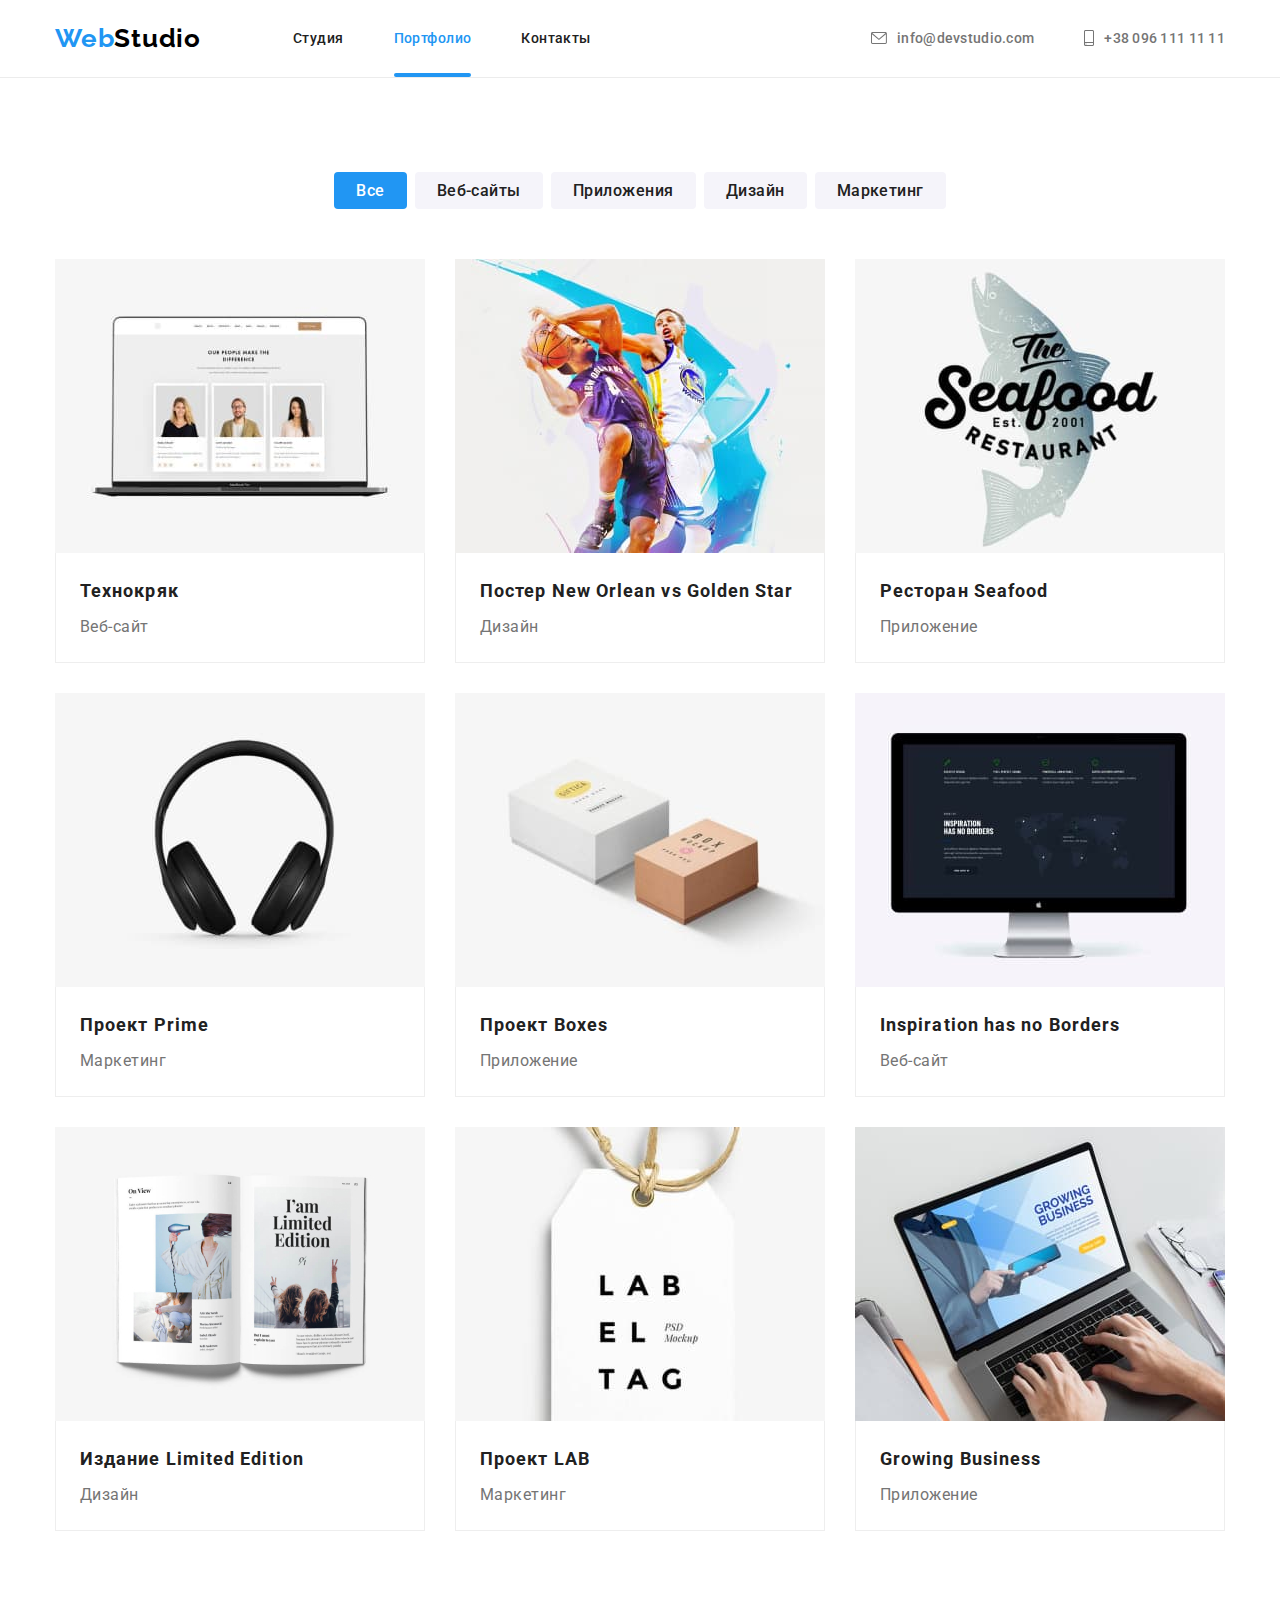
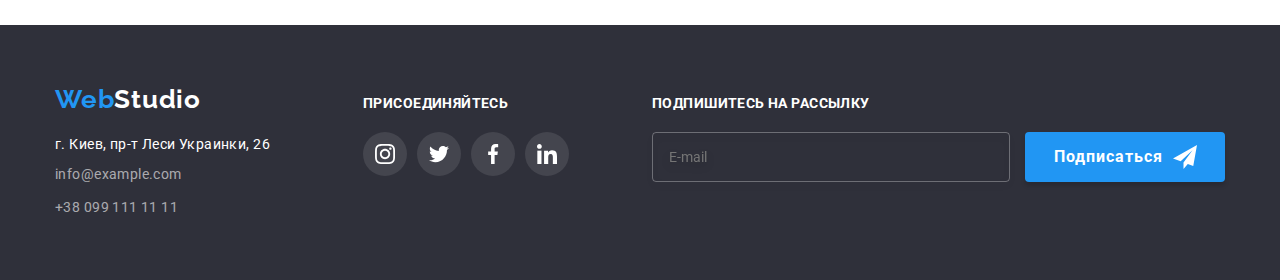
==== portfolio.html @ f9eb5634 "add7" ====
<!DOCTYPE html>
<html lang="en">
<head>
    <meta charset="UTF-8">
    <meta http-equiv="X-UA-Compatible" content="IE=edge">
    <meta name="viewport" content="width=device-width, initial-scale=1.0">
    <title>Document</title>
    <link rel="preconnect" href="https://fonts.googleapis.com">
    <link rel="preconnect" href="https://fonts.gstatic.com" crossorigin>
    <link
        href="https://fonts.googleapis.com/css2?family=Montserrat:wght@400;500;700&family=Raleway:wght@400;500;700&family=Roboto:wght@400;500;700;900&display=swap"
        rel="stylesheet">
        <link rel="stylesheet" href="https://cdnjs.cloudflare.com/ajax/libs/modern-normalize/0.6.0/modern-normalize.min.css">
        <link rel="stylesheet" href="./css/main.min.css">
    
</head>
<body>


    
    <!--Header portfolio-->
    <header class="header__page ">
        <div class=" header-container container">
            <a class="logo  link" href="index.html"> <span class="logo__accent">Web</span>Studio</a>
            <nav>
                <ul class="header__list list">
                    <li class="header__item"> <a class="header__link link" href="./index.html">Студия</a></li>
                    <li class="header__item"> <a class="header__link  link header__link--active current" href="">Портфолио</a></li>
                    <li class="header__item"> <a class="header__link link" href="">Контакты</a></li>
                </ul>
            </nav>
            
            <ul class="info-list list">
                <li class="info-list__link-email"> <a class="info-list__email link" href="mailto:info@devstudio.com">
                        <svg class="info-list__email-icon" widht="16" height="12">
                            <use href="./images/sprite2.svg#hover"></use>
                        </svg> info@devstudio.com</a></li>
                <li class="info-list__link-contact"> <a class=" info-list__contact-number link" href="tel:+380961111111">
                        <svg class="info-list__phone-icon" widht="10" height="16">
                            <use href="./images/sprite2.svg#smartphone"></use>
                        </svg>+38 096 111 11 11</a></li>
            </ul>
        </div>
    </header>


    <!--Main portfolio-->
    <main>            
        <section class="section  portfolio ">
            <div class="  container">
                <ul class="list portfolio__list-nav">
                    <li class="portfolio__navigation"><button class="portfolio__btn portfolio__btn--accent" type="button">Все</button></li>
                    <li class="portfolio__navigation"><button class="portfolio__btn" type="button">Веб-сайты</button></li>
                    <li class="portfolio__navigation"><button class="portfolio__btn" type="button">Приложения</button></li>
                    <li class="portfolio__navigation"><button class="portfolio__btn" type="button">Дизайн</button></li>
                    <li class="portfolio__navigation"><button class="portfolio__btn" type="button">Маркетинг</button></li>
                </ul>           
            <!--Galery section-->
          <div class=" ">
                <ul class="list portfolio__galery ">
                    <li class="portfolio__galery-info">
                         <a class="portfolio__link-galery link" href="">                                
                        <div class="portfolio__card-overlay">
                            <img class="portfolio__img" src="./images/imgpotf1.jpg" alt="">
                            <div class="portfolio__overlay">
                                <p class="portfolio__description">Ресурс предлагает комплексные предложения с разным уровнем функционала и сервисов. 
                                    Все это позволит посетителю получить исчерпывающие сведения о компании или частном лице.
                                 </p> 
                        </div>
                        </div>                       
                        <div class="portfolio__galery-title">
                            <h3 class="portfolio__name-link">Технокряк</h3>
                            <p  class="portfolio__text" >Веб-сайт</p>
                        </div>
                        </a>                      
                    </li>
                    <li class="portfolio__galery-info"> 
                        <a class="portfolio__link-galery link" href="">
                        <div class="portfolio__card-overlay">                          
                                <img class="portfolio__img" src="./images/imgpotf2.jpg" alt="">
                                <div class="portfolio__overlay">
                                    <p class="portfolio__description">Ресурс предлагает комплексные предложения с разным уровнем функционала и сервисов. 
                                        Все это позволит посетителю получить исчерпывающие сведения о компании или частном лице.
                                     </p> 
                                </div>
                        </div>                                                 
                        <div class="portfolio__galery-title">
                           <h3 class="portfolio__name-link">Постер New Orlean vs Golden Star</h3> 
                           <p class="portfolio__text" >Дизайн</p>
                       </div>   
                    </a>                    
                    </li>
                    <li class="portfolio__galery-info"> 
                        <a class="portfolio__link-galery link" href="">
                        <div class="portfolio__card-overlay">                           
                                <img class="portfolio__img" src="./images/imgpotf3.jpg" alt="">
                                <div class="portfolio__overlay">
                                    <p class="portfolio__description">Ресурс предлагает комплексные предложения с разным уровнем функционала и сервисов. 
                                        Все это позволит посетителю получить исчерпывающие сведения о компании или частном лице.
                                     </p> 
                                </div>
                        </div>                                                    
                         <div class="portfolio__galery-title">
                            <h3 class="portfolio__name-link">Ресторан Seafood</h3> 
                            <p class="portfolio__text" >Приложение</p>
                        </div>
                        </a>                      
                    </li>
                    <li class="portfolio__galery-info">
                        <a class="portfolio__link-galery link" href="">
                        <div class="portfolio__card-overlay">                            
                                <img class="portfolio__img" src="./images/imgpotf4.jpg" alt="">
                                <div class="portfolio__overlay">
                                    <p class="portfolio__description">Ресурс предлагает комплексные предложения с разным уровнем функционала и сервисов. 
                                        Все это позволит посетителю получить исчерпывающие сведения о компании или частном лице.
                                     </p> 
                                </div>
                        </div>                             
                         <div class="portfolio__galery-title">
                            <h3 class="portfolio__name-link">Проект Prime</h3> 
                            <p class="portfolio__text" >Маркетинг</p>
                        </div>
                    </a>
                    </li>                                           
                    <li class="portfolio__galery-info"> 
                        <a class="portfolio__link-galery link" href="">
                        <div class="portfolio__card-overlay">
                               <img class="portfolio__img" src="./images/imgpotf5.jpg" alt="">
                                <div class="portfolio__overlay">
                                    <p class="portfolio__description">Ресурс предлагает комплексные предложения с разным уровнем функционала и сервисов. 
                                        Все это позволит посетителю получить исчерпывающие сведения о компании или частном лице.
                                     </p> 
                                </div>
                        </div>                                                   
                         <div class="portfolio__galery-title">
                            <h3 class="portfolio__name-link">Проект Boxes</h3> 
                            <p class="portfolio__text" >Приложение</p>
                        </div>
                        </a>                       
                    </li>
                    <li class="portfolio__galery-info"> 
                        <a class="portfolio__link-galery link" href="">
                        <div class="portfolio__card-overlay">                           
                                <img class="portfolio__img" src="./images/imgpotf6.jpg" alt="">
                                <div class="portfolio__overlay">
                                    <p class="portfolio__description">Ресурс предлагает комплексные предложения с разным уровнем функционала и сервисов. 
                                        Все это позволит посетителю получить исчерпывающие сведения о компании или частном лице.
                                     </p> 
                                </div>
                        </div>                            
                         <div class="portfolio__galery-title">
                            <h3 class="portfolio__name-link">Inspiration has no Borders</h3> 
                            <p class="portfolio__text" >Веб-сайт</p>
                        </div>
                        </a>                       
                    </li>                   
                    <li class="portfolio__galery-info"> 
                        <a class="portfolio__link-galery link" href="">
                        <div class="portfolio__card-overlay">                           
                                <img class="portfolio__img" src="./images/imgport7.jpg" alt="">
                                <div class="portfolio__overlay">
                                    <p class="portfolio__description">Ресурс предлагает комплексные предложения с разным уровнем функционала и сервисов. 
                                        Все это позволит посетителю получить исчерпывающие сведения о компании или частном лице.
                                     </p> 
                                </div>
                        </div>                                                   
                         <div class="portfolio__galery-title">
                            <h3 class="portfolio__name-link">Издание Limited Edition</h3> 
                            <p class="portfolio__text" >Дизайн</p>
                        </div>
                        </a>                        
                    </li>
                    <li class="portfolio__galery-info"> 
                        <a class="portfolio__link-galery link" href="">
                        <div class="portfolio__card-overlay">                           
                                <img class="portfolio__img" src="./images/imgpotf8.jpg" alt="">
                                <div class="portfolio__overlay">
                                    <p class="portfolio__description">Ресурс предлагает комплексные предложения с разным уровнем функционала и сервисов. 
                                        Все это позволит посетителю получить исчерпывающие сведения о компании или частном лице.
                                     </p> 
                                </div>
                        </div>                                                                     
                         <div class="portfolio__galery-title">
                            <h3 class="portfolio__name-link">Проект LAB</h3> 
                            <p class="portfolio__text" >Маркетинг</p>
                        </div>
                        </a>                        
                    </li>
                    <li class="portfolio__galery-info"> 
                        <a class="portfolio__link-galery link" href="">
                        <div class="portfolio__card-overlay">                           
                                <img class="portfolio__img" src="./images/imgpotf9.jpg" alt="">
                                <div class="portfolio__overlay">
                                    <p class="portfolio__description">Ресурс предлагает комплексные предложения с разным уровнем функционала и сервисов. 
                                        Все это позволит посетителю получить исчерпывающие сведения о компании или частном лице.
                                     </p> 
                                </div>
                        </div>                                                   
                            <div class="portfolio__galery-title">
                               <h3 class="portfolio__name-link">Growing Business</h3>
                               <p class="portfolio__text" >Приложение</p>
                           </div>
                        </a>                      
                    </li>
                </ul>
                </div>
            </div>
        </section>

    </main>
        <!--Footer portfolio section-->
            <footer class="  footer footer-site ">
                <div class="footer-section container">
                    <div>
                        <a class="logo footer-site__logo link" href="index.html"><span class="logo__accent">Web</span>Studio</a>
                        <address class="">
                        <ul class="information list  ">                    
                            <li class=" adress footer-container " > г. Киев, пр-т Леси Украинки, 26</li>
                    <li class="information__email"><a class="link information__email-link" href="mailto:info@devstudio.com">info@example.com</a></li>
                   <li class="information__contact"> <a class="information__contact-link link" href="tel:+380961111111">+38 099 111 11 11</a></li>            
                        </ul>
                        </address>
                    </div>
                    <div class="  icon-footer">
                        <p class="icon-footer__title">присоединяйтесь</p>
                        <ul class=" list list-footer ">
                            <li class="icon-footer__item"><a class="icon-footer__link" href="">
                                    <svg class="icon-footer__icon" widht="20" height="20">
                                        <use href="./images/sprite.svg#instagram"></use>
                                    </svg>
                                </a></li>
                            <li class="icon-footer__item"><a class="icon-footer__link" href="">
                                    <svg class="icon-footer__icon" widht="20" height="20">
                                        <use href="./images/sprite.svg#twitter"></use>
                                    </svg>
                                </a></li>
                            <li class="icon-footer__item"><a class="icon-footer__link" href="">
                                    <svg class="icon-footer__icon" widht="20" height="20">
                                        <use href="./images/sprite.svg#facebook"></use>
                                    </svg>
                                </a></li>
                            <li class="icon-footer__item"><a class="icon-footer__link" href="">
                                    <svg class="icon-footer__icon" widht="20" height="20">
                                        <use href="./images/sprite.svg#linkedin"></use>
                                    </svg>
                                </a></li>
                        </ul>
                    </div>
                    <div class="footer-send">
                        <p class="icon-footer__title">ПОДПИШИТЕСЬ НА РАССЫЛКУ</p>
                        <form class="footer-send__form">
                            <label>
                                <input class="footer-send__input" type="email" name="email" placeholder="E-mail" required>
                            </label>
                            <button class="footer-send__btn" type="submit">Подписаться<svg class="svg-send" width="24" height="24">
                                    <use href="./images/sprite.svg#telegram"></use>
                                </svg></button>
                        </form>
                    </div>
                </div>             
            </footer>
</body>

</html>
---- css/main.min.css ----
:root{--logo-color:#000000;--main-font: "Roboto";--secondary-font: "Raleway";--accent-color: #2196F3;--main-txt-dark: #FFFFFF;--main-txt-light: #212121;--p-color: #757575;--fill-color: #AFB1B8;--footer-color:#2F303A;--animation: 250ms cubic-bezier(0.4, 0, 0.2, 1)}body{font-family:Roboto,sans-serif;font-size:14px;letter-spacing:.03em;background-color:#fff;color:#212121}body.no-scroll{overflow:hidden}h1,h2,h3,h4,p{margin-top:0;margin-bottom:0}ul{margin-top:0;margin-bottom:0;padding-left:0}img{display:block;max-width:100%;height:auto}.list{list-style:none;margin-top:0;padding-left:0}.link{text-decoration:none}.container{width:1200px;padding-left:15px;padding-right:15px;margin-left:auto;margin-right:auto}.section{padding-top:94px;padding-bottom:94px}.hero__btn{margin-left:auto;margin-right:auto;margin-top:30px;padding:10px 32px;min-width:200px;-webkit-box-shadow:0px 4px 4px rgba(0,0,0,.15);box-shadow:0px 4px 4px rgba(0,0,0,.15);border:none;border-radius:4px;font-family:Roboto,sans-serif;font-weight:700;font-size:16px;line-height:1.88;text-align:center;letter-spacing:.06em;cursor:pointer;background-color:var(--accent-color);color:var(--main-txt-dark)}.modal__button{display:block;margin-left:auto;margin-right:auto;padding:10px 32px;min-width:200px;-webkit-box-shadow:rgba(0,0,0,.15) 0px 4px 4px;box-shadow:rgba(0,0,0,.15) 0px 4px 4px;border:none;border-radius:4px;font-weight:700;font-size:16px;line-height:1.88;text-align:center;letter-spacing:.06em;cursor:pointer;background-color:var(--accent-color);color:var(--main-txt-dark);-webkit-transition:-webkit-box-shadow var(--animation);transition:-webkit-box-shadow var(--animation);transition:box-shadow var(--animation);transition:box-shadow var(--animation), -webkit-box-shadow var(--animation)}.modal__button:hover,.modal__button:focus{-webkit-box-shadow:0px 4px 4px rgba(0,0,0,.25);box-shadow:0px 4px 4px rgba(0,0,0,.25)}.modal__close-btn{position:absolute;top:8px;right:8px;display:-webkit-box;display:-ms-flexbox;display:flex;-webkit-box-align:center;-ms-flex-align:center;align-items:center;-webkit-box-pack:center;-ms-flex-pack:center;justify-content:center;width:30px;height:30px;border:1px solid rgba(0,0,0,.1);border-radius:50%;background-color:var(--main-txt-dark);cursor:pointer;-webkit-transition:fill var(--animation);transition:fill var(--animation)}.modal__close-btn:hover,.modal__close-btn:focus{fill:var(--accent-color)}.portfolio__btn{padding:6px 22px;border-radius:4px;border:none;font-family:Roboto;font-weight:500;font-size:16px;line-height:1.6;letter-spacing:.03em;cursor:pointer;color:var(--main-txt-light);-webkit-transition:color var(--animation),background-color var(--animation),-webkit-box-shadow var(--animation);transition:color var(--animation),background-color var(--animation),-webkit-box-shadow var(--animation);transition:color var(--animation),background-color var(--animation),box-shadow var(--animation);transition:color var(--animation),background-color var(--animation),box-shadow var(--animation),-webkit-box-shadow var(--animation);background-color:#f5f4fa}.portfolio__btn--accent{background-color:var(--accent-color);color:var(--main-txt-dark)}.portfolio__btn:hover,.portfolio__btn:focus{-webkit-box-shadow:0px 4px 4px rgba(0,0,0,.25);box-shadow:0px 4px 4px rgba(0,0,0,.25);background-color:var(--accent-color);color:var(--main-txt-dark)}.footer-send__btn{display:-webkit-inline-box;display:-ms-inline-flexbox;display:inline-flex;-webkit-box-align:center;-ms-flex-align:center;align-items:center;letter-spacing:.06em;margin-left:12px;padding-top:10px;padding-right:28px;padding-bottom:10px;padding-left:29px;font-family:inherit;font-weight:700;font-size:16px;line-height:1.88;color:var(--main-txt-dark);background-color:var(--accent-color);cursor:pointer;-webkit-box-shadow:0px 4px 4px rgba(0,0,0,.15);box-shadow:0px 4px 4px rgba(0,0,0,.15);border-radius:4px;border:none}.list__title{margin-bottom:10px;font-family:Roboto,sans-serif;font-style:normal;font-weight:bold;font-size:14px;line-height:1.1;letter-spacing:.03em;text-transform:uppercase;color:var(--main-txt-light)}.team__title{margin-bottom:50px;font-weight:700;font-size:36px;line-height:1.1;text-align:center;letter-spacing:.03em;color:var(--main-txt-light)}.clients__title{margin-bottom:50px;font-weight:700;font-size:36px;line-height:1.1;text-align:center;letter-spacing:.03em;color:var(--main-txt-light)}.icon-footer__title{-webkit-box-align:baseline;-ms-flex-align:baseline;align-items:baseline;text-transform:uppercase;font-weight:700;line-height:1.14;margin-bottom:20px;color:var(--main-txt-dark)}.portfolio__galery-title{border:1px solid #eee;border-top:none;padding-top:20px;padding-bottom:20px;padding-left:24px}.description__title{margin-bottom:50px;font-family:Roboto,sans-serif;font-style:normal;font-weight:bold;font-size:36px;line-height:1.1;text-align:center;letter-spacing:.03em;color:var(--main-txt-light)}.portfolio__overlay{position:absolute;top:0;left:0;-webkit-transform:translateY(100%);transform:translateY(100%);width:370px;height:294px;padding-top:63px;padding-bottom:63px;background-color:rgba(33,150,243,.9);padding-left:24px;padding-right:24px;-webkit-transition:-webkit-transform var(--animation);transition:-webkit-transform var(--animation);transition:transform var(--animation);transition:transform var(--animation), -webkit-transform var(--animation)}.portfolio__link-galery:hover .portfolio__overlay,.portfolio__link-galery:focus .portfolio__overlay{-webkit-transform:translateY(0%);transform:translateY(0%)}.header__page{padding-top:24px;padding-bottom:24px;border-bottom:1px solid #ececec}.header-container{-webkit-box-pack:justify;-ms-flex-pack:justify;justify-content:space-between;display:-webkit-box;display:-ms-flexbox;display:flex;-webkit-box-align:center;-ms-flex-align:center;align-items:center}.logo{margin-right:92px;display:block;font-family:Raleway;font-style:normal;font-weight:bold;font-size:26px;line-height:1.1;letter-spacing:.03em;color:var(--logo-color)}.header__list{display:-webkit-box;display:-ms-flexbox;display:flex;-webkit-box-align:center;-ms-flex-align:center;align-items:center}.header__item:not(:last-child){margin-right:50px}.header__link{font-family:Roboto,sans-serif;font-style:normal;font-weight:500;font-size:14px;line-height:1.1;color:var(--main-txt-light);-webkit-transition:color var(--animation);transition:color var(--animation)}.header__link--active{color:var(--accent-color)}.header__link:hover,.header__link:focus{color:var(--accent-color)}.current{position:relative}.current::after{content:"";position:absolute;bottom:0;left:0;-webkit-transform:translateY(31px);transform:translateY(31px);width:100%;height:4px;background-color:var(--accent-color);border-radius:2px}.info-list{display:-webkit-box;display:-ms-flexbox;display:flex;margin-left:auto;-webkit-box-align:center;-ms-flex-align:center;align-items:center}.info-list__email-icon{margin-right:10px;width:16px;height:12px;fill:currentColor}.info-list__phone-icon{margin-right:10px;width:10px;height:16px;fill:currentColor}.info-list__email,.info-list__contact-number{font-family:Roboto,sans-serif;font-style:normal;font-weight:500;font-size:14px;line-height:1.1;letter-spacing:.02em;color:var(--p-color);-webkit-transition:color var(--animation);transition:color var(--animation)}.info-list__email:hover,.info-list__email:focus{color:var(--accent-color)}.info-list__contact-number:hover,.info-list__contact-number:focus{color:var(--accent-color)}.info-list__link-contact{margin-left:50px}.hero{background-image:-webkit-gradient(linear, left bottom, left top, from(rgba(47, 48, 58, 0.4)), to(rgba(47, 48, 58, 0.4))),url(../images/hero/Img\ \(1\).jpg);background-image:linear-gradient(to top, rgba(47, 48, 58, 0.4), rgba(47, 48, 58, 0.4)),url(../images/hero/Img\ \(1\).jpg);background-size:cover;background-repeat:no-repeat;background-position:center;max-width:1600px;height:600px;margin:0 auto;text-align:center;padding-top:200px;padding-bottom:200px;background-color:#c4c4c4}.hero__slogan{font-family:Roboto,sans-serif;font-style:normal;font-weight:900;font-size:44px;letter-spacing:.06em;line-height:1.36;text-align:center;color:var(--main-txt-dark)}.list__title-site::before{display:block;content:"";height:120px;background-color:#f5f4fa;background-repeat:no-repeat;background-position:center;margin-bottom:30px}.list__title-antenna::before{background-image:url(../images/antenna\ 1.png)}.list__title-clock::before{background-image:url(../images/clock\ 1.png)}.list__title-diagram::before{background-image:url(../images/diagram\ 1.png)}.list__title-astronaut::before{background-image:url(../images/astronaut\ 1.png)}.list__text{font-family:Roboto;font-style:normal;font-weight:normal;font-size:14px;line-height:1.7;letter-spacing:.03em;color:var(--p-color)}.list__title-site{width:270px}.list__title-site:not(:last-child){margin-right:30px}.feature-section__list{display:-webkit-box;display:-ms-flexbox;display:flex;-webkit-box-align:center;-ms-flex-align:center;align-items:center}.description{padding-bottom:94px}.list__image{width:370px;position:relative}.list__image:not(:last-child){margin-right:30px}.list__description-text{text-transform:uppercase;color:var(--main-txt-dark);background-color:rgba(47,48,58,.8);position:absolute;font-weight:700;line-height:1.6;width:100%;height:70px;bottom:0;display:-webkit-box;display:-ms-flexbox;display:flex;-webkit-box-pack:center;-ms-flex-pack:center;justify-content:center;-webkit-box-align:center;-ms-flex-align:center;align-items:center}.description__list{display:-webkit-box;display:-ms-flexbox;display:flex;-webkit-box-align:center;-ms-flex-align:center;align-items:center}.team{background:#f5f4fa}.team__list{background:var(--main-txt-dark);-webkit-box-shadow:0px 1px 3px rgba(0,0,0,.12),0px 1px 1px rgba(0,0,0,.14),0px 2px 1px rgba(0,0,0,.2);box-shadow:0px 1px 3px rgba(0,0,0,.12),0px 1px 1px rgba(0,0,0,.14),0px 2px 1px rgba(0,0,0,.2);border-radius:0px 0px 4px 4px;width:270px}.team__list:not(:last-child){margin-right:30px}.team__names{display:-webkit-box;display:-ms-flexbox;display:flex}.team__container{padding-top:30px;padding-bottom:30px}.team__name{margin-bottom:10px;font-family:Roboto;font-style:normal;font-weight:500;font-size:16px;line-height:1.1;text-align:center;letter-spacing:.03em;color:var(--main-txt-light)}.team__job{font-size:16px;line-height:1.1;text-align:center;color:var(--p-color)}.team__social-list{-webkit-box-pack:center;-ms-flex-pack:center;justify-content:center;margin-top:16px;display:-webkit-box;display:-ms-flexbox;display:flex;-webkit-box-align:center;-ms-flex-align:center;align-items:center}.team__social-link{display:-webkit-box;display:-ms-flexbox;display:flex;-webkit-box-align:center;-ms-flex-align:center;align-items:center;-webkit-box-pack:center;-ms-flex-pack:center;justify-content:center;width:44px;height:44px;background-color:var(--main-txt-dark);border-radius:50%;color:var(--fill-color);-webkit-transition:color var(--animation),background-color var(--animation);transition:color var(--animation),background-color var(--animation)}.team__social-link:hover,.team__social-link:focus{background-color:var(--accent-color);color:var(--main-txt-dark)}.team__social-item:not(:last-child){margin-right:10px}.team__social-icon{width:20px;height:20px;fill:currentColor}.link{display:-webkit-box;display:-ms-flexbox;display:flex;-webkit-box-align:center;-ms-flex-align:center;align-items:center}.clients__list{display:-webkit-box;display:-ms-flexbox;display:flex}.clients__link-section:not(:last-child){margin-right:30px}.clients__link-style{border:1px solid var(--fill-color);display:-webkit-box;display:-ms-flexbox;display:flex;-webkit-box-align:center;-ms-flex-align:center;align-items:center;-webkit-box-pack:center;-ms-flex-pack:center;justify-content:center;border-radius:4px;width:170px;height:92px;color:var(--fill-color);-webkit-transition:color var(--animation),border-color var(--animation);transition:color var(--animation),border-color var(--animation)}.clients__link-style:hover,.clients__link-style:focus{color:var(--accent-color);border-color:var(--accent-color)}.clients__link{fill:currentColor;width:106px;height:60px}.portfolio__list-nav{margin-bottom:50px;display:-webkit-box;display:-ms-flexbox;display:flex;-webkit-box-align:center;-ms-flex-align:center;align-items:center}.list{-webkit-box-pack:center;-ms-flex-pack:center;justify-content:center}.portfolio__navigation:not(:last-child){margin-right:8px}.portfolio__galery{display:-webkit-box;display:-ms-flexbox;display:flex;-ms-flex-wrap:wrap;flex-wrap:wrap;-webkit-column-gap:30px;-moz-column-gap:30px;column-gap:30px;margin-bottom:-30px;-webkit-box-align:center;-ms-flex-align:center;align-items:center}.portfolio__galery-info{-webkit-box-pack:justify;-ms-flex-pack:justify;justify-content:space-between}.portfolio__link-galery{display:block;-webkit-transition:-webkit-box-shadow var(--animation);transition:-webkit-box-shadow var(--animation);transition:box-shadow var(--animation);transition:box-shadow var(--animation), -webkit-box-shadow var(--animation)}.portfolio__link-galery{margin-bottom:30px;-webkit-box-pack:center;-ms-flex-pack:center;justify-content:center}.portfolio__link-galery:hover,.portfolio__link-galery:focus{-webkit-box-shadow:1px 4px 6px 0px rgba(0,0,0,.16),0px 4px 4px 0px rgba(0,0,0,.06),0px 1px 1px 0px rgba(0,0,0,.12);box-shadow:1px 4px 6px 0px rgba(0,0,0,.16),0px 4px 4px 0px rgba(0,0,0,.06),0px 1px 1px 0px rgba(0,0,0,.12)}.portfolio__card-overlay{position:relative;overflow:hidden}.portfolio__img{max-width:100%;height:auto}.portfolio__description{width:332px;height:168px;font-weight:400;font-size:18px;line-height:28px;color:var(--main-txt-dark)}.portfolio__name-link{margin-bottom:4px;font-family:Roboto;font-style:normal;font-weight:bold;font-size:18px;line-height:2;letter-spacing:.06em;color:var(--main-txt-light)}.portfolio__text{margin-top:0px;margin-bottom:0px;font-family:Roboto;font-style:normal;font-weight:normal;font-size:16px;line-height:1.8;letter-spacing:.03em;color:var(--p-color)}.backdrop{position:fixed;top:0;left:0;width:100%;height:100%;opacity:1;visibility:visible;pointer-events:initial;z-index:1000;-webkit-transition:opacity var(--animation),visibility var(--animation);transition:opacity var(--animation),visibility var(--animation);background-color:rgba(0,0,0,.2)}.backdrop.is-hidden{opacity:0;visibility:hidden;pointer-events:none}.modal{position:absolute;top:50%;left:50%;padding:40px;-webkit-transform:translate(-50%, -50%);transform:translate(-50%, -50%);width:528px;height:581px;background-color:var(--main-txt-dark);border-radius:4px;-webkit-box-shadow:0px 4px 4px 0px rgba(0,0,0,.25);box-shadow:0px 4px 4px 0px rgba(0,0,0,.25)}.modal-form__text{display:block;margin-bottom:12px;font-size:20px;line-height:23px}.modal-form__contact-container{margin-bottom:10px;position:relative}.modal-form__contact{font-size:12px;line-height:1.17;letter-spacing:.01em;color:var(--p-color)}.modal-form__input{margin-top:4px;width:100%;height:40px;padding-top:4px;padding-right:6px;padding-bottom:4px;padding-left:42px;border-radius:4px;outline:none;cursor:pointer;border:1px solid rgba(33,33,33,.2);-webkit-transition:color var(--animation),border-color var(--animation);transition:color var(--animation),border-color var(--animation)}.modal-form__input:hover,.modal-form__input:focus{border-color:var(--accent-color)}.modal-form__input:hover+.modal-form__icon{fill:var(--accent-color)}.modal-form__icon{position:absolute;left:12px;cursor:pointer;bottom:11px;color:var(--main-txt-light);-webkit-transition:fill var(--animation);transition:fill var(--animation)}.modal-form__icon:hover{color:var(--accent-color)}.modal__comm{display:block;line-height:23px}.modal__comment-text{font-weight:400;font-size:12px;line-height:14px;letter-spacing:.01em;color:var(--p-color)}.modal__comment{width:100%;height:120px;padding:12px 16px;font-weight:400;font-size:12px;line-height:16px;letter-spacing:.01em;resize:none;outline:none;border-radius:4px;border:1px solid rgba(33,33,33,.2);-webkit-transition:border-color var(--animation);transition:border-color var(--animation)}.modal__comment:hover,.modal__comment:focus{border-color:var(--accent-color)}.modal__form-checkbox{display:-webkit-box;display:-ms-flexbox;display:flex;margin-bottom:30px;-webkit-box-align:center;-ms-flex-align:center;align-items:center;-webkit-box-pack:center;-ms-flex-pack:center;justify-content:center;gap:7px}.modal__visually-hidden{position:absolute;width:1px;height:1px;margin:-1px;border:0;padding:0;white-space:nowrap;-webkit-clip-path:inset(100%);clip-path:inset(100%);clip:rect(0 0 0 0);overflow:hidden}.modal__checkbox-custom{display:-webkit-inline-box;display:-ms-inline-flexbox;display:inline-flex;-webkit-box-align:center;-ms-flex-align:center;align-items:center;-webkit-box-pack:center;-ms-flex-pack:center;justify-content:center;width:16px;height:15px;outline-offset:-2px;border-radius:2px;border:1px solid var(--main-txt-light);border-color:var(--main-txt-light);-webkit-transition:outline-color var(--animation),background-color var(--animation);transition:outline-color var(--animation),background-color var(--animation)}.modal__checkbox-input:checked+.modal__checkbox-custom{background-color:var(--accent-color);outline:2px solid var(--accent-color)}.modal__checkbox-icon{fill:var(--main-txt-dark)}.modal__text-agreed{font-weight:400;font-size:14px;line-height:1.71px;letter-spacing:.03em;color:var(--p-color)}.modal__link{font-weight:400;font-size:14px;line-height:1.71;letter-spacing:.03em;-webkit-text-decoration-line:underline;text-decoration-line:underline;color:var(--accent-color)}.footer{background-color:var(--footer-color)}.information__email{margin-bottom:9px}.information__email-link{font-family:Roboto;font-size:14px;line-height:1.7;letter-spacing:.03em;color:rgba(255,255,255,.6);font-style:normal;-webkit-transition:color var(--animation);transition:color var(--animation)}.information__email-link:hover{color:var(--accent-color)}.information__contact-link{font-family:Roboto;font-size:14px;line-height:1.7;letter-spacing:.03em;color:rgba(255,255,255,.6);font-style:normal;-webkit-transition:color var(--animation);transition:color var(--animation)}.information__contact-link:hover,.information__contact-link:focus{color:var(--accent-color)}.footer-site__logo{margin-bottom:20px;color:var(--main-txt-dark)}.logo__accent{font-family:Raleway;font-style:normal;font-weight:bold;font-size:26px;line-height:1.1;letter-spacing:.03em;color:var(--accent-color)}.adress{margin-bottom:9px;height:21px;left:215px;top:1739px;font-family:Roboto;font-style:normal;font-weight:normal;font-size:14px;line-height:1.7;letter-spacing:.03em;color:var(--main-txt-dark);-webkit-transition:color var(--animation);transition:color var(--animation);cursor:pointer}.adress:hover,.adress:focus{color:var(--accent-color)}.icon-footer{margin-left:70px}.list-footer{display:-webkit-box;display:-ms-flexbox;display:flex;background-position:center}.footer-section{display:-webkit-box;display:-ms-flexbox;display:flex;-webkit-box-align:baseline;-ms-flex-align:baseline;align-items:baseline}.footer-container{-webkit-box-orient:vertical;-webkit-box-direction:normal;-ms-flex-direction:column;flex-direction:column;display:-webkit-box;display:-ms-flexbox;display:flex}.icon-footer__item:not(:last-child){margin-right:10px}.icon-footer__link{display:-webkit-box;display:-ms-flexbox;display:flex;-webkit-box-align:center;-ms-flex-align:center;align-items:center;-webkit-box-pack:center;-ms-flex-pack:center;justify-content:center;width:44px;height:44px;background-color:rgba(255,255,255,.1);border-radius:50%;-webkit-transition:background-color var(--animation);transition:background-color var(--animation)}.icon-footer__link:hover,.icon-footer__link:focus{background-color:var(--accent-color)}.icon-footer__icon{width:20px;height:20px;fill:var(--main-txt-dark);-webkit-transition:color var(--animation),background-color var(--animation);transition:color var(--animation),background-color var(--animation)}.icon-footer__link:hover .icon-footer__icon,.icon-footer__link:focus .icon-footer__icon{color:var(--main-txt-dark)}.footer-send{margin-left:auto}.footer-send__input{padding-left:16px;width:358px;height:50px;color:rgba(255,255,255,.6);border:1px solid rgba(255,255,255,.3);-webkit-filter:drop-shadow(0px 4px 4px rgba(0, 0, 0, 0.15));filter:drop-shadow(0px 4px 4px rgba(0, 0, 0, 0.15));border-radius:4px;background-color:rgba(0,0,0,0);outline:rgba(0,0,0,0);cursor:pointer;-webkit-transition:border-color var(--animation);transition:border-color var(--animation)}.footer-send__input:hover,.footer-send__input:focus{border-color:var(--accent-color)}.svg-send{margin-left:10px}.footer-site{padding-top:60px;padding-bottom:60px}/*# sourceMappingURL=main.min.css.map */
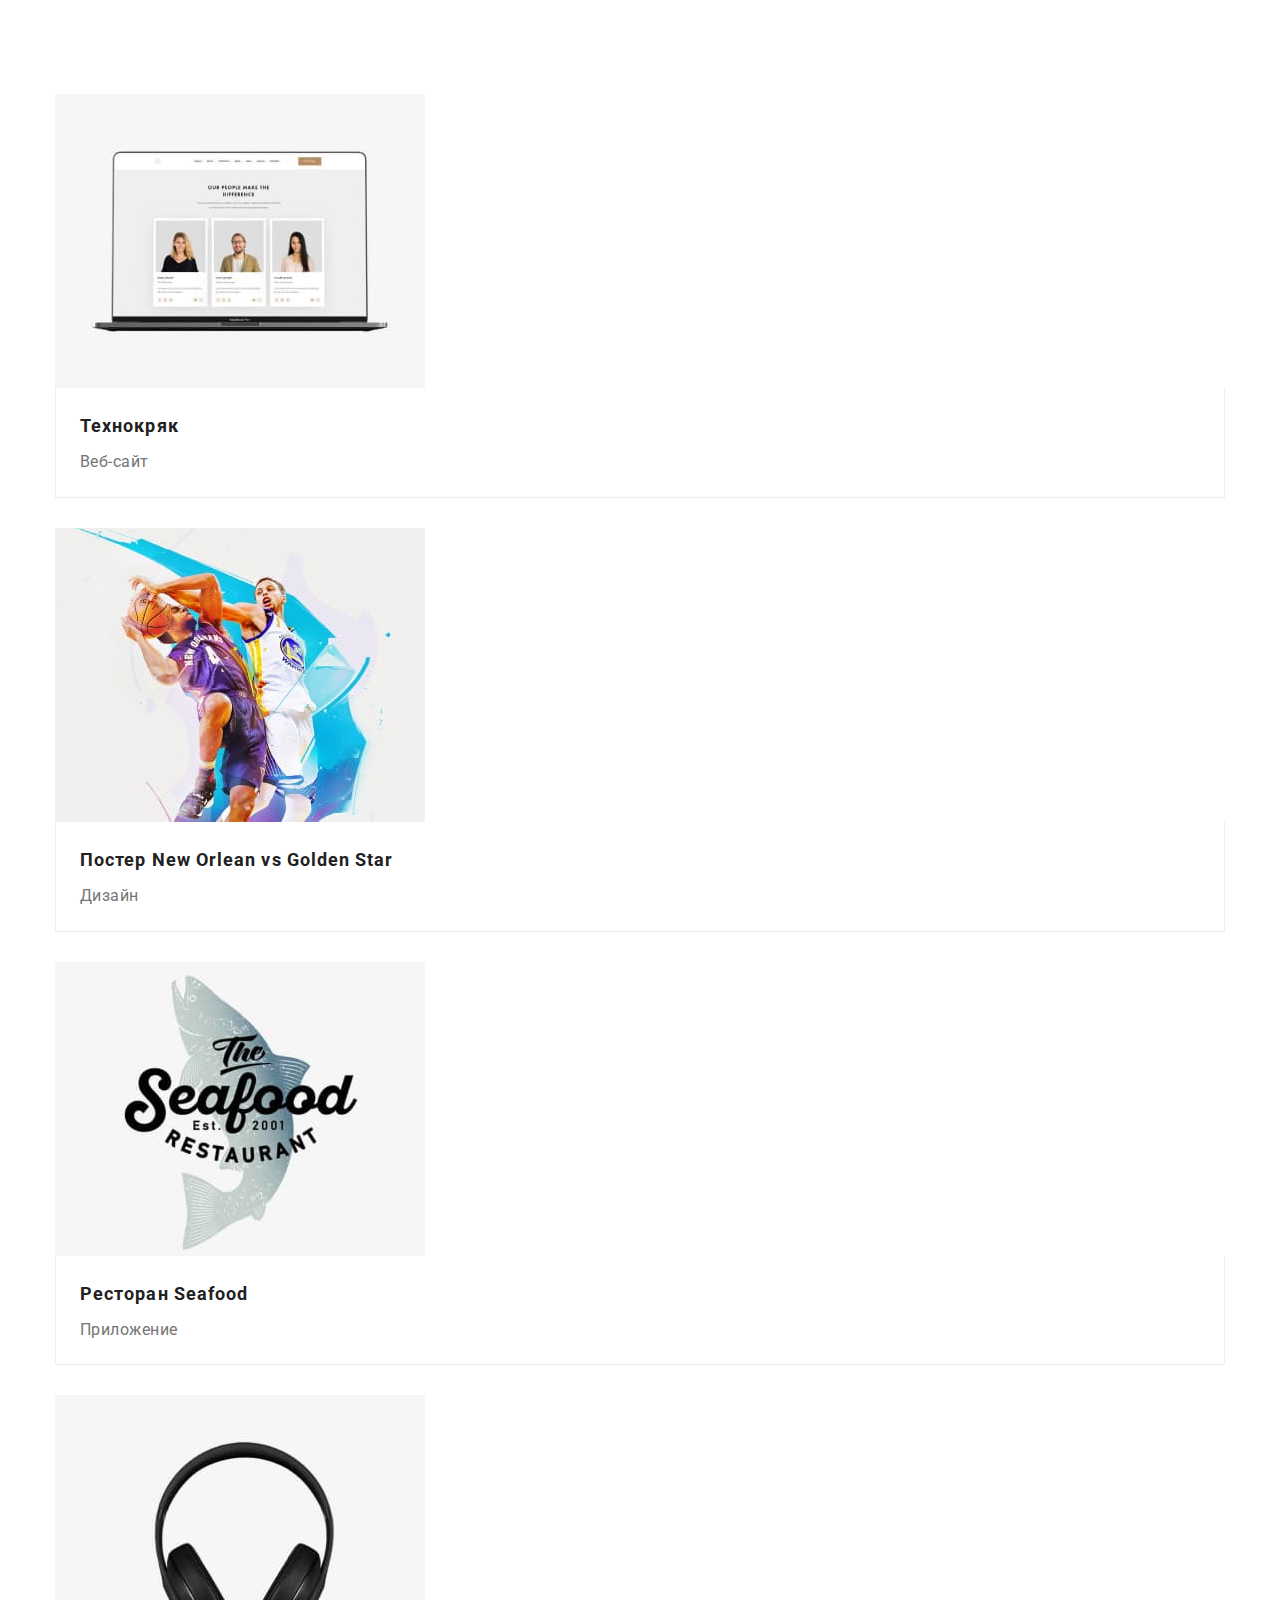
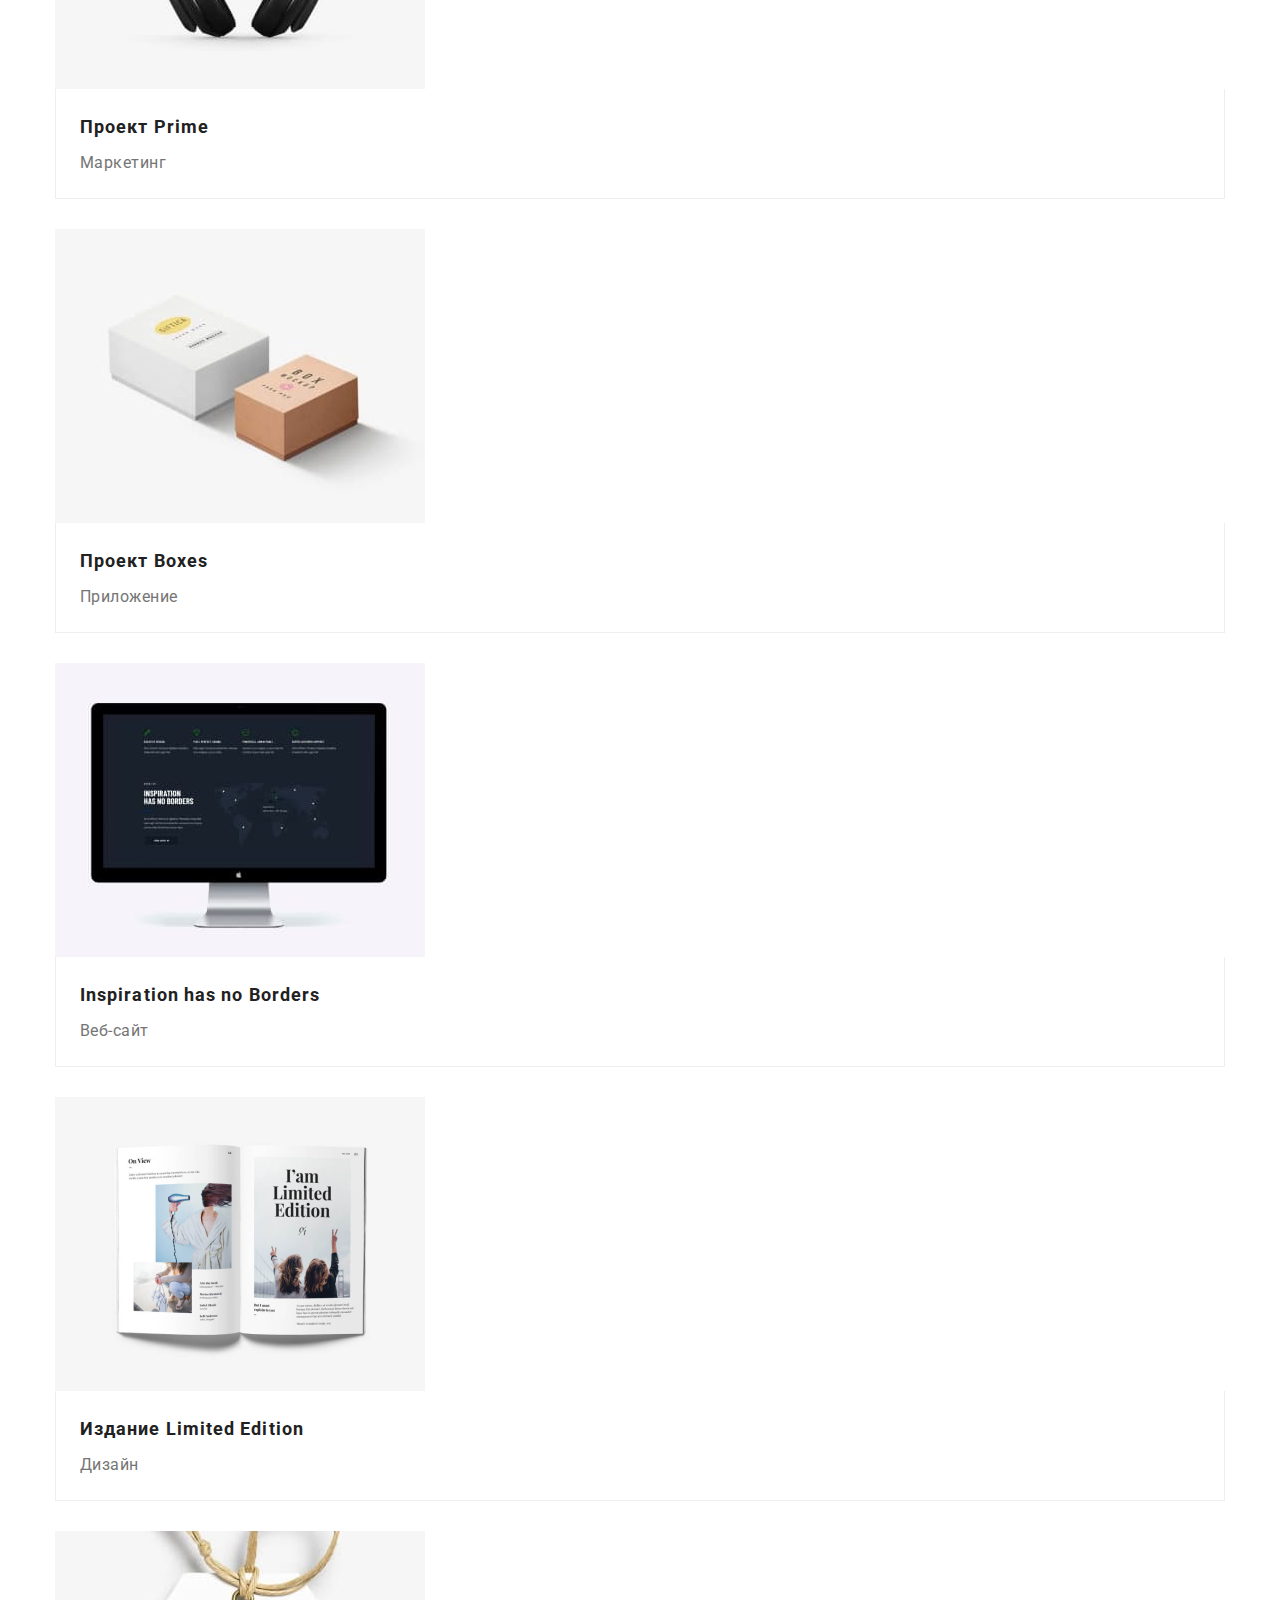
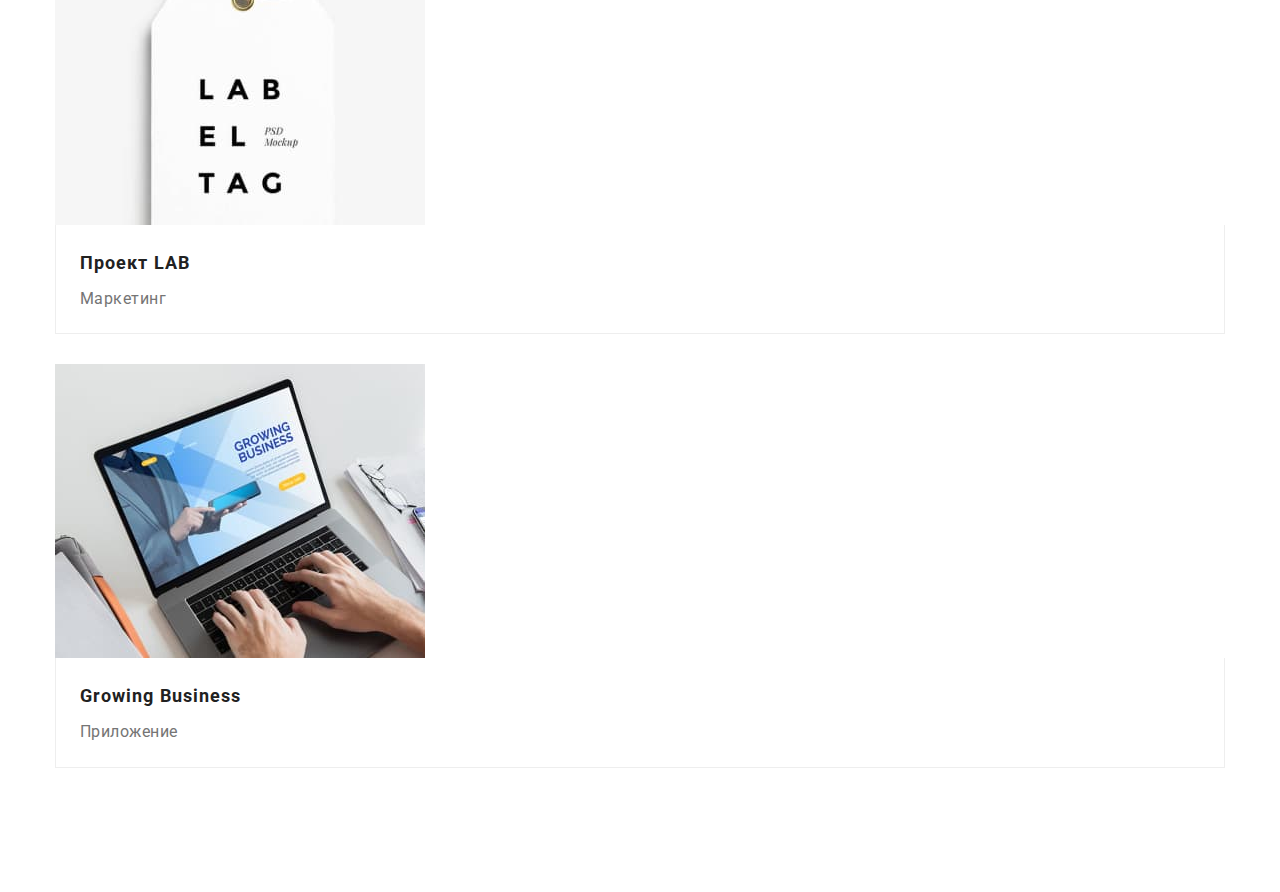
==== commit db9bd606: "add8" ====
--- a/portfolio.html
+++ b/portfolio.html
@@ -19,7 +19,7 @@
 
     
     <!--Header portfolio-->
-    <header class="header__page ">
+    <!-- <header class="header__page ">
         <div class=" header-container container">
             <a class="logo  link" href="index.html"> <span class="logo__accent">Web</span>Studio</a>
             <nav>
@@ -41,20 +41,20 @@
                         </svg>+38 096 111 11 11</a></li>
             </ul>
         </div>
-    </header>
+    </header> -->
 
 
     <!--Main portfolio-->
     <main>            
         <section class="section  portfolio ">
             <div class="  container">
-                <ul class="list portfolio__list-nav">
+                <!-- <ul class="list portfolio__list-nav">
                     <li class="portfolio__navigation"><button class="portfolio__btn portfolio__btn--accent" type="button">Все</button></li>
                     <li class="portfolio__navigation"><button class="portfolio__btn" type="button">Веб-сайты</button></li>
                     <li class="portfolio__navigation"><button class="portfolio__btn" type="button">Приложения</button></li>
                     <li class="portfolio__navigation"><button class="portfolio__btn" type="button">Дизайн</button></li>
                     <li class="portfolio__navigation"><button class="portfolio__btn" type="button">Маркетинг</button></li>
-                </ul>           
+                </ul>            -->
             <!--Galery section-->
           <div class=" ">
                 <ul class="list portfolio__galery ">
@@ -209,7 +209,7 @@
 
     </main>
         <!--Footer portfolio section-->
-            <footer class="  footer footer-site ">
+            <!-- <footer class="  footer footer-site ">
                 <div class="footer-section container">
                     <div>
                         <a class="logo footer-site__logo link" href="index.html"><span class="logo__accent">Web</span>Studio</a>
@@ -258,7 +258,7 @@
                         </form>
                     </div>
                 </div>             
-            </footer>
+            </footer> --> 
 </body>
 
 </html>--- a/css/main.min.css
+++ b/css/main.min.css
@@ -1 +1 @@
-:root{--logo-color:#000000;--main-font: "Roboto";--secondary-font: "Raleway";--accent-color: #2196F3;--main-txt-dark: #FFFFFF;--main-txt-light: #212121;--p-color: #757575;--fill-color: #AFB1B8;--footer-color:#2F303A;--animation: 250ms cubic-bezier(0.4, 0, 0.2, 1)}body{font-family:Roboto,sans-serif;font-size:14px;letter-spacing:.03em;background-color:#fff;color:#212121}body.no-scroll{overflow:hidden}h1,h2,h3,h4,p{margin-top:0;margin-bottom:0}ul{margin-top:0;margin-bottom:0;padding-left:0}img{display:block;max-width:100%;height:auto}.list{list-style:none;margin-top:0;padding-left:0}.link{text-decoration:none}.container{width:1200px;padding-left:15px;padding-right:15px;margin-left:auto;margin-right:auto}.section{padding-top:94px;padding-bottom:94px}.hero__btn{margin-left:auto;margin-right:auto;margin-top:30px;padding:10px 32px;min-width:200px;-webkit-box-shadow:0px 4px 4px rgba(0,0,0,.15);box-shadow:0px 4px 4px rgba(0,0,0,.15);border:none;border-radius:4px;font-family:Roboto,sans-serif;font-weight:700;font-size:16px;line-height:1.88;text-align:center;letter-spacing:.06em;cursor:pointer;background-color:var(--accent-color);color:var(--main-txt-dark)}.modal__button{display:block;margin-left:auto;margin-right:auto;padding:10px 32px;min-width:200px;-webkit-box-shadow:rgba(0,0,0,.15) 0px 4px 4px;box-shadow:rgba(0,0,0,.15) 0px 4px 4px;border:none;border-radius:4px;font-weight:700;font-size:16px;line-height:1.88;text-align:center;letter-spacing:.06em;cursor:pointer;background-color:var(--accent-color);color:var(--main-txt-dark);-webkit-transition:-webkit-box-shadow var(--animation);transition:-webkit-box-shadow var(--animation);transition:box-shadow var(--animation);transition:box-shadow var(--animation), -webkit-box-shadow var(--animation)}.modal__button:hover,.modal__button:focus{-webkit-box-shadow:0px 4px 4px rgba(0,0,0,.25);box-shadow:0px 4px 4px rgba(0,0,0,.25)}.modal__close-btn{position:absolute;top:8px;right:8px;display:-webkit-box;display:-ms-flexbox;display:flex;-webkit-box-align:center;-ms-flex-align:center;align-items:center;-webkit-box-pack:center;-ms-flex-pack:center;justify-content:center;width:30px;height:30px;border:1px solid rgba(0,0,0,.1);border-radius:50%;background-color:var(--main-txt-dark);cursor:pointer;-webkit-transition:fill var(--animation);transition:fill var(--animation)}.modal__close-btn:hover,.modal__close-btn:focus{fill:var(--accent-color)}.portfolio__btn{padding:6px 22px;border-radius:4px;border:none;font-family:Roboto;font-weight:500;font-size:16px;line-height:1.6;letter-spacing:.03em;cursor:pointer;color:var(--main-txt-light);-webkit-transition:color var(--animation),background-color var(--animation),-webkit-box-shadow var(--animation);transition:color var(--animation),background-color var(--animation),-webkit-box-shadow var(--animation);transition:color var(--animation),background-color var(--animation),box-shadow var(--animation);transition:color var(--animation),background-color var(--animation),box-shadow var(--animation),-webkit-box-shadow var(--animation);background-color:#f5f4fa}.portfolio__btn--accent{background-color:var(--accent-color);color:var(--main-txt-dark)}.portfolio__btn:hover,.portfolio__btn:focus{-webkit-box-shadow:0px 4px 4px rgba(0,0,0,.25);box-shadow:0px 4px 4px rgba(0,0,0,.25);background-color:var(--accent-color);color:var(--main-txt-dark)}.footer-send__btn{display:-webkit-inline-box;display:-ms-inline-flexbox;display:inline-flex;-webkit-box-align:center;-ms-flex-align:center;align-items:center;letter-spacing:.06em;margin-left:12px;padding-top:10px;padding-right:28px;padding-bottom:10px;padding-left:29px;font-family:inherit;font-weight:700;font-size:16px;line-height:1.88;color:var(--main-txt-dark);background-color:var(--accent-color);cursor:pointer;-webkit-box-shadow:0px 4px 4px rgba(0,0,0,.15);box-shadow:0px 4px 4px rgba(0,0,0,.15);border-radius:4px;border:none}.list__title{margin-bottom:10px;font-family:Roboto,sans-serif;font-style:normal;font-weight:bold;font-size:14px;line-height:1.1;letter-spacing:.03em;text-transform:uppercase;color:var(--main-txt-light)}.team__title{margin-bottom:50px;font-weight:700;font-size:36px;line-height:1.1;text-align:center;letter-spacing:.03em;color:var(--main-txt-light)}.clients__title{margin-bottom:50px;font-weight:700;font-size:36px;line-height:1.1;text-align:center;letter-spacing:.03em;color:var(--main-txt-light)}.icon-footer__title{-webkit-box-align:baseline;-ms-flex-align:baseline;align-items:baseline;text-transform:uppercase;font-weight:700;line-height:1.14;margin-bottom:20px;color:var(--main-txt-dark)}.portfolio__galery-title{border:1px solid #eee;border-top:none;padding-top:20px;padding-bottom:20px;padding-left:24px}.description__title{margin-bottom:50px;font-family:Roboto,sans-serif;font-style:normal;font-weight:bold;font-size:36px;line-height:1.1;text-align:center;letter-spacing:.03em;color:var(--main-txt-light)}.portfolio__overlay{position:absolute;top:0;left:0;-webkit-transform:translateY(100%);transform:translateY(100%);width:370px;height:294px;padding-top:63px;padding-bottom:63px;background-color:rgba(33,150,243,.9);padding-left:24px;padding-right:24px;-webkit-transition:-webkit-transform var(--animation);transition:-webkit-transform var(--animation);transition:transform var(--animation);transition:transform var(--animation), -webkit-transform var(--animation)}.portfolio__link-galery:hover .portfolio__overlay,.portfolio__link-galery:focus .portfolio__overlay{-webkit-transform:translateY(0%);transform:translateY(0%)}.header__page{padding-top:24px;padding-bottom:24px;border-bottom:1px solid #ececec}.header-container{-webkit-box-pack:justify;-ms-flex-pack:justify;justify-content:space-between;display:-webkit-box;display:-ms-flexbox;display:flex;-webkit-box-align:center;-ms-flex-align:center;align-items:center}.logo{margin-right:92px;display:block;font-family:Raleway;font-style:normal;font-weight:bold;font-size:26px;line-height:1.1;letter-spacing:.03em;color:var(--logo-color)}.header__list{display:-webkit-box;display:-ms-flexbox;display:flex;-webkit-box-align:center;-ms-flex-align:center;align-items:center}.header__item:not(:last-child){margin-right:50px}.header__link{font-family:Roboto,sans-serif;font-style:normal;font-weight:500;font-size:14px;line-height:1.1;color:var(--main-txt-light);-webkit-transition:color var(--animation);transition:color var(--animation)}.header__link--active{color:var(--accent-color)}.header__link:hover,.header__link:focus{color:var(--accent-color)}.current{position:relative}.current::after{content:"";position:absolute;bottom:0;left:0;-webkit-transform:translateY(31px);transform:translateY(31px);width:100%;height:4px;background-color:var(--accent-color);border-radius:2px}.info-list{display:-webkit-box;display:-ms-flexbox;display:flex;margin-left:auto;-webkit-box-align:center;-ms-flex-align:center;align-items:center}.info-list__email-icon{margin-right:10px;width:16px;height:12px;fill:currentColor}.info-list__phone-icon{margin-right:10px;width:10px;height:16px;fill:currentColor}.info-list__email,.info-list__contact-number{font-family:Roboto,sans-serif;font-style:normal;font-weight:500;font-size:14px;line-height:1.1;letter-spacing:.02em;color:var(--p-color);-webkit-transition:color var(--animation);transition:color var(--animation)}.info-list__email:hover,.info-list__email:focus{color:var(--accent-color)}.info-list__contact-number:hover,.info-list__contact-number:focus{color:var(--accent-color)}.info-list__link-contact{margin-left:50px}.hero{background-image:-webkit-gradient(linear, left bottom, left top, from(rgba(47, 48, 58, 0.4)), to(rgba(47, 48, 58, 0.4))),url(../images/hero/Img\ \(1\).jpg);background-image:linear-gradient(to top, rgba(47, 48, 58, 0.4), rgba(47, 48, 58, 0.4)),url(../images/hero/Img\ \(1\).jpg);background-size:cover;background-repeat:no-repeat;background-position:center;max-width:1600px;height:600px;margin:0 auto;text-align:center;padding-top:200px;padding-bottom:200px;background-color:#c4c4c4}.hero__slogan{font-family:Roboto,sans-serif;font-style:normal;font-weight:900;font-size:44px;letter-spacing:.06em;line-height:1.36;text-align:center;color:var(--main-txt-dark)}.list__title-site::before{display:block;content:"";height:120px;background-color:#f5f4fa;background-repeat:no-repeat;background-position:center;margin-bottom:30px}.list__title-antenna::before{background-image:url(../images/antenna\ 1.png)}.list__title-clock::before{background-image:url(../images/clock\ 1.png)}.list__title-diagram::before{background-image:url(../images/diagram\ 1.png)}.list__title-astronaut::before{background-image:url(../images/astronaut\ 1.png)}.list__text{font-family:Roboto;font-style:normal;font-weight:normal;font-size:14px;line-height:1.7;letter-spacing:.03em;color:var(--p-color)}.list__title-site{width:270px}.list__title-site:not(:last-child){margin-right:30px}.feature-section__list{display:-webkit-box;display:-ms-flexbox;display:flex;-webkit-box-align:center;-ms-flex-align:center;align-items:center}.description{padding-bottom:94px}.list__image{width:370px;position:relative}.list__image:not(:last-child){margin-right:30px}.list__description-text{text-transform:uppercase;color:var(--main-txt-dark);background-color:rgba(47,48,58,.8);position:absolute;font-weight:700;line-height:1.6;width:100%;height:70px;bottom:0;display:-webkit-box;display:-ms-flexbox;display:flex;-webkit-box-pack:center;-ms-flex-pack:center;justify-content:center;-webkit-box-align:center;-ms-flex-align:center;align-items:center}.description__list{display:-webkit-box;display:-ms-flexbox;display:flex;-webkit-box-align:center;-ms-flex-align:center;align-items:center}.team{background:#f5f4fa}.team__list{background:var(--main-txt-dark);-webkit-box-shadow:0px 1px 3px rgba(0,0,0,.12),0px 1px 1px rgba(0,0,0,.14),0px 2px 1px rgba(0,0,0,.2);box-shadow:0px 1px 3px rgba(0,0,0,.12),0px 1px 1px rgba(0,0,0,.14),0px 2px 1px rgba(0,0,0,.2);border-radius:0px 0px 4px 4px;width:270px}.team__list:not(:last-child){margin-right:30px}.team__names{display:-webkit-box;display:-ms-flexbox;display:flex}.team__container{padding-top:30px;padding-bottom:30px}.team__name{margin-bottom:10px;font-family:Roboto;font-style:normal;font-weight:500;font-size:16px;line-height:1.1;text-align:center;letter-spacing:.03em;color:var(--main-txt-light)}.team__job{font-size:16px;line-height:1.1;text-align:center;color:var(--p-color)}.team__social-list{-webkit-box-pack:center;-ms-flex-pack:center;justify-content:center;margin-top:16px;display:-webkit-box;display:-ms-flexbox;display:flex;-webkit-box-align:center;-ms-flex-align:center;align-items:center}.team__social-link{display:-webkit-box;display:-ms-flexbox;display:flex;-webkit-box-align:center;-ms-flex-align:center;align-items:center;-webkit-box-pack:center;-ms-flex-pack:center;justify-content:center;width:44px;height:44px;background-color:var(--main-txt-dark);border-radius:50%;color:var(--fill-color);-webkit-transition:color var(--animation),background-color var(--animation);transition:color var(--animation),background-color var(--animation)}.team__social-link:hover,.team__social-link:focus{background-color:var(--accent-color);color:var(--main-txt-dark)}.team__social-item:not(:last-child){margin-right:10px}.team__social-icon{width:20px;height:20px;fill:currentColor}.link{display:-webkit-box;display:-ms-flexbox;display:flex;-webkit-box-align:center;-ms-flex-align:center;align-items:center}.clients__list{display:-webkit-box;display:-ms-flexbox;display:flex}.clients__link-section:not(:last-child){margin-right:30px}.clients__link-style{border:1px solid var(--fill-color);display:-webkit-box;display:-ms-flexbox;display:flex;-webkit-box-align:center;-ms-flex-align:center;align-items:center;-webkit-box-pack:center;-ms-flex-pack:center;justify-content:center;border-radius:4px;width:170px;height:92px;color:var(--fill-color);-webkit-transition:color var(--animation),border-color var(--animation);transition:color var(--animation),border-color var(--animation)}.clients__link-style:hover,.clients__link-style:focus{color:var(--accent-color);border-color:var(--accent-color)}.clients__link{fill:currentColor;width:106px;height:60px}.portfolio__list-nav{margin-bottom:50px;display:-webkit-box;display:-ms-flexbox;display:flex;-webkit-box-align:center;-ms-flex-align:center;align-items:center}.list{-webkit-box-pack:center;-ms-flex-pack:center;justify-content:center}.portfolio__navigation:not(:last-child){margin-right:8px}.portfolio__galery{display:-webkit-box;display:-ms-flexbox;display:flex;-ms-flex-wrap:wrap;flex-wrap:wrap;-webkit-column-gap:30px;-moz-column-gap:30px;column-gap:30px;margin-bottom:-30px;-webkit-box-align:center;-ms-flex-align:center;align-items:center}.portfolio__galery-info{-webkit-box-pack:justify;-ms-flex-pack:justify;justify-content:space-between}.portfolio__link-galery{display:block;-webkit-transition:-webkit-box-shadow var(--animation);transition:-webkit-box-shadow var(--animation);transition:box-shadow var(--animation);transition:box-shadow var(--animation), -webkit-box-shadow var(--animation)}.portfolio__link-galery{margin-bottom:30px;-webkit-box-pack:center;-ms-flex-pack:center;justify-content:center}.portfolio__link-galery:hover,.portfolio__link-galery:focus{-webkit-box-shadow:1px 4px 6px 0px rgba(0,0,0,.16),0px 4px 4px 0px rgba(0,0,0,.06),0px 1px 1px 0px rgba(0,0,0,.12);box-shadow:1px 4px 6px 0px rgba(0,0,0,.16),0px 4px 4px 0px rgba(0,0,0,.06),0px 1px 1px 0px rgba(0,0,0,.12)}.portfolio__card-overlay{position:relative;overflow:hidden}.portfolio__img{max-width:100%;height:auto}.portfolio__description{width:332px;height:168px;font-weight:400;font-size:18px;line-height:28px;color:var(--main-txt-dark)}.portfolio__name-link{margin-bottom:4px;font-family:Roboto;font-style:normal;font-weight:bold;font-size:18px;line-height:2;letter-spacing:.06em;color:var(--main-txt-light)}.portfolio__text{margin-top:0px;margin-bottom:0px;font-family:Roboto;font-style:normal;font-weight:normal;font-size:16px;line-height:1.8;letter-spacing:.03em;color:var(--p-color)}.backdrop{position:fixed;top:0;left:0;width:100%;height:100%;opacity:1;visibility:visible;pointer-events:initial;z-index:1000;-webkit-transition:opacity var(--animation),visibility var(--animation);transition:opacity var(--animation),visibility var(--animation);background-color:rgba(0,0,0,.2)}.backdrop.is-hidden{opacity:0;visibility:hidden;pointer-events:none}.modal{position:absolute;top:50%;left:50%;padding:40px;-webkit-transform:translate(-50%, -50%);transform:translate(-50%, -50%);width:528px;height:581px;background-color:var(--main-txt-dark);border-radius:4px;-webkit-box-shadow:0px 4px 4px 0px rgba(0,0,0,.25);box-shadow:0px 4px 4px 0px rgba(0,0,0,.25)}.modal-form__text{display:block;margin-bottom:12px;font-size:20px;line-height:23px}.modal-form__contact-container{margin-bottom:10px;position:relative}.modal-form__contact{font-size:12px;line-height:1.17;letter-spacing:.01em;color:var(--p-color)}.modal-form__input{margin-top:4px;width:100%;height:40px;padding-top:4px;padding-right:6px;padding-bottom:4px;padding-left:42px;border-radius:4px;outline:none;cursor:pointer;border:1px solid rgba(33,33,33,.2);-webkit-transition:color var(--animation),border-color var(--animation);transition:color var(--animation),border-color var(--animation)}.modal-form__input:hover,.modal-form__input:focus{border-color:var(--accent-color)}.modal-form__input:hover+.modal-form__icon{fill:var(--accent-color)}.modal-form__icon{position:absolute;left:12px;cursor:pointer;bottom:11px;color:var(--main-txt-light);-webkit-transition:fill var(--animation);transition:fill var(--animation)}.modal-form__icon:hover{color:var(--accent-color)}.modal__comm{display:block;line-height:23px}.modal__comment-text{font-weight:400;font-size:12px;line-height:14px;letter-spacing:.01em;color:var(--p-color)}.modal__comment{width:100%;height:120px;padding:12px 16px;font-weight:400;font-size:12px;line-height:16px;letter-spacing:.01em;resize:none;outline:none;border-radius:4px;border:1px solid rgba(33,33,33,.2);-webkit-transition:border-color var(--animation);transition:border-color var(--animation)}.modal__comment:hover,.modal__comment:focus{border-color:var(--accent-color)}.modal__form-checkbox{display:-webkit-box;display:-ms-flexbox;display:flex;margin-bottom:30px;-webkit-box-align:center;-ms-flex-align:center;align-items:center;-webkit-box-pack:center;-ms-flex-pack:center;justify-content:center;gap:7px}.modal__visually-hidden{position:absolute;width:1px;height:1px;margin:-1px;border:0;padding:0;white-space:nowrap;-webkit-clip-path:inset(100%);clip-path:inset(100%);clip:rect(0 0 0 0);overflow:hidden}.modal__checkbox-custom{display:-webkit-inline-box;display:-ms-inline-flexbox;display:inline-flex;-webkit-box-align:center;-ms-flex-align:center;align-items:center;-webkit-box-pack:center;-ms-flex-pack:center;justify-content:center;width:16px;height:15px;outline-offset:-2px;border-radius:2px;border:1px solid var(--main-txt-light);border-color:var(--main-txt-light);-webkit-transition:outline-color var(--animation),background-color var(--animation);transition:outline-color var(--animation),background-color var(--animation)}.modal__checkbox-input:checked+.modal__checkbox-custom{background-color:var(--accent-color);outline:2px solid var(--accent-color)}.modal__checkbox-icon{fill:var(--main-txt-dark)}.modal__text-agreed{font-weight:400;font-size:14px;line-height:1.71px;letter-spacing:.03em;color:var(--p-color)}.modal__link{font-weight:400;font-size:14px;line-height:1.71;letter-spacing:.03em;-webkit-text-decoration-line:underline;text-decoration-line:underline;color:var(--accent-color)}.footer{background-color:var(--footer-color)}.information__email{margin-bottom:9px}.information__email-link{font-family:Roboto;font-size:14px;line-height:1.7;letter-spacing:.03em;color:rgba(255,255,255,.6);font-style:normal;-webkit-transition:color var(--animation);transition:color var(--animation)}.information__email-link:hover{color:var(--accent-color)}.information__contact-link{font-family:Roboto;font-size:14px;line-height:1.7;letter-spacing:.03em;color:rgba(255,255,255,.6);font-style:normal;-webkit-transition:color var(--animation);transition:color var(--animation)}.information__contact-link:hover,.information__contact-link:focus{color:var(--accent-color)}.footer-site__logo{margin-bottom:20px;color:var(--main-txt-dark)}.logo__accent{font-family:Raleway;font-style:normal;font-weight:bold;font-size:26px;line-height:1.1;letter-spacing:.03em;color:var(--accent-color)}.adress{margin-bottom:9px;height:21px;left:215px;top:1739px;font-family:Roboto;font-style:normal;font-weight:normal;font-size:14px;line-height:1.7;letter-spacing:.03em;color:var(--main-txt-dark);-webkit-transition:color var(--animation);transition:color var(--animation);cursor:pointer}.adress:hover,.adress:focus{color:var(--accent-color)}.icon-footer{margin-left:70px}.list-footer{display:-webkit-box;display:-ms-flexbox;display:flex;background-position:center}.footer-section{display:-webkit-box;display:-ms-flexbox;display:flex;-webkit-box-align:baseline;-ms-flex-align:baseline;align-items:baseline}.footer-container{-webkit-box-orient:vertical;-webkit-box-direction:normal;-ms-flex-direction:column;flex-direction:column;display:-webkit-box;display:-ms-flexbox;display:flex}.icon-footer__item:not(:last-child){margin-right:10px}.icon-footer__link{display:-webkit-box;display:-ms-flexbox;display:flex;-webkit-box-align:center;-ms-flex-align:center;align-items:center;-webkit-box-pack:center;-ms-flex-pack:center;justify-content:center;width:44px;height:44px;background-color:rgba(255,255,255,.1);border-radius:50%;-webkit-transition:background-color var(--animation);transition:background-color var(--animation)}.icon-footer__link:hover,.icon-footer__link:focus{background-color:var(--accent-color)}.icon-footer__icon{width:20px;height:20px;fill:var(--main-txt-dark);-webkit-transition:color var(--animation),background-color var(--animation);transition:color var(--animation),background-color var(--animation)}.icon-footer__link:hover .icon-footer__icon,.icon-footer__link:focus .icon-footer__icon{color:var(--main-txt-dark)}.footer-send{margin-left:auto}.footer-send__input{padding-left:16px;width:358px;height:50px;color:rgba(255,255,255,.6);border:1px solid rgba(255,255,255,.3);-webkit-filter:drop-shadow(0px 4px 4px rgba(0, 0, 0, 0.15));filter:drop-shadow(0px 4px 4px rgba(0, 0, 0, 0.15));border-radius:4px;background-color:rgba(0,0,0,0);outline:rgba(0,0,0,0);cursor:pointer;-webkit-transition:border-color var(--animation);transition:border-color var(--animation)}.footer-send__input:hover,.footer-send__input:focus{border-color:var(--accent-color)}.svg-send{margin-left:10px}.footer-site{padding-top:60px;padding-bottom:60px}/*# sourceMappingURL=main.min.css.map */+:root{--logo-color:#000000;--main-font: "Roboto";--secondary-font: "Raleway";--accent-color: #2196F3;--main-txt-dark: #FFFFFF;--main-txt-light: #212121;--p-color: #757575;--fill-color: #AFB1B8;--footer-color:#2F303A;--animation: 250ms cubic-bezier(0.4, 0, 0.2, 1);--indent:30px}body{font-family:Roboto,sans-serif;font-size:14px;letter-spacing:.03em;background-color:#fff;color:#212121}body.no-scroll{overflow:hidden}h1,h2,h3,h4,p{margin-top:0;margin-bottom:0}ul{margin-top:0;margin-bottom:0;padding-left:0}img{display:block;max-width:100%;height:auto}.list{list-style:none;margin-top:0;padding-left:0}.link{text-decoration:none}.container{width:100%;padding-left:15px;padding-right:15px;margin-left:auto;margin-right:auto}@media screen and (min-width: 480px){.container{max-width:480px}}@media screen and (min-width: 768px){.container{max-width:768px}}@media screen and (min-width: 1200px){.container{max-width:1200px}}.hero__btn{margin-left:auto;margin-right:auto;margin-top:30px;padding:10px 32px;min-width:200px;-webkit-box-shadow:0px 4px 4px rgba(0,0,0,.15);box-shadow:0px 4px 4px rgba(0,0,0,.15);border:none;border-radius:4px;font-family:Roboto,sans-serif;font-weight:700;font-size:16px;line-height:1.88;text-align:center;letter-spacing:.06em;cursor:pointer;background-color:var(--accent-color);color:var(--main-txt-dark)}.modal__button{display:block;margin-left:auto;margin-right:auto;padding:10px 32px;min-width:200px;-webkit-box-shadow:rgba(0,0,0,.15) 0px 4px 4px;box-shadow:rgba(0,0,0,.15) 0px 4px 4px;border:none;border-radius:4px;font-weight:700;font-size:16px;line-height:1.88;text-align:center;letter-spacing:.06em;cursor:pointer;background-color:var(--accent-color);color:var(--main-txt-dark);-webkit-transition:-webkit-box-shadow var(--animation);transition:-webkit-box-shadow var(--animation);transition:box-shadow var(--animation);transition:box-shadow var(--animation), -webkit-box-shadow var(--animation)}.modal__button:hover,.modal__button:focus{-webkit-box-shadow:0px 4px 4px rgba(0,0,0,.25);box-shadow:0px 4px 4px rgba(0,0,0,.25)}.modal__close-btn{position:absolute;top:8px;right:8px;display:-webkit-box;display:-ms-flexbox;display:flex;-webkit-box-align:center;-ms-flex-align:center;align-items:center;-webkit-box-pack:center;-ms-flex-pack:center;justify-content:center;width:30px;height:30px;border:1px solid rgba(0,0,0,.1);border-radius:50%;background-color:var(--main-txt-dark);cursor:pointer;-webkit-transition:fill var(--animation);transition:fill var(--animation)}.modal__close-btn:hover,.modal__close-btn:focus{fill:var(--accent-color)}.portfolio__btn{padding:6px 22px;border-radius:4px;border:none;font-family:Roboto;font-weight:500;font-size:16px;line-height:1.6;letter-spacing:.03em;cursor:pointer;color:var(--main-txt-light);-webkit-transition:color var(--animation),background-color var(--animation),-webkit-box-shadow var(--animation);transition:color var(--animation),background-color var(--animation),-webkit-box-shadow var(--animation);transition:color var(--animation),background-color var(--animation),box-shadow var(--animation);transition:color var(--animation),background-color var(--animation),box-shadow var(--animation),-webkit-box-shadow var(--animation);background-color:#f5f4fa}.portfolio__btn--accent{background-color:var(--accent-color);color:var(--main-txt-dark)}.portfolio__btn:hover,.portfolio__btn:focus{-webkit-box-shadow:0px 4px 4px rgba(0,0,0,.25);box-shadow:0px 4px 4px rgba(0,0,0,.25);background-color:var(--accent-color);color:var(--main-txt-dark)}.footer-send__btn{display:-webkit-inline-box;display:-ms-inline-flexbox;display:inline-flex;-webkit-box-align:center;-ms-flex-align:center;align-items:center;letter-spacing:.06em;margin-left:12px;padding-top:10px;padding-right:28px;padding-bottom:10px;padding-left:29px;font-family:inherit;font-weight:700;font-size:16px;line-height:1.88;color:var(--main-txt-dark);background-color:var(--accent-color);cursor:pointer;-webkit-box-shadow:0px 4px 4px rgba(0,0,0,.15);box-shadow:0px 4px 4px rgba(0,0,0,.15);border-radius:4px;border:none}.list__title{margin-bottom:10px;font-family:Roboto,sans-serif;font-style:normal;font-weight:bold;font-size:14px;line-height:1.1;letter-spacing:.03em;text-transform:uppercase;color:var(--main-txt-light)}.team__title{margin-bottom:50px;font-weight:700;font-size:36px;line-height:1.1;text-align:center;letter-spacing:.03em;color:var(--main-txt-light)}.clients__title{margin-bottom:50px;font-weight:700;font-size:36px;line-height:1.1;text-align:center;letter-spacing:.03em;color:var(--main-txt-light)}.icon-footer__title{-webkit-box-align:baseline;-ms-flex-align:baseline;align-items:baseline;text-transform:uppercase;font-weight:700;line-height:1.14;margin-bottom:20px;color:var(--main-txt-dark)}.portfolio__galery-title{border:1px solid #eee;border-top:none;padding-top:20px;padding-bottom:20px;padding-left:24px}.description__title{margin-bottom:50px;font-family:Roboto,sans-serif;font-style:normal;font-weight:bold;font-size:36px;line-height:1.1;text-align:center;letter-spacing:.03em;color:var(--main-txt-light)}.portfolio__overlay{display:none}.header__page{padding-top:24px;padding-bottom:24px;border-bottom:1px solid #ececec}.header-container{-webkit-box-pack:justify;-ms-flex-pack:justify;justify-content:space-between;display:-webkit-box;display:-ms-flexbox;display:flex;-webkit-box-align:center;-ms-flex-align:center;align-items:center}.logo{margin-right:92px;display:block;font-family:Raleway;font-style:normal;font-weight:bold;font-size:26px;line-height:1.1;letter-spacing:.03em;color:var(--logo-color)}.header__list{display:-webkit-box;display:-ms-flexbox;display:flex;-webkit-box-align:center;-ms-flex-align:center;align-items:center}.header__item:not(:last-child){margin-right:50px}.header__link{font-family:Roboto,sans-serif;font-style:normal;font-weight:500;font-size:14px;line-height:1.1;color:var(--main-txt-light);-webkit-transition:color var(--animation);transition:color var(--animation)}.header__link--active{color:var(--accent-color)}.header__link:hover,.header__link:focus{color:var(--accent-color)}.current{position:relative}.current::after{content:"";position:absolute;bottom:0;left:0;-webkit-transform:translateY(31px);transform:translateY(31px);width:100%;height:4px;background-color:var(--accent-color);border-radius:2px}.info-list{display:-webkit-box;display:-ms-flexbox;display:flex;margin-left:auto;-webkit-box-align:center;-ms-flex-align:center;align-items:center}.info-list__email-icon{margin-right:10px;width:16px;height:12px;fill:currentColor}.info-list__phone-icon{margin-right:10px;width:10px;height:16px;fill:currentColor}.info-list__email,.info-list__contact-number{font-family:Roboto,sans-serif;font-style:normal;font-weight:500;font-size:14px;line-height:1.1;letter-spacing:.02em;color:var(--p-color);-webkit-transition:color var(--animation);transition:color var(--animation)}.info-list__email:hover,.info-list__email:focus{color:var(--accent-color)}.info-list__contact-number:hover,.info-list__contact-number:focus{color:var(--accent-color)}.info-list__link-contact{margin-left:50px}.hero{background-image:-webkit-gradient(linear, left bottom, left top, from(rgba(47, 48, 58, 0.4)), to(rgba(47, 48, 58, 0.4))),url(../images/hero/Img\ \(1\).jpg);background-image:linear-gradient(to top, rgba(47, 48, 58, 0.4), rgba(47, 48, 58, 0.4)),url(../images/hero/Img\ \(1\).jpg);background-size:cover;background-repeat:no-repeat;background-position:center;max-width:1600px;height:600px;margin:0 auto;text-align:center;padding-top:200px;padding-bottom:200px;background-color:#c4c4c4}.hero__slogan{font-family:Roboto,sans-serif;font-style:normal;font-weight:900;font-size:44px;letter-spacing:.06em;line-height:1.36;text-align:center;color:var(--main-txt-dark)}.list__title-site::before{display:block;content:"";height:120px;background-color:#f5f4fa;background-repeat:no-repeat;background-position:center;margin-bottom:30px}.list__title-antenna::before{background-image:url(../images/antenna\ 1.png)}.list__title-clock::before{background-image:url(../images/clock\ 1.png)}.list__title-diagram::before{background-image:url(../images/diagram\ 1.png)}.list__title-astronaut::before{background-image:url(../images/astronaut\ 1.png)}.list__text{font-family:Roboto;font-style:normal;font-weight:normal;font-size:14px;line-height:1.7;letter-spacing:.03em;color:var(--p-color)}.list__title-site{width:270px}.list__title-site:not(:last-child){margin-right:30px}.feature-section__list{display:-webkit-box;display:-ms-flexbox;display:flex;-webkit-box-align:center;-ms-flex-align:center;align-items:center}.description{padding-bottom:94px}.list__image{width:370px;position:relative}.list__image:not(:last-child){margin-right:30px}.list__description-text{text-transform:uppercase;color:var(--main-txt-dark);background-color:rgba(47,48,58,.8);position:absolute;font-weight:700;line-height:1.6;width:100%;height:70px;bottom:0;display:-webkit-box;display:-ms-flexbox;display:flex;-webkit-box-pack:center;-ms-flex-pack:center;justify-content:center;-webkit-box-align:center;-ms-flex-align:center;align-items:center}.description__list{display:-webkit-box;display:-ms-flexbox;display:flex;-webkit-box-align:center;-ms-flex-align:center;align-items:center}.team{background:#f5f4fa}.team__list{background:var(--main-txt-dark);-webkit-box-shadow:0px 1px 3px rgba(0,0,0,.12),0px 1px 1px rgba(0,0,0,.14),0px 2px 1px rgba(0,0,0,.2);box-shadow:0px 1px 3px rgba(0,0,0,.12),0px 1px 1px rgba(0,0,0,.14),0px 2px 1px rgba(0,0,0,.2);border-radius:0px 0px 4px 4px;width:270px}.team__list:not(:last-child){margin-right:30px}.team__names{display:-webkit-box;display:-ms-flexbox;display:flex}.team__container{padding-top:30px;padding-bottom:30px}.team__name{margin-bottom:10px;font-family:Roboto;font-style:normal;font-weight:500;font-size:16px;line-height:1.1;text-align:center;letter-spacing:.03em;color:var(--main-txt-light)}.team__job{font-size:16px;line-height:1.1;text-align:center;color:var(--p-color)}.team__social-list{-webkit-box-pack:center;-ms-flex-pack:center;justify-content:center;margin-top:16px;display:-webkit-box;display:-ms-flexbox;display:flex;-webkit-box-align:center;-ms-flex-align:center;align-items:center}.team__social-link{display:-webkit-box;display:-ms-flexbox;display:flex;-webkit-box-align:center;-ms-flex-align:center;align-items:center;-webkit-box-pack:center;-ms-flex-pack:center;justify-content:center;width:44px;height:44px;background-color:var(--main-txt-dark);border-radius:50%;color:var(--fill-color);-webkit-transition:color var(--animation),background-color var(--animation);transition:color var(--animation),background-color var(--animation)}.team__social-link:hover,.team__social-link:focus{background-color:var(--accent-color);color:var(--main-txt-dark)}.team__social-item:not(:last-child){margin-right:10px}.team__social-icon{width:20px;height:20px;fill:currentColor}.link{display:-webkit-box;display:-ms-flexbox;display:flex;-webkit-box-align:center;-ms-flex-align:center;align-items:center}.clients{padding-top:60px;padding-bottom:60px}@media screen and (min-width: 1200px){.clients{padding-top:94px;padding-bottom:94px}}.clients__list{display:-webkit-box;display:-ms-flexbox;display:flex;-ms-flex-wrap:wrap;flex-wrap:wrap;gap:30px}.clients__link-section{gap:30px}.clients__link-style{border:1px solid var(--fill-color);display:-webkit-box;display:-ms-flexbox;display:flex;-webkit-box-align:center;-ms-flex-align:center;align-items:center;-webkit-box-pack:center;-ms-flex-pack:center;justify-content:center;border-radius:4px;width:170px;height:92px;color:var(--fill-color);-webkit-transition:color var(--animation),border-color var(--animation);transition:color var(--animation),border-color var(--animation)}.clients__link-style:hover,.clients__link-style:focus{color:var(--accent-color);border-color:var(--accent-color)}.clients__link{fill:currentColor;width:106px;height:60px}.portfolio{padding-top:60px;padding-bottom:60px}@media screen and (min-width: 768px){.portfolio{padding-top:60px;padding-bottom:60px}}@media screen and (min-width: 1200px){.portfolio{padding-top:94px;padding-bottom:94px}}.portfolio__list-nav{margin-bottom:50px;display:-webkit-box;display:-ms-flexbox;display:flex;-webkit-box-align:center;-ms-flex-align:center;align-items:center}.list{-webkit-box-pack:center;-ms-flex-pack:center;justify-content:center}.portfolio__navigation:not(:last-child){margin-right:8px}.portfolio__galery-info{-webkit-box-pack:justify;-ms-flex-pack:justify;justify-content:space-between}.portfolio__link-galery{display:block;-webkit-transition:-webkit-box-shadow var(--animation);transition:-webkit-box-shadow var(--animation);transition:box-shadow var(--animation);transition:box-shadow var(--animation), -webkit-box-shadow var(--animation);margin-bottom:30px;-webkit-box-pack:center;-ms-flex-pack:center;justify-content:center}.portfolio__link-galery:hover,.portfolio__link-galery:focus{-webkit-box-shadow:1px 4px 6px 0px rgba(0,0,0,.16),0px 4px 4px 0px rgba(0,0,0,.06),0px 1px 1px 0px rgba(0,0,0,.12);box-shadow:1px 4px 6px 0px rgba(0,0,0,.16),0px 4px 4px 0px rgba(0,0,0,.06),0px 1px 1px 0px rgba(0,0,0,.12)}@media screen and (max-width: 767px){.portfolio__link-galery:hover,.portfolio__link-galery:focus{margin:30px}}@media screen and (max-width: 767px){.portfolio__link-galery:hover:not(:last-child),.portfolio__link-galery:focus:not(:last-child){margin-bottom:30px}}.portfolio__card-overlay{position:relative;overflow:hidden}.portfolio__img{max-width:100%;height:auto}.portfolio__description{width:332px;height:168px;font-weight:400;font-size:18px;line-height:28px;color:var(--main-txt-dark)}.portfolio__name-link{margin-bottom:4px;font-family:Roboto;font-style:normal;font-weight:bold;font-size:18px;line-height:2;letter-spacing:.06em;color:var(--main-txt-light)}.portfolio__text{margin-top:0px;margin-bottom:0px;font-family:Roboto;font-style:normal;font-weight:normal;font-size:16px;line-height:1.8;letter-spacing:.03em;color:var(--p-color)}.backdrop{position:fixed;top:0;left:0;width:100%;height:100%;opacity:1;visibility:visible;pointer-events:initial;z-index:1000;-webkit-transition:opacity var(--animation),visibility var(--animation);transition:opacity var(--animation),visibility var(--animation);background-color:rgba(0,0,0,.2)}.backdrop.is-hidden{opacity:0;visibility:hidden;pointer-events:none}.modal{position:absolute;top:50%;left:50%;padding:40px;-webkit-transform:translate(-50%, -50%);transform:translate(-50%, -50%);width:528px;height:581px;background-color:var(--main-txt-dark);border-radius:4px;-webkit-box-shadow:0px 4px 4px 0px rgba(0,0,0,.25);box-shadow:0px 4px 4px 0px rgba(0,0,0,.25)}.modal-form__text{display:block;margin-bottom:12px;font-size:20px;line-height:23px}.modal-form__contact-container{margin-bottom:10px;position:relative}.modal-form__contact{font-size:12px;line-height:1.17;letter-spacing:.01em;color:var(--p-color)}.modal-form__input{margin-top:4px;width:100%;height:40px;padding-top:4px;padding-right:6px;padding-bottom:4px;padding-left:42px;border-radius:4px;outline:none;cursor:pointer;border:1px solid rgba(33,33,33,.2);-webkit-transition:color var(--animation),border-color var(--animation);transition:color var(--animation),border-color var(--animation)}.modal-form__input:hover,.modal-form__input:focus{border-color:var(--accent-color)}.modal-form__input:hover+.modal-form__icon{fill:var(--accent-color)}.modal-form__icon{position:absolute;left:12px;cursor:pointer;bottom:11px;color:var(--main-txt-light);-webkit-transition:fill var(--animation);transition:fill var(--animation)}.modal-form__icon:hover{color:var(--accent-color)}.modal__comm{display:block;line-height:23px}.modal__comment-text{font-weight:400;font-size:12px;line-height:14px;letter-spacing:.01em;color:var(--p-color)}.modal__comment{width:100%;height:120px;padding:12px 16px;font-weight:400;font-size:12px;line-height:16px;letter-spacing:.01em;resize:none;outline:none;border-radius:4px;border:1px solid rgba(33,33,33,.2);-webkit-transition:border-color var(--animation);transition:border-color var(--animation)}.modal__comment:hover,.modal__comment:focus{border-color:var(--accent-color)}.modal__form-checkbox{display:-webkit-box;display:-ms-flexbox;display:flex;margin-bottom:30px;-webkit-box-align:center;-ms-flex-align:center;align-items:center;-webkit-box-pack:center;-ms-flex-pack:center;justify-content:center;gap:7px}.modal__visually-hidden{position:absolute;width:1px;height:1px;margin:-1px;border:0;padding:0;white-space:nowrap;-webkit-clip-path:inset(100%);clip-path:inset(100%);clip:rect(0 0 0 0);overflow:hidden}.modal__checkbox-custom{display:-webkit-inline-box;display:-ms-inline-flexbox;display:inline-flex;-webkit-box-align:center;-ms-flex-align:center;align-items:center;-webkit-box-pack:center;-ms-flex-pack:center;justify-content:center;width:16px;height:15px;outline-offset:-2px;border-radius:2px;border:1px solid var(--main-txt-light);border-color:var(--main-txt-light);-webkit-transition:outline-color var(--animation),background-color var(--animation);transition:outline-color var(--animation),background-color var(--animation)}.modal__checkbox-input:checked+.modal__checkbox-custom{background-color:var(--accent-color);outline:2px solid var(--accent-color)}.modal__checkbox-icon{fill:var(--main-txt-dark)}.modal__text-agreed{font-weight:400;font-size:14px;line-height:1.71px;letter-spacing:.03em;color:var(--p-color)}.modal__link{font-weight:400;font-size:14px;line-height:1.71;letter-spacing:.03em;-webkit-text-decoration-line:underline;text-decoration-line:underline;color:var(--accent-color)}.footer{background-color:var(--footer-color)}.information__email{margin-bottom:9px}.information__email-link{font-family:Roboto;font-size:14px;line-height:1.7;letter-spacing:.03em;color:rgba(255,255,255,.6);font-style:normal;-webkit-transition:color var(--animation);transition:color var(--animation)}.information__email-link:hover{color:var(--accent-color)}.information__contact-link{font-family:Roboto;font-size:14px;line-height:1.7;letter-spacing:.03em;color:rgba(255,255,255,.6);font-style:normal;-webkit-transition:color var(--animation);transition:color var(--animation)}.information__contact-link:hover,.information__contact-link:focus{color:var(--accent-color)}.footer-site__logo{margin-bottom:20px;color:var(--main-txt-dark)}.logo__accent{font-family:Raleway;font-style:normal;font-weight:bold;font-size:26px;line-height:1.1;letter-spacing:.03em;color:var(--accent-color)}.adress{margin-bottom:9px;height:21px;left:215px;top:1739px;font-family:Roboto;font-style:normal;font-weight:normal;font-size:14px;line-height:1.7;letter-spacing:.03em;color:var(--main-txt-dark);-webkit-transition:color var(--animation);transition:color var(--animation);cursor:pointer}.adress:hover,.adress:focus{color:var(--accent-color)}.icon-footer{margin-left:70px}.list-footer{display:-webkit-box;display:-ms-flexbox;display:flex;background-position:center}.footer-section{display:-webkit-box;display:-ms-flexbox;display:flex;-webkit-box-align:baseline;-ms-flex-align:baseline;align-items:baseline}.footer-container{-webkit-box-orient:vertical;-webkit-box-direction:normal;-ms-flex-direction:column;flex-direction:column;display:-webkit-box;display:-ms-flexbox;display:flex}.icon-footer__item:not(:last-child){margin-right:10px}.icon-footer__link{display:-webkit-box;display:-ms-flexbox;display:flex;-webkit-box-align:center;-ms-flex-align:center;align-items:center;-webkit-box-pack:center;-ms-flex-pack:center;justify-content:center;width:44px;height:44px;background-color:rgba(255,255,255,.1);border-radius:50%;-webkit-transition:background-color var(--animation);transition:background-color var(--animation)}.icon-footer__link:hover,.icon-footer__link:focus{background-color:var(--accent-color)}.icon-footer__icon{width:20px;height:20px;fill:var(--main-txt-dark);-webkit-transition:color var(--animation),background-color var(--animation);transition:color var(--animation),background-color var(--animation)}.icon-footer__link:hover .icon-footer__icon,.icon-footer__link:focus .icon-footer__icon{color:var(--main-txt-dark)}.footer-send{margin-left:auto}.footer-send__input{padding-left:16px;width:358px;height:50px;color:rgba(255,255,255,.6);border:1px solid rgba(255,255,255,.3);-webkit-filter:drop-shadow(0px 4px 4px rgba(0, 0, 0, 0.15));filter:drop-shadow(0px 4px 4px rgba(0, 0, 0, 0.15));border-radius:4px;background-color:rgba(0,0,0,0);outline:rgba(0,0,0,0);cursor:pointer;-webkit-transition:border-color var(--animation);transition:border-color var(--animation)}.footer-send__input:hover,.footer-send__input:focus{border-color:var(--accent-color)}.svg-send{margin-left:10px}.footer-site{padding-top:60px;padding-bottom:60px}/*# sourceMappingURL=main.min.css.map */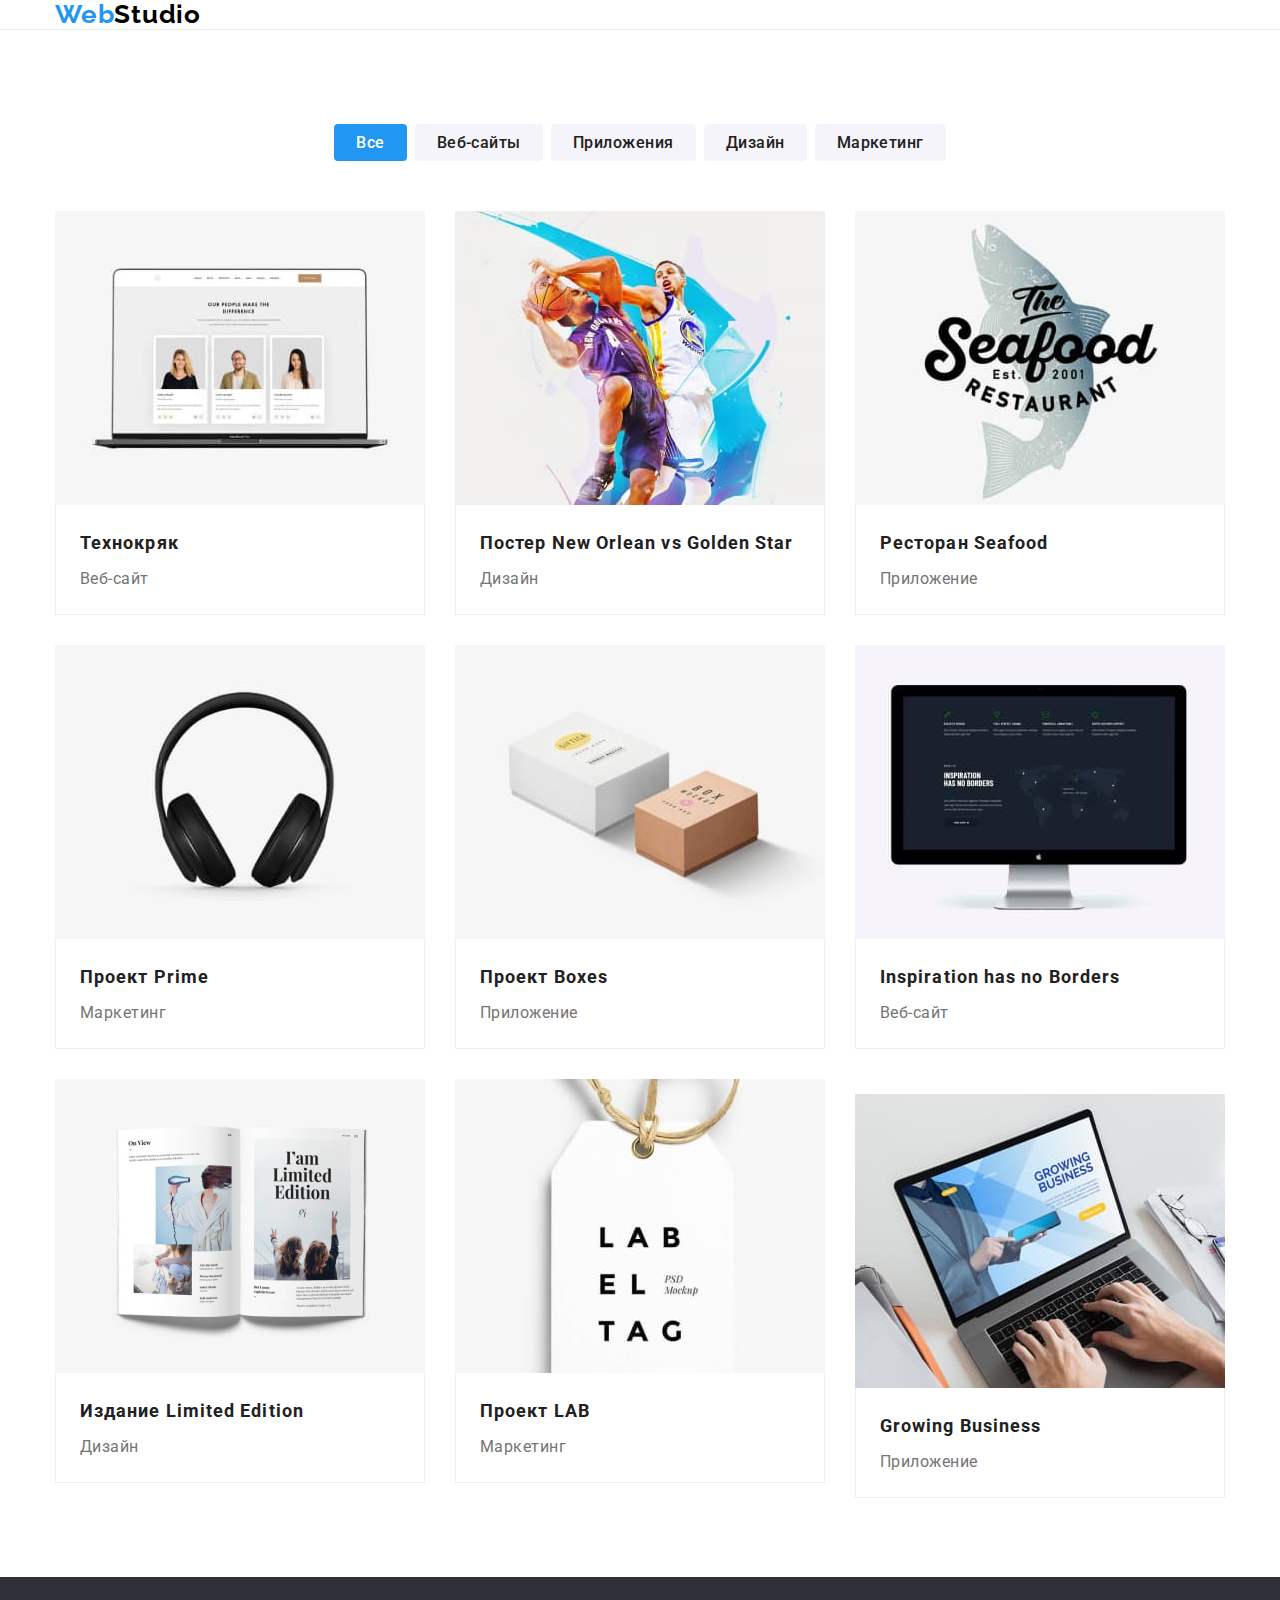
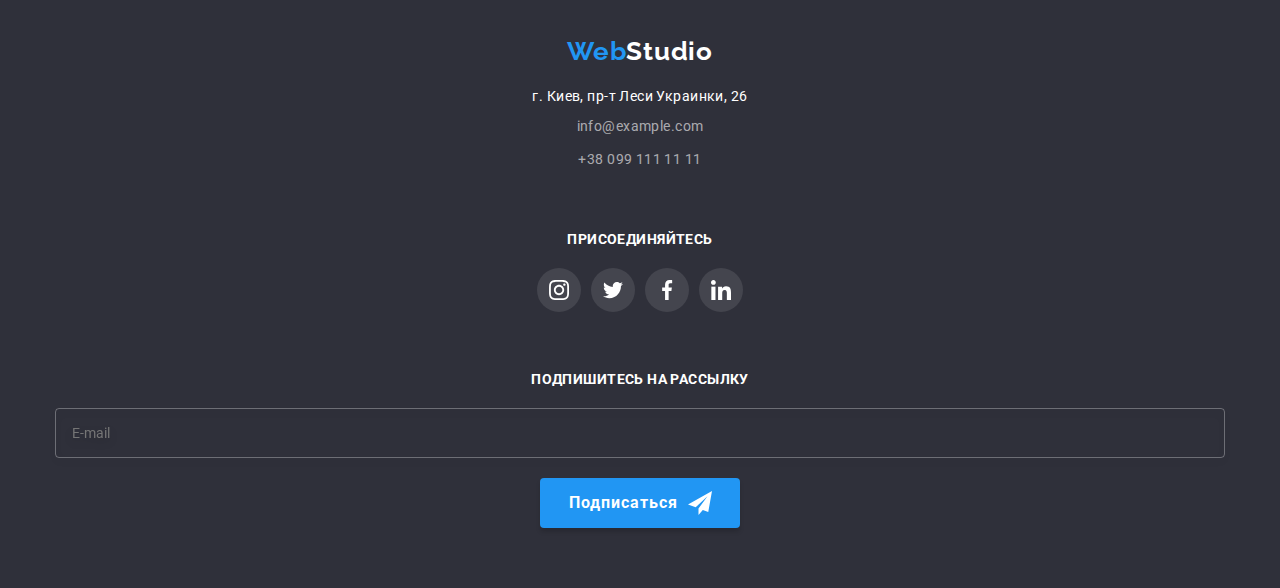
==== commit fa4f779f: "add8" ====
--- a/portfolio.html
+++ b/portfolio.html
@@ -19,10 +19,16 @@
 
     
     <!--Header portfolio-->
-    <!-- <header class="header__page ">
+    <header class="header__page ">
         <div class=" header-container container">
             <a class="logo  link" href="index.html"> <span class="logo__accent">Web</span>Studio</a>
-            <nav>
+            <button class="mobile-menu-btn" type="button" data-menu-button>
+                <svg class="mobile-menu-icon" width="24" heigth="16">
+                    <use class="mobile-menu-burger" href="./images/sprite2.svg#menu-mobile"></use>
+                    <use class="mobile-menu-close" href="./images/sprite2.svg#close-mobile"></use>
+                </svg>                
+            </button>    
+            <nav class="header__nav list">
                 <ul class="header__list list">
                     <li class="header__item"> <a class="header__link link" href="./index.html">Студия</a></li>
                     <li class="header__item"> <a class="header__link  link header__link--active current" href="">Портфолио</a></li>
@@ -41,20 +47,20 @@
                         </svg>+38 096 111 11 11</a></li>
             </ul>
         </div>
-    </header> -->
+    </header>
 
 
     <!--Main portfolio-->
     <main>            
         <section class="section  portfolio ">
             <div class="  container">
-                <!-- <ul class="list portfolio__list-nav">
+                <ul class=" portfolio__list-nav">
                     <li class="portfolio__navigation"><button class="portfolio__btn portfolio__btn--accent" type="button">Все</button></li>
                     <li class="portfolio__navigation"><button class="portfolio__btn" type="button">Веб-сайты</button></li>
                     <li class="portfolio__navigation"><button class="portfolio__btn" type="button">Приложения</button></li>
                     <li class="portfolio__navigation"><button class="portfolio__btn" type="button">Дизайн</button></li>
                     <li class="portfolio__navigation"><button class="portfolio__btn" type="button">Маркетинг</button></li>
-                </ul>            -->
+                </ul>           
             <!--Galery section-->
           <div class=" ">
                 <ul class="list portfolio__galery ">
@@ -68,7 +74,7 @@
                                  </p> 
                         </div>
                         </div>                       
-                        <div class="portfolio__galery-title">
+                        <div class="portfolio__galery-title  class">
                             <h3 class="portfolio__name-link">Технокряк</h3>
                             <p  class="portfolio__text" >Веб-сайт</p>
                         </div>
@@ -209,7 +215,7 @@
 
     </main>
         <!--Footer portfolio section-->
-            <!-- <footer class="  footer footer-site ">
+            <footer class="  footer footer-site ">
                 <div class="footer-section container">
                     <div>
                         <a class="logo footer-site__logo link" href="index.html"><span class="logo__accent">Web</span>Studio</a>
@@ -258,7 +264,47 @@
                         </form>
                     </div>
                 </div>             
-            </footer> --> 
+            </footer>
+            
+            <!-- mobile menu -->
+          <div class="mobile-menu" data-menu>
+            <ul class="mobile-menu-nav list">
+                <li class="mobile-menu-item">
+                    <a class="link mobile-menu-link " href="./index.html">Студия</a>
+                </li>
+                <li class="mobile-menu-item">
+                    <a class="link mobile-menu-link header__link--active" href="./portfolio.html">Портфолио</a>
+                </li>
+                <li class="mobile-menu-item">
+                    <a class="link mobile-menu-link" href="">Контакты</a>
+                </li>
+            </ul>
+            <ul class="mobile-menu-contacts list">
+                <li class="mobile-menu-contacts-item">
+                    <a class="link mobile-menu-contacts-tell" href="">+38 096 111 11 11</a>
+                </li>
+                <li class="mobile-menu-contacts-item">
+                    <a class="link mobile-menu-contacts-mail" href="">info@devstudio.com</a>
+                </li>
+            </ul>
+            <ul class="mobile-menu-socials list">
+                <li class="mobile-menu-socials-item">
+                    <a class="mobile-menu-socials-link link" href="">Instagram</a>
+                </li>
+                <li class="mobile-menu-socials-item">
+                    <a class="mobile-menu-socials-link link" href="">Twitter</a>
+                </li>
+                <li class="mobile-menu-socials-item">
+                    <a class="mobile-menu-socials-link link" href="">Facebook</a>
+                </li>
+                <li class="mobile-menu-socials-item">
+                    <a class="mobile-menu-socials-link link" href="">LinkedIn</a>
+                </li>
+            </ul>
+          </div>
+
+      
+      <script src="./js//menu.js"> </script>
 </body>
 
 </html>--- a/css/main.min.css
+++ b/css/main.min.css
@@ -1 +1 @@
-:root{--logo-color:#000000;--main-font: "Roboto";--secondary-font: "Raleway";--accent-color: #2196F3;--main-txt-dark: #FFFFFF;--main-txt-light: #212121;--p-color: #757575;--fill-color: #AFB1B8;--footer-color:#2F303A;--animation: 250ms cubic-bezier(0.4, 0, 0.2, 1);--indent:30px}body{font-family:Roboto,sans-serif;font-size:14px;letter-spacing:.03em;background-color:#fff;color:#212121}body.no-scroll{overflow:hidden}h1,h2,h3,h4,p{margin-top:0;margin-bottom:0}ul{margin-top:0;margin-bottom:0;padding-left:0}img{display:block;max-width:100%;height:auto}.list{list-style:none;margin-top:0;padding-left:0}.link{text-decoration:none}.container{width:100%;padding-left:15px;padding-right:15px;margin-left:auto;margin-right:auto}@media screen and (min-width: 480px){.container{max-width:480px}}@media screen and (min-width: 768px){.container{max-width:768px}}@media screen and (min-width: 1200px){.container{max-width:1200px}}.hero__btn{margin-left:auto;margin-right:auto;margin-top:30px;padding:10px 32px;min-width:200px;-webkit-box-shadow:0px 4px 4px rgba(0,0,0,.15);box-shadow:0px 4px 4px rgba(0,0,0,.15);border:none;border-radius:4px;font-family:Roboto,sans-serif;font-weight:700;font-size:16px;line-height:1.88;text-align:center;letter-spacing:.06em;cursor:pointer;background-color:var(--accent-color);color:var(--main-txt-dark)}.modal__button{display:block;margin-left:auto;margin-right:auto;padding:10px 32px;min-width:200px;-webkit-box-shadow:rgba(0,0,0,.15) 0px 4px 4px;box-shadow:rgba(0,0,0,.15) 0px 4px 4px;border:none;border-radius:4px;font-weight:700;font-size:16px;line-height:1.88;text-align:center;letter-spacing:.06em;cursor:pointer;background-color:var(--accent-color);color:var(--main-txt-dark);-webkit-transition:-webkit-box-shadow var(--animation);transition:-webkit-box-shadow var(--animation);transition:box-shadow var(--animation);transition:box-shadow var(--animation), -webkit-box-shadow var(--animation)}.modal__button:hover,.modal__button:focus{-webkit-box-shadow:0px 4px 4px rgba(0,0,0,.25);box-shadow:0px 4px 4px rgba(0,0,0,.25)}.modal__close-btn{position:absolute;top:8px;right:8px;display:-webkit-box;display:-ms-flexbox;display:flex;-webkit-box-align:center;-ms-flex-align:center;align-items:center;-webkit-box-pack:center;-ms-flex-pack:center;justify-content:center;width:30px;height:30px;border:1px solid rgba(0,0,0,.1);border-radius:50%;background-color:var(--main-txt-dark);cursor:pointer;-webkit-transition:fill var(--animation);transition:fill var(--animation)}.modal__close-btn:hover,.modal__close-btn:focus{fill:var(--accent-color)}.portfolio__btn{padding:6px 22px;border-radius:4px;border:none;font-family:Roboto;font-weight:500;font-size:16px;line-height:1.6;letter-spacing:.03em;cursor:pointer;color:var(--main-txt-light);-webkit-transition:color var(--animation),background-color var(--animation),-webkit-box-shadow var(--animation);transition:color var(--animation),background-color var(--animation),-webkit-box-shadow var(--animation);transition:color var(--animation),background-color var(--animation),box-shadow var(--animation);transition:color var(--animation),background-color var(--animation),box-shadow var(--animation),-webkit-box-shadow var(--animation);background-color:#f5f4fa}.portfolio__btn--accent{background-color:var(--accent-color);color:var(--main-txt-dark)}.portfolio__btn:hover,.portfolio__btn:focus{-webkit-box-shadow:0px 4px 4px rgba(0,0,0,.25);box-shadow:0px 4px 4px rgba(0,0,0,.25);background-color:var(--accent-color);color:var(--main-txt-dark)}.footer-send__btn{display:-webkit-inline-box;display:-ms-inline-flexbox;display:inline-flex;-webkit-box-align:center;-ms-flex-align:center;align-items:center;letter-spacing:.06em;margin-left:12px;padding-top:10px;padding-right:28px;padding-bottom:10px;padding-left:29px;font-family:inherit;font-weight:700;font-size:16px;line-height:1.88;color:var(--main-txt-dark);background-color:var(--accent-color);cursor:pointer;-webkit-box-shadow:0px 4px 4px rgba(0,0,0,.15);box-shadow:0px 4px 4px rgba(0,0,0,.15);border-radius:4px;border:none}.list__title{margin-bottom:10px;font-family:Roboto,sans-serif;font-style:normal;font-weight:bold;font-size:14px;line-height:1.1;letter-spacing:.03em;text-transform:uppercase;color:var(--main-txt-light)}.team__title{margin-bottom:50px;font-weight:700;font-size:36px;line-height:1.1;text-align:center;letter-spacing:.03em;color:var(--main-txt-light)}.clients__title{margin-bottom:50px;font-weight:700;font-size:36px;line-height:1.1;text-align:center;letter-spacing:.03em;color:var(--main-txt-light)}.icon-footer__title{-webkit-box-align:baseline;-ms-flex-align:baseline;align-items:baseline;text-transform:uppercase;font-weight:700;line-height:1.14;margin-bottom:20px;color:var(--main-txt-dark)}.portfolio__galery-title{border:1px solid #eee;border-top:none;padding-top:20px;padding-bottom:20px;padding-left:24px}.description__title{margin-bottom:50px;font-family:Roboto,sans-serif;font-style:normal;font-weight:bold;font-size:36px;line-height:1.1;text-align:center;letter-spacing:.03em;color:var(--main-txt-light)}.portfolio__overlay{display:none}.header__page{padding-top:24px;padding-bottom:24px;border-bottom:1px solid #ececec}.header-container{-webkit-box-pack:justify;-ms-flex-pack:justify;justify-content:space-between;display:-webkit-box;display:-ms-flexbox;display:flex;-webkit-box-align:center;-ms-flex-align:center;align-items:center}.logo{margin-right:92px;display:block;font-family:Raleway;font-style:normal;font-weight:bold;font-size:26px;line-height:1.1;letter-spacing:.03em;color:var(--logo-color)}.header__list{display:-webkit-box;display:-ms-flexbox;display:flex;-webkit-box-align:center;-ms-flex-align:center;align-items:center}.header__item:not(:last-child){margin-right:50px}.header__link{font-family:Roboto,sans-serif;font-style:normal;font-weight:500;font-size:14px;line-height:1.1;color:var(--main-txt-light);-webkit-transition:color var(--animation);transition:color var(--animation)}.header__link--active{color:var(--accent-color)}.header__link:hover,.header__link:focus{color:var(--accent-color)}.current{position:relative}.current::after{content:"";position:absolute;bottom:0;left:0;-webkit-transform:translateY(31px);transform:translateY(31px);width:100%;height:4px;background-color:var(--accent-color);border-radius:2px}.info-list{display:-webkit-box;display:-ms-flexbox;display:flex;margin-left:auto;-webkit-box-align:center;-ms-flex-align:center;align-items:center}.info-list__email-icon{margin-right:10px;width:16px;height:12px;fill:currentColor}.info-list__phone-icon{margin-right:10px;width:10px;height:16px;fill:currentColor}.info-list__email,.info-list__contact-number{font-family:Roboto,sans-serif;font-style:normal;font-weight:500;font-size:14px;line-height:1.1;letter-spacing:.02em;color:var(--p-color);-webkit-transition:color var(--animation);transition:color var(--animation)}.info-list__email:hover,.info-list__email:focus{color:var(--accent-color)}.info-list__contact-number:hover,.info-list__contact-number:focus{color:var(--accent-color)}.info-list__link-contact{margin-left:50px}.hero{background-image:-webkit-gradient(linear, left bottom, left top, from(rgba(47, 48, 58, 0.4)), to(rgba(47, 48, 58, 0.4))),url(../images/hero/Img\ \(1\).jpg);background-image:linear-gradient(to top, rgba(47, 48, 58, 0.4), rgba(47, 48, 58, 0.4)),url(../images/hero/Img\ \(1\).jpg);background-size:cover;background-repeat:no-repeat;background-position:center;max-width:1600px;height:600px;margin:0 auto;text-align:center;padding-top:200px;padding-bottom:200px;background-color:#c4c4c4}.hero__slogan{font-family:Roboto,sans-serif;font-style:normal;font-weight:900;font-size:44px;letter-spacing:.06em;line-height:1.36;text-align:center;color:var(--main-txt-dark)}.list__title-site::before{display:block;content:"";height:120px;background-color:#f5f4fa;background-repeat:no-repeat;background-position:center;margin-bottom:30px}.list__title-antenna::before{background-image:url(../images/antenna\ 1.png)}.list__title-clock::before{background-image:url(../images/clock\ 1.png)}.list__title-diagram::before{background-image:url(../images/diagram\ 1.png)}.list__title-astronaut::before{background-image:url(../images/astronaut\ 1.png)}.list__text{font-family:Roboto;font-style:normal;font-weight:normal;font-size:14px;line-height:1.7;letter-spacing:.03em;color:var(--p-color)}.list__title-site{width:270px}.list__title-site:not(:last-child){margin-right:30px}.feature-section__list{display:-webkit-box;display:-ms-flexbox;display:flex;-webkit-box-align:center;-ms-flex-align:center;align-items:center}.description{padding-bottom:94px}.list__image{width:370px;position:relative}.list__image:not(:last-child){margin-right:30px}.list__description-text{text-transform:uppercase;color:var(--main-txt-dark);background-color:rgba(47,48,58,.8);position:absolute;font-weight:700;line-height:1.6;width:100%;height:70px;bottom:0;display:-webkit-box;display:-ms-flexbox;display:flex;-webkit-box-pack:center;-ms-flex-pack:center;justify-content:center;-webkit-box-align:center;-ms-flex-align:center;align-items:center}.description__list{display:-webkit-box;display:-ms-flexbox;display:flex;-webkit-box-align:center;-ms-flex-align:center;align-items:center}.team{background:#f5f4fa}.team__list{background:var(--main-txt-dark);-webkit-box-shadow:0px 1px 3px rgba(0,0,0,.12),0px 1px 1px rgba(0,0,0,.14),0px 2px 1px rgba(0,0,0,.2);box-shadow:0px 1px 3px rgba(0,0,0,.12),0px 1px 1px rgba(0,0,0,.14),0px 2px 1px rgba(0,0,0,.2);border-radius:0px 0px 4px 4px;width:270px}.team__list:not(:last-child){margin-right:30px}.team__names{display:-webkit-box;display:-ms-flexbox;display:flex}.team__container{padding-top:30px;padding-bottom:30px}.team__name{margin-bottom:10px;font-family:Roboto;font-style:normal;font-weight:500;font-size:16px;line-height:1.1;text-align:center;letter-spacing:.03em;color:var(--main-txt-light)}.team__job{font-size:16px;line-height:1.1;text-align:center;color:var(--p-color)}.team__social-list{-webkit-box-pack:center;-ms-flex-pack:center;justify-content:center;margin-top:16px;display:-webkit-box;display:-ms-flexbox;display:flex;-webkit-box-align:center;-ms-flex-align:center;align-items:center}.team__social-link{display:-webkit-box;display:-ms-flexbox;display:flex;-webkit-box-align:center;-ms-flex-align:center;align-items:center;-webkit-box-pack:center;-ms-flex-pack:center;justify-content:center;width:44px;height:44px;background-color:var(--main-txt-dark);border-radius:50%;color:var(--fill-color);-webkit-transition:color var(--animation),background-color var(--animation);transition:color var(--animation),background-color var(--animation)}.team__social-link:hover,.team__social-link:focus{background-color:var(--accent-color);color:var(--main-txt-dark)}.team__social-item:not(:last-child){margin-right:10px}.team__social-icon{width:20px;height:20px;fill:currentColor}.link{display:-webkit-box;display:-ms-flexbox;display:flex;-webkit-box-align:center;-ms-flex-align:center;align-items:center}.clients{padding-top:60px;padding-bottom:60px}@media screen and (min-width: 1200px){.clients{padding-top:94px;padding-bottom:94px}}.clients__list{display:-webkit-box;display:-ms-flexbox;display:flex;-ms-flex-wrap:wrap;flex-wrap:wrap;gap:30px}.clients__link-section{gap:30px}.clients__link-style{border:1px solid var(--fill-color);display:-webkit-box;display:-ms-flexbox;display:flex;-webkit-box-align:center;-ms-flex-align:center;align-items:center;-webkit-box-pack:center;-ms-flex-pack:center;justify-content:center;border-radius:4px;width:170px;height:92px;color:var(--fill-color);-webkit-transition:color var(--animation),border-color var(--animation);transition:color var(--animation),border-color var(--animation)}.clients__link-style:hover,.clients__link-style:focus{color:var(--accent-color);border-color:var(--accent-color)}.clients__link{fill:currentColor;width:106px;height:60px}.portfolio{padding-top:60px;padding-bottom:60px}@media screen and (min-width: 768px){.portfolio{padding-top:60px;padding-bottom:60px}}@media screen and (min-width: 1200px){.portfolio{padding-top:94px;padding-bottom:94px}}.portfolio__list-nav{margin-bottom:50px;display:-webkit-box;display:-ms-flexbox;display:flex;-webkit-box-align:center;-ms-flex-align:center;align-items:center}.list{-webkit-box-pack:center;-ms-flex-pack:center;justify-content:center}.portfolio__navigation:not(:last-child){margin-right:8px}.portfolio__galery-info{-webkit-box-pack:justify;-ms-flex-pack:justify;justify-content:space-between}.portfolio__link-galery{display:block;-webkit-transition:-webkit-box-shadow var(--animation);transition:-webkit-box-shadow var(--animation);transition:box-shadow var(--animation);transition:box-shadow var(--animation), -webkit-box-shadow var(--animation);margin-bottom:30px;-webkit-box-pack:center;-ms-flex-pack:center;justify-content:center}.portfolio__link-galery:hover,.portfolio__link-galery:focus{-webkit-box-shadow:1px 4px 6px 0px rgba(0,0,0,.16),0px 4px 4px 0px rgba(0,0,0,.06),0px 1px 1px 0px rgba(0,0,0,.12);box-shadow:1px 4px 6px 0px rgba(0,0,0,.16),0px 4px 4px 0px rgba(0,0,0,.06),0px 1px 1px 0px rgba(0,0,0,.12)}@media screen and (max-width: 767px){.portfolio__link-galery:hover,.portfolio__link-galery:focus{margin:30px}}@media screen and (max-width: 767px){.portfolio__link-galery:hover:not(:last-child),.portfolio__link-galery:focus:not(:last-child){margin-bottom:30px}}.portfolio__card-overlay{position:relative;overflow:hidden}.portfolio__img{max-width:100%;height:auto}.portfolio__description{width:332px;height:168px;font-weight:400;font-size:18px;line-height:28px;color:var(--main-txt-dark)}.portfolio__name-link{margin-bottom:4px;font-family:Roboto;font-style:normal;font-weight:bold;font-size:18px;line-height:2;letter-spacing:.06em;color:var(--main-txt-light)}.portfolio__text{margin-top:0px;margin-bottom:0px;font-family:Roboto;font-style:normal;font-weight:normal;font-size:16px;line-height:1.8;letter-spacing:.03em;color:var(--p-color)}.backdrop{position:fixed;top:0;left:0;width:100%;height:100%;opacity:1;visibility:visible;pointer-events:initial;z-index:1000;-webkit-transition:opacity var(--animation),visibility var(--animation);transition:opacity var(--animation),visibility var(--animation);background-color:rgba(0,0,0,.2)}.backdrop.is-hidden{opacity:0;visibility:hidden;pointer-events:none}.modal{position:absolute;top:50%;left:50%;padding:40px;-webkit-transform:translate(-50%, -50%);transform:translate(-50%, -50%);width:528px;height:581px;background-color:var(--main-txt-dark);border-radius:4px;-webkit-box-shadow:0px 4px 4px 0px rgba(0,0,0,.25);box-shadow:0px 4px 4px 0px rgba(0,0,0,.25)}.modal-form__text{display:block;margin-bottom:12px;font-size:20px;line-height:23px}.modal-form__contact-container{margin-bottom:10px;position:relative}.modal-form__contact{font-size:12px;line-height:1.17;letter-spacing:.01em;color:var(--p-color)}.modal-form__input{margin-top:4px;width:100%;height:40px;padding-top:4px;padding-right:6px;padding-bottom:4px;padding-left:42px;border-radius:4px;outline:none;cursor:pointer;border:1px solid rgba(33,33,33,.2);-webkit-transition:color var(--animation),border-color var(--animation);transition:color var(--animation),border-color var(--animation)}.modal-form__input:hover,.modal-form__input:focus{border-color:var(--accent-color)}.modal-form__input:hover+.modal-form__icon{fill:var(--accent-color)}.modal-form__icon{position:absolute;left:12px;cursor:pointer;bottom:11px;color:var(--main-txt-light);-webkit-transition:fill var(--animation);transition:fill var(--animation)}.modal-form__icon:hover{color:var(--accent-color)}.modal__comm{display:block;line-height:23px}.modal__comment-text{font-weight:400;font-size:12px;line-height:14px;letter-spacing:.01em;color:var(--p-color)}.modal__comment{width:100%;height:120px;padding:12px 16px;font-weight:400;font-size:12px;line-height:16px;letter-spacing:.01em;resize:none;outline:none;border-radius:4px;border:1px solid rgba(33,33,33,.2);-webkit-transition:border-color var(--animation);transition:border-color var(--animation)}.modal__comment:hover,.modal__comment:focus{border-color:var(--accent-color)}.modal__form-checkbox{display:-webkit-box;display:-ms-flexbox;display:flex;margin-bottom:30px;-webkit-box-align:center;-ms-flex-align:center;align-items:center;-webkit-box-pack:center;-ms-flex-pack:center;justify-content:center;gap:7px}.modal__visually-hidden{position:absolute;width:1px;height:1px;margin:-1px;border:0;padding:0;white-space:nowrap;-webkit-clip-path:inset(100%);clip-path:inset(100%);clip:rect(0 0 0 0);overflow:hidden}.modal__checkbox-custom{display:-webkit-inline-box;display:-ms-inline-flexbox;display:inline-flex;-webkit-box-align:center;-ms-flex-align:center;align-items:center;-webkit-box-pack:center;-ms-flex-pack:center;justify-content:center;width:16px;height:15px;outline-offset:-2px;border-radius:2px;border:1px solid var(--main-txt-light);border-color:var(--main-txt-light);-webkit-transition:outline-color var(--animation),background-color var(--animation);transition:outline-color var(--animation),background-color var(--animation)}.modal__checkbox-input:checked+.modal__checkbox-custom{background-color:var(--accent-color);outline:2px solid var(--accent-color)}.modal__checkbox-icon{fill:var(--main-txt-dark)}.modal__text-agreed{font-weight:400;font-size:14px;line-height:1.71px;letter-spacing:.03em;color:var(--p-color)}.modal__link{font-weight:400;font-size:14px;line-height:1.71;letter-spacing:.03em;-webkit-text-decoration-line:underline;text-decoration-line:underline;color:var(--accent-color)}.footer{background-color:var(--footer-color)}.information__email{margin-bottom:9px}.information__email-link{font-family:Roboto;font-size:14px;line-height:1.7;letter-spacing:.03em;color:rgba(255,255,255,.6);font-style:normal;-webkit-transition:color var(--animation);transition:color var(--animation)}.information__email-link:hover{color:var(--accent-color)}.information__contact-link{font-family:Roboto;font-size:14px;line-height:1.7;letter-spacing:.03em;color:rgba(255,255,255,.6);font-style:normal;-webkit-transition:color var(--animation);transition:color var(--animation)}.information__contact-link:hover,.information__contact-link:focus{color:var(--accent-color)}.footer-site__logo{margin-bottom:20px;color:var(--main-txt-dark)}.logo__accent{font-family:Raleway;font-style:normal;font-weight:bold;font-size:26px;line-height:1.1;letter-spacing:.03em;color:var(--accent-color)}.adress{margin-bottom:9px;height:21px;left:215px;top:1739px;font-family:Roboto;font-style:normal;font-weight:normal;font-size:14px;line-height:1.7;letter-spacing:.03em;color:var(--main-txt-dark);-webkit-transition:color var(--animation);transition:color var(--animation);cursor:pointer}.adress:hover,.adress:focus{color:var(--accent-color)}.icon-footer{margin-left:70px}.list-footer{display:-webkit-box;display:-ms-flexbox;display:flex;background-position:center}.footer-section{display:-webkit-box;display:-ms-flexbox;display:flex;-webkit-box-align:baseline;-ms-flex-align:baseline;align-items:baseline}.footer-container{-webkit-box-orient:vertical;-webkit-box-direction:normal;-ms-flex-direction:column;flex-direction:column;display:-webkit-box;display:-ms-flexbox;display:flex}.icon-footer__item:not(:last-child){margin-right:10px}.icon-footer__link{display:-webkit-box;display:-ms-flexbox;display:flex;-webkit-box-align:center;-ms-flex-align:center;align-items:center;-webkit-box-pack:center;-ms-flex-pack:center;justify-content:center;width:44px;height:44px;background-color:rgba(255,255,255,.1);border-radius:50%;-webkit-transition:background-color var(--animation);transition:background-color var(--animation)}.icon-footer__link:hover,.icon-footer__link:focus{background-color:var(--accent-color)}.icon-footer__icon{width:20px;height:20px;fill:var(--main-txt-dark);-webkit-transition:color var(--animation),background-color var(--animation);transition:color var(--animation),background-color var(--animation)}.icon-footer__link:hover .icon-footer__icon,.icon-footer__link:focus .icon-footer__icon{color:var(--main-txt-dark)}.footer-send{margin-left:auto}.footer-send__input{padding-left:16px;width:358px;height:50px;color:rgba(255,255,255,.6);border:1px solid rgba(255,255,255,.3);-webkit-filter:drop-shadow(0px 4px 4px rgba(0, 0, 0, 0.15));filter:drop-shadow(0px 4px 4px rgba(0, 0, 0, 0.15));border-radius:4px;background-color:rgba(0,0,0,0);outline:rgba(0,0,0,0);cursor:pointer;-webkit-transition:border-color var(--animation);transition:border-color var(--animation)}.footer-send__input:hover,.footer-send__input:focus{border-color:var(--accent-color)}.svg-send{margin-left:10px}.footer-site{padding-top:60px;padding-bottom:60px}/*# sourceMappingURL=main.min.css.map */+:root{--logo-color:#000000;--main-font: "Roboto";--secondary-font: "Raleway";--accent-color: #2196F3;--main-txt-dark: #FFFFFF;--main-txt-light: #212121;--p-color: #757575;--fill-color: #AFB1B8;--footer-color:#2F303A;--animation: 250ms cubic-bezier(0.4, 0, 0.2, 1);--indent:30px}body{font-family:Roboto,sans-serif;font-size:14px;letter-spacing:.03em;background-color:#fff;color:#212121}body.no-scroll{overflow:hidden}h1,h2,h3,h4,p{margin-top:0;margin-bottom:0}ul{margin-top:0;margin-bottom:0;padding-left:0}img{display:block;max-width:100%;height:auto}.list{list-style:none;margin-top:0;padding-left:0}.link{text-decoration:none}.container{width:100%;padding-left:15px;padding-right:15px;margin-left:auto;margin-right:auto}@media screen and (min-width: 480px){.container{max-width:480px}}@media screen and (min-width: 768px){.container{max-width:768px}}@media screen and (min-width: 1200px){.container{max-width:1200px}}.section{padding-top:60px;padding-bottom:60px}@media screen and (min-width: 1200px){.section{padding-top:94px;padding-bottom:94px}}.hero__btn{margin-left:auto;margin-right:auto;margin-top:30px;padding:10px 32px;min-width:200px;-webkit-box-shadow:0px 4px 4px rgba(0,0,0,.15);box-shadow:0px 4px 4px rgba(0,0,0,.15);border:none;border-radius:4px;font-family:Roboto,sans-serif;font-weight:700;font-size:16px;line-height:1.88;text-align:center;letter-spacing:.06em;cursor:pointer;background-color:var(--accent-color);color:var(--main-txt-dark)}.modal__button{display:block;margin-left:auto;margin-right:auto;padding:10px 32px;min-width:200px;-webkit-box-shadow:rgba(0,0,0,.15) 0px 4px 4px;box-shadow:rgba(0,0,0,.15) 0px 4px 4px;border:none;border-radius:4px;font-weight:700;font-size:16px;line-height:1.88;text-align:center;letter-spacing:.06em;cursor:pointer;background-color:var(--accent-color);color:var(--main-txt-dark);-webkit-transition:-webkit-box-shadow var(--animation);transition:-webkit-box-shadow var(--animation);transition:box-shadow var(--animation);transition:box-shadow var(--animation), -webkit-box-shadow var(--animation)}.modal__button:hover,.modal__button:focus{-webkit-box-shadow:0px 4px 4px rgba(0,0,0,.25);box-shadow:0px 4px 4px rgba(0,0,0,.25)}.modal__close-btn{position:absolute;top:8px;right:8px;display:-webkit-box;display:-ms-flexbox;display:flex;-webkit-box-align:center;-ms-flex-align:center;align-items:center;-webkit-box-pack:center;-ms-flex-pack:center;justify-content:center;width:30px;height:30px;border:1px solid rgba(0,0,0,.1);border-radius:50%;background-color:var(--main-txt-dark);cursor:pointer;-webkit-transition:fill var(--animation);transition:fill var(--animation)}.modal__close-btn:hover,.modal__close-btn:focus{fill:var(--accent-color)}.portfolio__btn{padding:6px 22px;border-radius:4px;border:none;font-family:Roboto;font-weight:500;font-size:16px;line-height:1.6;letter-spacing:.03em;cursor:pointer;color:var(--main-txt-light);-webkit-transition:color var(--animation),background-color var(--animation),-webkit-box-shadow var(--animation);transition:color var(--animation),background-color var(--animation),-webkit-box-shadow var(--animation);transition:color var(--animation),background-color var(--animation),box-shadow var(--animation);transition:color var(--animation),background-color var(--animation),box-shadow var(--animation),-webkit-box-shadow var(--animation);background-color:#f5f4fa}.portfolio__btn--accent{background-color:var(--accent-color);color:var(--main-txt-dark)}.portfolio__btn:hover,.portfolio__btn:focus{-webkit-box-shadow:0px 4px 4px rgba(0,0,0,.25);box-shadow:0px 4px 4px rgba(0,0,0,.25);background-color:var(--accent-color);color:var(--main-txt-dark)}.footer-send__btn{display:-webkit-box;display:-ms-flexbox;display:flex;-webkit-box-align:center;-ms-flex-align:center;align-items:center;letter-spacing:.06em;margin-left:auto;margin-right:auto;padding-top:10px;padding-right:28px;padding-bottom:10px;padding-left:29px;font-weight:700;font-size:16px;line-height:1.88;color:var(--main-txt-dark);background-color:var(--accent-color);cursor:pointer;-webkit-box-shadow:0px 4px 4px rgba(0,0,0,.15);box-shadow:0px 4px 4px rgba(0,0,0,.15);border-radius:4px;border:none}.list__title{margin-bottom:10px;font-family:Roboto,sans-serif;font-style:normal;font-weight:bold;font-size:14px;line-height:1.1;letter-spacing:.03em;text-transform:uppercase;color:var(--main-txt-light)}@media screen and (max-width: 767px){.list__title{text-align:center}}.team__title{margin-bottom:50px;font-weight:700;font-size:36px;line-height:1.1;text-align:center;letter-spacing:.03em;color:var(--main-txt-light)}.clients__title{margin-bottom:50px;font-weight:700;font-size:36px;line-height:1.1;text-align:center;letter-spacing:.03em;color:var(--main-txt-light)}@media screen and (max-width: 1199px){.clients__title{font-size:28px}}.icon-footer__title{text-align:center;text-transform:uppercase;font-weight:700;line-height:1.14;margin-bottom:20px;color:var(--main-txt-dark);-webkit-box-align:center;-ms-flex-align:center;align-items:center}.portfolio__galery-title{border:1px solid #eee;border-top:none;padding-top:20px;padding-bottom:20px;padding-left:24px}.description__title{margin-bottom:50px;font-family:Roboto,sans-serif;font-style:normal;font-weight:bold;font-size:36px;line-height:1.1;text-align:center;letter-spacing:.03em;color:var(--main-txt-light)}.portfolio__overlay{position:absolute;top:0;left:0;-webkit-transform:translateY(100%);transform:translateY(100%);width:370px;height:294px;padding-top:63px;padding-bottom:63px;background-color:rgba(33,150,243,.9);padding-left:24px;padding-right:24px;-webkit-transition:-webkit-transform var(--animation);transition:-webkit-transform var(--animation);transition:transform var(--animation);transition:transform var(--animation), -webkit-transform var(--animation)}.portfolio__link-galery:hover .portfolio__overlay,.portfolio__link-galery:focus .portfolio__overlay{-webkit-transform:translateY(0%);transform:translateY(0%)}.mobile-menu-btn{z-index:10;width:40px;height:40px;background-color:rgba(0,0,0,0);border:none;display:-webkit-box;display:-ms-flexbox;display:flex;-webkit-box-pack:center;-ms-flex-pack:center;justify-content:center;-webkit-box-align:center;-ms-flex-align:center;align-items:center}@media screen and (min-width: 768px){.mobile-menu-btn{display:none}}.mobile-menu-btn:hover,.mobile-menu-btn:focus{fill:var(--accent-color)}.mobile-menu{position:fixed;top:0;left:0;width:100%;height:100%;padding:48px 40px;display:-webkit-box;display:-ms-flexbox;display:flex;-webkit-box-orient:vertical;-webkit-box-direction:normal;-ms-flex-direction:column;flex-direction:column;background-color:#fff;-webkit-transform:translateX(100%);transform:translateX(100%);-webkit-transition:-webkit-transform 500ms;transition:-webkit-transform 500ms;transition:transform 500ms;transition:transform 500ms, -webkit-transform 500ms}.mobile-menu.is-open{-webkit-transform:translateX(0);transform:translateX(0)}.mobile-menu-nav{margin-bottom:auto}.mobile-menu-item{font-size:40px;line-height:47px;line-height:100%;letter-spacing:.02em;text-decoration:none;color:#212121}.mobile-menu-nav:not(:last-child) .mobile-menu-item{margin-bottom:32px}.mobile-menu-contacts{margin-bottom:64px}.mobile-menu-contacts-tell{margin-bottom:32px;font-style:normal;font-weight:500;font-size:34px;line-height:40px;letter-spacing:.02em;color:#2196f3}.mobile-menu-contacts-mail{font-style:normal;font-weight:500;font-size:24px;line-height:28px;letter-spacing:.02em;color:#757575}.mobile-menu-link{font-weight:500;line-height:47px;letter-spacing:.02em;color:#212121}.mobile-menu-socials{margin-right:auto;display:-webkit-box;display:-ms-flexbox;display:flex;gap:10px;-webkit-box-align:center;-ms-flex-align:center;align-items:center}.mobile-menu-socials-link{font-style:normal;font-weight:500;font-size:18px;line-height:22px;letter-spacing:.02em;color:#2196f3}.mobile-menu-socials-item:not(:last-child) .mobile-menu-socials-link{padding-right:10px;border-right:1px solid rgba(33,33,33,.2)}.mobile-menu-burger{-webkit-transition:500ms;transition:500ms}.mobile-menu-btn .is-open .mobile-menu-burger{opacity:0}.mobile-menu-close{-webkit-transition:500ms;transition:500ms;z-index:100;opacity:0}.mobile-menu-btn .is-open .mobile-menu-close{opacity:1}.header__page{border-bottom:1px solid #ececec}.header-container{-webkit-box-pack:justify;-ms-flex-pack:justify;justify-content:space-between;display:-webkit-box;display:-ms-flexbox;display:flex;-webkit-box-align:center;-ms-flex-align:center;align-items:center}.logo{margin-right:92px;display:block;font-family:Raleway;font-style:normal;font-weight:bold;font-size:26px;line-height:1.1;letter-spacing:.03em;color:var(--logo-color)}@media screen and (min-width: 480px)and (max-width: 767px){.logo{padding-top:16px;padding-bottom:16px}}.header__nav{display:none}.header__link--active{color:var(--accent-color)}.info-list{display:none}.hero{background-image:-webkit-gradient(linear, left bottom, left top, from(rgba(47, 48, 58, 0.4)), to(rgba(47, 48, 58, 0.4))),url(../images/hero/Img\ \(1\).jpg);background-image:linear-gradient(to top, rgba(47, 48, 58, 0.4), rgba(47, 48, 58, 0.4)),url(../images/hero/Img\ \(1\).jpg);background-size:cover;background-repeat:no-repeat;background-position:center;max-width:1600px;height:600px;margin:0 auto;text-align:center;padding-top:200px;padding-bottom:200px;background-color:#c4c4c4}.hero__slogan{font-family:Roboto,sans-serif;font-style:normal;font-weight:900;font-size:44px;letter-spacing:.06em;line-height:1.36;text-align:center;color:var(--main-txt-dark)}.feature-section{padding-top:60px;padding-bottom:60px}@media screen and (min-width: 1200px){.feature-section{padding-top:94px;padding-bottom:94px}}.list__title-site::before{display:block;content:"";height:120px;background-color:#f5f4fa;background-repeat:no-repeat;background-position:center;margin-bottom:30px}.list__title-antenna::before{background-image:url(../images/antenna\ 1.png)}.list__title-clock::before{background-image:url(../images/clock\ 1.png)}.list__title-diagram::before{background-image:url(../images/diagram\ 1.png)}.list__title-astronaut::before{background-image:url(../images/astronaut\ 1.png)}.list__text{font-family:Roboto;font-style:normal;font-weight:normal;font-size:14px;line-height:1.7;letter-spacing:.03em;color:var(--p-color)}.list__title-site{-ms-flex-preferred-size:calc((100% - 30px)/2);flex-basis:calc((100% - 30px)/2)}@media screen and (max-width: 767px){.list__title-site:not(:last-child){margin-bottom:30px}}.feature-section__list{-ms-flex-wrap:nowrap;flex-wrap:nowrap}@media screen and (min-width: 768px){.feature-section__list{gap:30px;display:-webkit-box;display:-ms-flexbox;display:flex;-ms-flex-wrap:wrap;flex-wrap:wrap}}@media screen and (min-width: 1200px){.feature-section__list{-ms-flex-wrap:nowrap;flex-wrap:nowrap}}.description{padding-bottom:94px}@media screen and (max-width: 1199px){.description{display:none}}.list__image{width:370px;position:relative}.list__image:not(:last-child){margin-right:30px}.list__description-text{text-transform:uppercase;color:var(--main-txt-dark);background-color:rgba(47,48,58,.8);position:absolute;font-weight:700;line-height:1.6;width:100%;height:70px;bottom:0;display:-webkit-box;display:-ms-flexbox;display:flex;-webkit-box-pack:center;-ms-flex-pack:center;justify-content:center;-webkit-box-align:center;-ms-flex-align:center;align-items:center}.description__list{display:-webkit-box;display:-ms-flexbox;display:flex;-webkit-box-align:center;-ms-flex-align:center;align-items:center}.team{background:#f5f4fa}.team__list{-webkit-box-pack:center;-ms-flex-pack:center;justify-content:center;background:var(--main-txt-dark);-webkit-box-shadow:0px 1px 3px rgba(0,0,0,.12),0px 1px 1px rgba(0,0,0,.14),0px 2px 1px rgba(0,0,0,.2);box-shadow:0px 1px 3px rgba(0,0,0,.12),0px 1px 1px rgba(0,0,0,.14),0px 2px 1px rgba(0,0,0,.2);border-radius:0px 0px 4px 4px;-ms-flex-preferred-size:calc((100% - 30px)/2);flex-basis:calc((100% - 30px)/2)}@media screen and (max-width: 767px){.team__list:not(:last-child){margin-bottom:30px}}.team__names{-webkit-box-orient:horizontal;-webkit-box-direction:normal;-ms-flex-direction:row;flex-direction:row}@media screen and (min-width: 768px){.team__names{display:-webkit-box;display:-ms-flexbox;display:flex;-ms-flex-wrap:wrap;flex-wrap:wrap;gap:30px}}@media screen and (min-width: 1200px){.team__names{display:-webkit-box;display:-ms-flexbox;display:flex;gap:30px;-ms-flex-wrap:nowrap;flex-wrap:nowrap}}.team__container{padding-top:30px;padding-bottom:24px}@media screen and (min-width: 1200px){.team__container{padding-top:30px;padding-bottom:30px}}.team__name{margin-bottom:10px;font-family:Roboto;font-style:normal;font-weight:500;font-size:16px;line-height:1.1;text-align:center;letter-spacing:.03em;color:var(--main-txt-light)}.team__job{font-size:16px;line-height:1.1;text-align:center;color:var(--p-color)}.team__social-list{-webkit-box-pack:center;-ms-flex-pack:center;justify-content:center;margin-top:16px;display:-webkit-box;display:-ms-flexbox;display:flex;-webkit-box-align:center;-ms-flex-align:center;align-items:center}.team__social-link{display:-webkit-box;display:-ms-flexbox;display:flex;-webkit-box-align:center;-ms-flex-align:center;align-items:center;-webkit-box-pack:center;-ms-flex-pack:center;justify-content:center;width:44px;height:44px;background-color:var(--main-txt-dark);border-radius:50%;color:var(--fill-color);-webkit-transition:color var(--animation),background-color var(--animation);transition:color var(--animation),background-color var(--animation)}.team__social-link:hover,.team__social-link:focus{background-color:var(--accent-color);color:var(--main-txt-dark)}.team__social-item:not(:last-child){margin-right:10px}.team__social-icon{width:20px;height:20px;fill:currentColor}.link{display:-webkit-box;display:-ms-flexbox;display:flex;-webkit-box-align:center;-ms-flex-align:center;align-items:center}.clients{padding-top:60px;padding-bottom:60px}@media screen and (min-width: 1200px){.clients{padding-top:94px;padding-bottom:94px}}.clients__list{display:-webkit-box;display:-ms-flexbox;display:flex;-ms-flex-wrap:wrap;flex-wrap:wrap;gap:30px}.clients__link-section{gap:30px}.clients__link-style{border:1px solid var(--fill-color);display:-webkit-box;display:-ms-flexbox;display:flex;-webkit-box-align:center;-ms-flex-align:center;align-items:center;-webkit-box-pack:center;-ms-flex-pack:center;justify-content:center;border-radius:4px;width:170px;height:92px;color:var(--fill-color);-webkit-transition:color var(--animation),border-color var(--animation);transition:color var(--animation),border-color var(--animation)}.clients__link-style:hover,.clients__link-style:focus{color:var(--accent-color);border-color:var(--accent-color)}@media screen and (min-width: 480px){.clients__link-style{width:210px}}@media screen and (min-width: 768px){.clients__link-style{width:226px}}@media screen and (min-width: 1200px){.clients__link-style{width:170px}}.clients__link{fill:currentColor;width:106px;height:60px}@media screen and (min-width: 480px){.portfolio__list-nav{display:-webkit-box;display:-ms-flexbox;display:flex;-ms-flex-wrap:wrap;flex-wrap:wrap;margin-bottom:40px;-webkit-box-align:stretch;-ms-flex-align:stretch;align-items:stretch;-webkit-box-pack:start;-ms-flex-pack:start;justify-content:flex-start;list-style:none}}@media screen and (min-width: 768px){.portfolio__list-nav{display:-webkit-box;display:-ms-flexbox;display:flex;-webkit-box-align:center;-ms-flex-align:center;align-items:center;margin-bottom:30px;-webkit-box-pack:center;-ms-flex-pack:center;justify-content:center}}@media screen and (min-width: 1200px){.portfolio__list-nav{margin-bottom:50px}}.portfolio__navigation:not(:last-child){margin-right:8px}@media screen and (max-width: 767px){.portfolio__navigation:nth-child(-n+3){margin-bottom:15px}}.list{-webkit-box-pack:center;-ms-flex-pack:center;justify-content:center}@media screen and (min-width: 768px){.portfolio__galery{display:-webkit-box;display:-ms-flexbox;display:flex;-ms-flex-wrap:wrap;flex-wrap:wrap;-webkit-column-gap:30px;-moz-column-gap:30px;column-gap:30px;margin-bottom:-30px;-webkit-box-align:center;-ms-flex-align:center;align-items:center}}.portfolio__galery-info{-webkit-box-pack:justify;-ms-flex-pack:justify;justify-content:space-between}@media screen and (min-width: 480px){.portfolio__galery-info:not(:last-child){margin-bottom:30px}}@media screen and (max-width: 1199px){.portfolio__galery-info{-ms-flex-preferred-size:calc((100% - 30px)/2);flex-basis:calc((100% - 30px)/2)}}.portfolio__link-galery{display:block;-webkit-transition:-webkit-box-shadow var(--animation);transition:-webkit-box-shadow var(--animation);transition:box-shadow var(--animation);transition:box-shadow var(--animation), -webkit-box-shadow var(--animation);-webkit-box-pack:center;-ms-flex-pack:center;justify-content:center}.portfolio__link-galery:hover,.portfolio__link-galery:focus{-webkit-box-shadow:1px 4px 6px 0px rgba(0,0,0,.16),0px 4px 4px 0px rgba(0,0,0,.06),0px 1px 1px 0px rgba(0,0,0,.12);box-shadow:1px 4px 6px 0px rgba(0,0,0,.16),0px 4px 4px 0px rgba(0,0,0,.06),0px 1px 1px 0px rgba(0,0,0,.12)}.portfolio__card-overlay{position:relative;overflow:hidden}.portfolio__img{height:auto}.portfolio__description{width:332px;height:168px;font-weight:400;font-size:18px;line-height:28px;color:var(--main-txt-dark)}.portfolio__name-link{margin-bottom:4px;font-family:Roboto;font-style:normal;font-weight:bold;font-size:18px;line-height:2;letter-spacing:.06em;color:var(--main-txt-light)}.portfolio__text{margin-top:0px;margin-bottom:0px;font-family:Roboto;font-style:normal;font-weight:normal;font-size:16px;line-height:1.8;letter-spacing:.03em;color:var(--p-color)}.backdrop{position:fixed;top:0;left:0;width:100%;height:100%;opacity:1;visibility:visible;pointer-events:initial;z-index:1000;-webkit-transition:opacity var(--animation),visibility var(--animation);transition:opacity var(--animation),visibility var(--animation);background-color:rgba(0,0,0,.2)}.backdrop.is-hidden{opacity:0;visibility:hidden;pointer-events:none}.modal{position:absolute;top:50%;left:50%;padding:40px;-webkit-transform:translate(-50%, -50%);transform:translate(-50%, -50%);width:528px;height:581px;background-color:var(--main-txt-dark);border-radius:4px;-webkit-box-shadow:0px 4px 4px 0px rgba(0,0,0,.25);box-shadow:0px 4px 4px 0px rgba(0,0,0,.25)}.modal-form__text{display:block;margin-bottom:12px;font-size:20px;line-height:23px}.modal-form__contact-container{margin-bottom:10px;position:relative}.modal-form__contact{font-size:12px;line-height:1.17;letter-spacing:.01em;color:var(--p-color)}.modal-form__input{margin-top:4px;width:100%;height:40px;padding-top:4px;padding-right:6px;padding-bottom:4px;padding-left:42px;border-radius:4px;outline:none;cursor:pointer;border:1px solid rgba(33,33,33,.2);-webkit-transition:color var(--animation),border-color var(--animation);transition:color var(--animation),border-color var(--animation)}.modal-form__input:hover,.modal-form__input:focus{border-color:var(--accent-color)}.modal-form__input:hover+.modal-form__icon{fill:var(--accent-color)}.modal-form__icon{position:absolute;left:12px;cursor:pointer;bottom:11px;color:var(--main-txt-light);-webkit-transition:fill var(--animation);transition:fill var(--animation)}.modal-form__icon:hover{color:var(--accent-color)}.modal__comm{display:block;line-height:23px}.modal__comment-text{font-weight:400;font-size:12px;line-height:14px;letter-spacing:.01em;color:var(--p-color)}.modal__comment{width:100%;height:120px;padding:12px 16px;font-weight:400;font-size:12px;line-height:16px;letter-spacing:.01em;resize:none;outline:none;border-radius:4px;border:1px solid rgba(33,33,33,.2);-webkit-transition:border-color var(--animation);transition:border-color var(--animation)}.modal__comment:hover,.modal__comment:focus{border-color:var(--accent-color)}.modal__form-checkbox{display:-webkit-box;display:-ms-flexbox;display:flex;margin-bottom:30px;-webkit-box-align:center;-ms-flex-align:center;align-items:center;-webkit-box-pack:center;-ms-flex-pack:center;justify-content:center;gap:7px}.modal__visually-hidden{position:absolute;width:1px;height:1px;margin:-1px;border:0;padding:0;white-space:nowrap;-webkit-clip-path:inset(100%);clip-path:inset(100%);clip:rect(0 0 0 0);overflow:hidden}.modal__checkbox-custom{display:-webkit-inline-box;display:-ms-inline-flexbox;display:inline-flex;-webkit-box-align:center;-ms-flex-align:center;align-items:center;-webkit-box-pack:center;-ms-flex-pack:center;justify-content:center;width:16px;height:15px;outline-offset:-2px;border-radius:2px;border:1px solid var(--main-txt-light);border-color:var(--main-txt-light);-webkit-transition:outline-color var(--animation),background-color var(--animation);transition:outline-color var(--animation),background-color var(--animation)}.modal__checkbox-input:checked+.modal__checkbox-custom{background-color:var(--accent-color);outline:2px solid var(--accent-color)}.modal__checkbox-icon{fill:var(--main-txt-dark)}.modal__text-agreed{font-weight:400;font-size:14px;line-height:1.71px;letter-spacing:.03em;color:var(--p-color)}.modal__link{font-weight:400;font-size:14px;line-height:1.71;letter-spacing:.03em;-webkit-text-decoration-line:underline;text-decoration-line:underline;color:var(--accent-color)}.footer{background-color:var(--footer-color)}.information{margin-bottom:60px}.information__email{margin-bottom:9px}.information__email-link{-webkit-box-pack:center;-ms-flex-pack:center;justify-content:center;font-family:Roboto;font-size:14px;line-height:1.7;letter-spacing:.03em;color:rgba(255,255,255,.6);font-style:normal;-webkit-transition:color var(--animation);transition:color var(--animation)}.information__email-link:hover,.information__email-link:focus{color:var(--accent-color)}.information__contact-link{-webkit-box-pack:center;-ms-flex-pack:center;justify-content:center;font-family:Roboto;font-size:14px;line-height:1.7;letter-spacing:.03em;color:rgba(255,255,255,.6);font-style:normal;-webkit-transition:color var(--animation);transition:color var(--animation)}.information__contact-link:hover,.information__contact-link:focus{color:var(--accent-color)}.footer-site__logo{margin-bottom:20px;color:var(--main-txt-dark);width:100%;-webkit-box-pack:center;-ms-flex-pack:center;justify-content:center}.logo__accent{font-family:Raleway;font-style:normal;font-weight:bold;font-size:26px;line-height:1.1;letter-spacing:.03em;color:var(--accent-color)}.adress{-webkit-box-align:center;-ms-flex-align:center;align-items:center;margin-bottom:9px;height:21px;left:215px;top:1739px;font-family:Roboto;font-style:normal;font-weight:normal;font-size:14px;line-height:1.7;letter-spacing:.03em;color:var(--main-txt-dark);-webkit-transition:color var(--animation);transition:color var(--animation);cursor:pointer}.adress:hover,.adress:focus{color:var(--accent-color)}.icon-footer{display:block;margin-bottom:60px}.list-footer{display:-webkit-box;display:-ms-flexbox;display:flex;background-position:center}.footer-section{-webkit-box-align:baseline;-ms-flex-align:baseline;align-items:baseline}.footer-container{-webkit-box-orient:vertical;-webkit-box-direction:normal;-ms-flex-direction:column;flex-direction:column;display:-webkit-box;display:-ms-flexbox;display:flex}.icon-footer__item:not(:last-child){margin-right:10px}.icon-footer__link{display:-webkit-box;display:-ms-flexbox;display:flex;-webkit-box-align:center;-ms-flex-align:center;align-items:center;-webkit-box-pack:center;-ms-flex-pack:center;justify-content:center;width:44px;height:44px;background-color:rgba(255,255,255,.1);border-radius:50%;-webkit-transition:background-color var(--animation);transition:background-color var(--animation)}.icon-footer__link:hover,.icon-footer__link:focus{background-color:var(--accent-color)}.icon-footer__icon{width:20px;height:20px;fill:var(--main-txt-dark);-webkit-transition:color var(--animation),background-color var(--animation);transition:color var(--animation),background-color var(--animation)}.icon-footer__link:hover .icon-footer__icon,.icon-footer__link:focus .icon-footer__icon{color:var(--main-txt-dark)}.footer-send{margin-left:auto}.footer-send__input{padding-left:16px;width:100%;height:50px;color:rgba(255,255,255,.6);border:1px solid rgba(255,255,255,.3);-webkit-filter:drop-shadow(0px 4px 4px rgba(0, 0, 0, 0.15));filter:drop-shadow(0px 4px 4px rgba(0, 0, 0, 0.15));border-radius:4px;background-color:rgba(0,0,0,0);outline:rgba(0,0,0,0);cursor:pointer;-webkit-transition:border-color var(--animation);transition:border-color var(--animation);margin-bottom:20px}.footer-send__input:hover,.footer-send__input:focus{border-color:var(--accent-color)}.svg-send{margin-left:10px}.footer-site{padding-top:60px;padding-bottom:60px}/*# sourceMappingURL=main.min.css.map */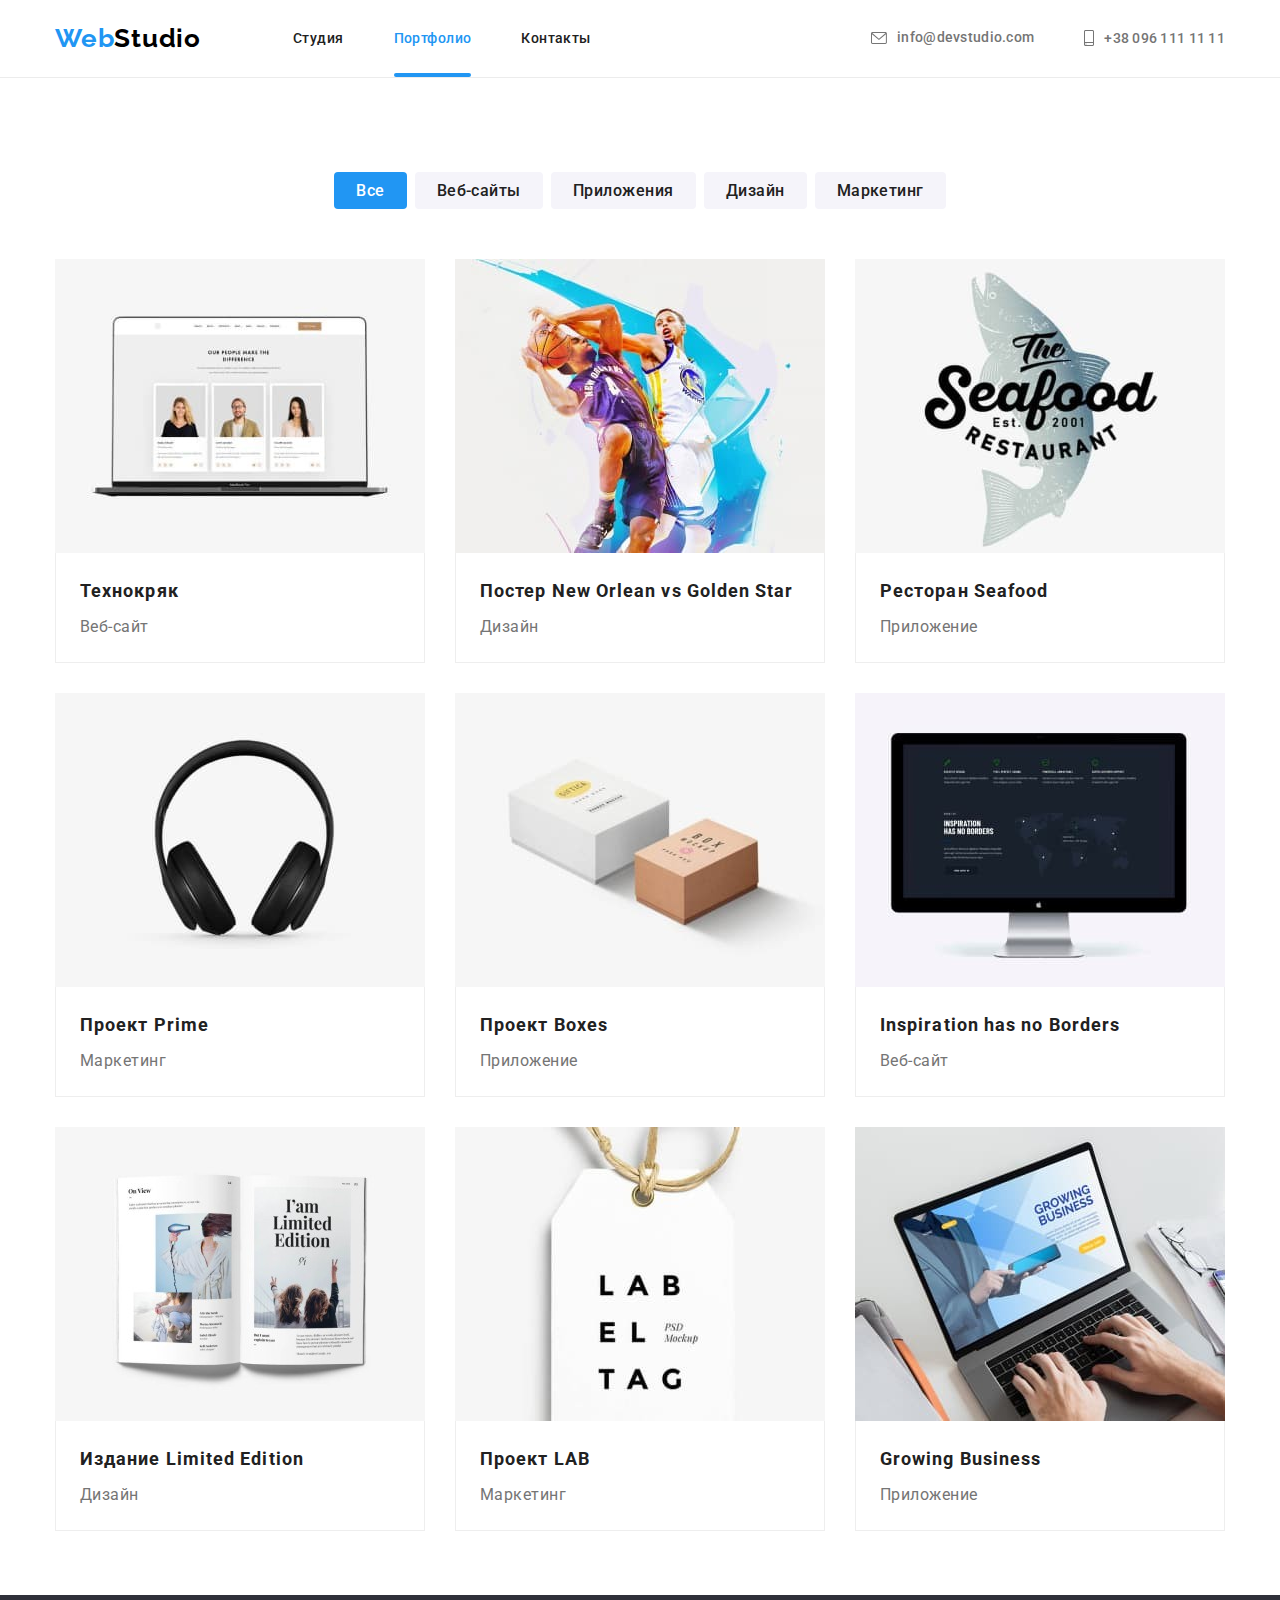
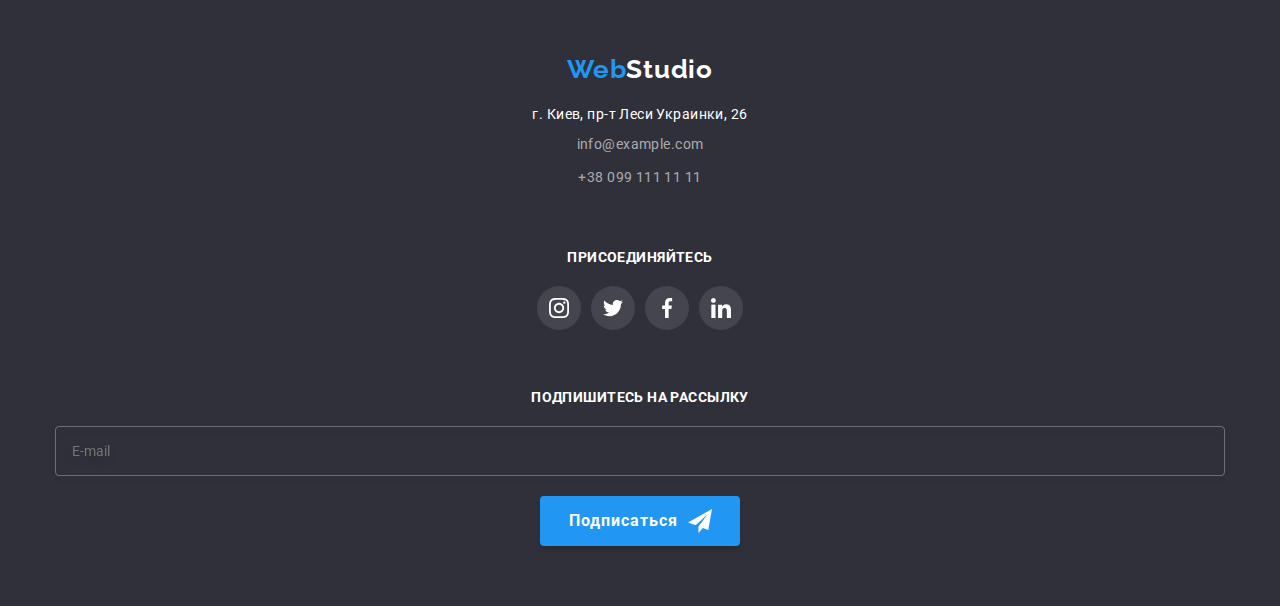
==== commit 78eaf430: "add8" ====
--- a/portfolio.html
+++ b/portfolio.html
@@ -67,7 +67,25 @@
                     <li class="portfolio__galery-info">
                          <a class="portfolio__link-galery link" href="">                                
                         <div class="portfolio__card-overlay">
-                            <img class="portfolio__img" src="./images/imgpotf1.jpg" alt="">
+                            <picture>                      
+                                <source
+                                    media="(min-width: 1200px)"
+                                    srcset="./images/galery/img-0_lg.jpg 1x, ./images/galery/img-0@2x_lg.jpg 2x"
+                                    type="image/jpg"
+                                />
+                                <source
+                                    media="(min-width: 768px)"
+                                    srcset="./images/galery/img-0_md.jpg 1x, ./images/galery/img-0@2x_md.jpg 2x"
+                                    type="image/jpg"
+                                />
+                                <source
+                                    media="(max-width: 767px)"
+                                    srcset="./images/galery/img-0_sm.jpg 1x, ./images/galery/img-0@2x_sm.jpg 2x"
+                                    type="image/jpg"
+                                />
+                                <img  src="./images/galery/img-0_sm.jpg" alt="Технокряк" width="450" height="294">
+                            </picture>
+                            
                             <div class="portfolio__overlay">
                                 <p class="portfolio__description">Ресурс предлагает комплексные предложения с разным уровнем функционала и сервисов. 
                                     Все это позволит посетителю получить исчерпывающие сведения о компании или частном лице.
@@ -82,8 +100,26 @@
                     </li>
                     <li class="portfolio__galery-info"> 
                         <a class="portfolio__link-galery link" href="">
-                        <div class="portfolio__card-overlay">                          
-                                <img class="portfolio__img" src="./images/imgpotf2.jpg" alt="">
+                        <div class="portfolio__card-overlay">     
+                            <picture>                      
+                                <source
+                                    media="(min-width: 1200px)"
+                                    srcset="./images/galery/img-1_lg.jpg 1x, ./images/galery/img-1@2x_lg.jpg 2x"
+                                    type="image/jpg"
+                                />
+                                <source
+                                    media="(min-width: 768px)"
+                                    srcset="./images/galery/img-1_md.jpg 1x, ./images/galery/img-1@2x_md.jpg 2x"
+                                    type="image/jpg"
+                                />
+                                <source
+                                    media="(max-width: 767px)"
+                                    srcset="./images/galery/img-1_sm.jpg 1x, ./images/galery/img-1@2x_sm.jpg 2x"
+                                    type="image/jpg"
+                                />
+                                <img  src="./images/galery/img-1_sm.jpg" alt="Постер New Orlean vs Golden Star" width="450" height="294">
+                            </picture>
+                              
                                 <div class="portfolio__overlay">
                                     <p class="portfolio__description">Ресурс предлагает комплексные предложения с разным уровнем функционала и сервисов. 
                                         Все это позволит посетителю получить исчерпывающие сведения о компании или частном лице.
@@ -98,8 +134,26 @@
                     </li>
                     <li class="portfolio__galery-info"> 
                         <a class="portfolio__link-galery link" href="">
-                        <div class="portfolio__card-overlay">                           
-                                <img class="portfolio__img" src="./images/imgpotf3.jpg" alt="">
+                        <div class="portfolio__card-overlay">      
+                            <picture>                      
+                                <source
+                                    media="(min-width: 1200px)"
+                                    srcset="./images/galery/img-2_lg.jpg 1x, ./images/galery/img-2@2x_lg.jpg 2x"
+                                    type="image/jpg"
+                                />
+                                <source
+                                    media="(min-width: 768px)"
+                                    srcset="./images/galery/img-2_lg.jpg 1x, ./images/galery/img-2@2x_md.jpg 2x"
+                                    type="image/jpg"
+                                />
+                                <source
+                                    media="(max-width: 767px)"
+                                    srcset="./images/galery/img-2_sm.jpg 1x, ./images/galery/img-2@2x_sm.jpg 2x"
+                                    type="image/jpg"
+                                />
+                                <img  src="./images/galery/img-2_sm.jpg" alt="Ресторан Seafood" width="450" height="294">
+                            </picture>
+                               
                                 <div class="portfolio__overlay">
                                     <p class="portfolio__description">Ресурс предлагает комплексные предложения с разным уровнем функционала и сервисов. 
                                         Все это позволит посетителю получить исчерпывающие сведения о компании или частном лице.
@@ -114,8 +168,26 @@
                     </li>
                     <li class="portfolio__galery-info">
                         <a class="portfolio__link-galery link" href="">
-                        <div class="portfolio__card-overlay">                            
-                                <img class="portfolio__img" src="./images/imgpotf4.jpg" alt="">
+                        <div class="portfolio__card-overlay">  
+                            <picture>                      
+                                <source
+                                    media="(min-width: 1200px)"
+                                    srcset="./images/galery/img-3_lg.jpg 1x, ./images/galery/img-3@2x_lg.jpg 2x"
+                                    type="image/jpg"
+                                />
+                                <source
+                                    media="(min-width: 768px)"
+                                    srcset="./images/galery/img-3_md.jpg 1x, ./images/galery/img-3@2x_md.jpg 2x"
+                                    type="image/jpg"
+                                />
+                                <source
+                                    media="(max-width: 767px)"
+                                    srcset="./images/galery/img-3_sm.jpg 1x, ./images/galery/img-3@2x_sm.jpg 2x"
+                                    type="image/jpg"
+                                />
+                                <img  src="./images/galery/img-3_sm.jpg" alt="Проект Prime" width="450" height="294">
+                            </picture>
+                                
                                 <div class="portfolio__overlay">
                                     <p class="portfolio__description">Ресурс предлагает комплексные предложения с разным уровнем функционала и сервисов. 
                                         Все это позволит посетителю получить исчерпывающие сведения о компании или частном лице.
@@ -131,7 +203,25 @@
                     <li class="portfolio__galery-info"> 
                         <a class="portfolio__link-galery link" href="">
                         <div class="portfolio__card-overlay">
-                               <img class="portfolio__img" src="./images/imgpotf5.jpg" alt="">
+                            <picture>                      
+                                <source
+                                    media="(min-width: 1200px)"
+                                    srcset="./images/galery/img-4_lg.jpg 1x, ./images/galery/img-4@2x_lg.jpg 2x"
+                                    type="image/jpg"
+                                />
+                                <source
+                                    media="(min-width: 768px)"
+                                    srcset="./images/galery/img-4_md.jpg 1x, ./images/galery/img-4@2x_md.jpg 2x"
+                                    type="image/jpg"
+                                />
+                                <source
+                                    media="(max-width: 767px)"
+                                    srcset="./images/galery/img-4_sm.jpg 1x, ./images/galery/img-4@2x_sm.jpg 2x"
+                                    type="image/jpg"
+                                />
+                                <img  src="./images/galery/img-4_sm.jpg" alt="Проект Boxes" width="450" height="294">
+                            </picture>
+                              
                                 <div class="portfolio__overlay">
                                     <p class="portfolio__description">Ресурс предлагает комплексные предложения с разным уровнем функционала и сервисов. 
                                         Все это позволит посетителю получить исчерпывающие сведения о компании или частном лице.
@@ -146,8 +236,26 @@
                     </li>
                     <li class="portfolio__galery-info"> 
                         <a class="portfolio__link-galery link" href="">
-                        <div class="portfolio__card-overlay">                           
-                                <img class="portfolio__img" src="./images/imgpotf6.jpg" alt="">
+                        <div class="portfolio__card-overlay">        
+                            <picture>                      
+                                <source
+                                    media="(min-width: 1200px)"
+                                    srcset="./images/galery/img-5_lg.jpg 1x, ./images/galery/img-5@2x_lg.jpg 2x"
+                                    type="image/jpg"
+                                />
+                                <source
+                                    media="(min-width: 768px)"
+                                    srcset="./images/galery/img-5_md.jpg 1x, ./images/galery/img-5@2x_md.jpg 2x"
+                                    type="image/jpg"
+                                />
+                                <source
+                                    media="(max-width: 767px)"
+                                    srcset="./images/galery/img-5_sm.jpg 1x, ./images/galery/img-5@2x_sm.jpg 2x"
+                                    type="image/jpg"
+                                />
+                                <img  src="./images/galery/img-5_sm.jpg" alt="Inspiration has no Borders" width="450" height="294">
+                            </picture> 
+                               
                                 <div class="portfolio__overlay">
                                     <p class="portfolio__description">Ресурс предлагает комплексные предложения с разным уровнем функционала и сервисов. 
                                         Все это позволит посетителю получить исчерпывающие сведения о компании или частном лице.
@@ -162,8 +270,26 @@
                     </li>                   
                     <li class="portfolio__galery-info"> 
                         <a class="portfolio__link-galery link" href="">
-                        <div class="portfolio__card-overlay">                           
-                                <img class="portfolio__img" src="./images/imgport7.jpg" alt="">
+                        <div class="portfolio__card-overlay">        
+                            <picture>                      
+                                <source
+                                    media="(min-width: 1200px)"
+                                    srcset="./images/galery/img-6_lg.jpg 1x, ./images/galery/img-6@2x_lg.jpg 2x"
+                                    type="image/jpg"
+                                />
+                                <source
+                                    media="(min-width: 768px)"
+                                    srcset="./images/galery/img-6_md.jpg 1x, ./images/galery/img-6@2x_md.jpg 2x"
+                                    type="image/jpg"
+                                />
+                                <source
+                                    media="(max-width: 767px)"
+                                    srcset="./images/galery/img-6_sm.jpg 1x, ./images/galery/img-6@2x_sm.jpg 2x"
+                                    type="image/jpg"
+                                />
+                                <img  src="./images/galery/img-6_sm.jpg" alt="Издание Limited Edition" width="450" height="294">
+                            </picture>
+                               
                                 <div class="portfolio__overlay">
                                     <p class="portfolio__description">Ресурс предлагает комплексные предложения с разным уровнем функционала и сервисов. 
                                         Все это позволит посетителю получить исчерпывающие сведения о компании или частном лице.
@@ -178,8 +304,26 @@
                     </li>
                     <li class="portfolio__galery-info"> 
                         <a class="portfolio__link-galery link" href="">
-                        <div class="portfolio__card-overlay">                           
-                                <img class="portfolio__img" src="./images/imgpotf8.jpg" alt="">
+                        <div class="portfolio__card-overlay">          
+                            <picture>                      
+                                <source
+                                    media="(min-width: 1200px)"
+                                    srcset="./images/galery/img-7_lg.jpg 1x, ./images/galery/img-7@2x_lg.jpg 2x"
+                                    type="image/jpg"
+                                />
+                                <source
+                                    media="(min-width: 768px)"
+                                    srcset="./images/galery/img-7_md.jpg 1x, ./images/galery/img-7@2x_md.jpg 2x"
+                                    type="image/jpg"
+                                />
+                                <source
+                                    media="(max-width: 767px)"
+                                    srcset="./images/galery/img-7_sm.jpg 1x, ./images/galery/img-7@2x_sm.jpg 2x"
+                                    type="image/jpg"
+                                />
+                                <img  src="./images/galery/img-7_sm.jpg" alt="Проект LAB" width="450" height="294">
+                            </picture>
+                             
                                 <div class="portfolio__overlay">
                                     <p class="portfolio__description">Ресурс предлагает комплексные предложения с разным уровнем функционала и сервисов. 
                                         Все это позволит посетителю получить исчерпывающие сведения о компании или частном лице.
@@ -194,8 +338,26 @@
                     </li>
                     <li class="portfolio__galery-info"> 
                         <a class="portfolio__link-galery link" href="">
-                        <div class="portfolio__card-overlay">                           
-                                <img class="portfolio__img" src="./images/imgpotf9.jpg" alt="">
+                        <div class="portfolio__card-overlay">          
+                            <picture>                      
+                                <source
+                                    media="(min-width: 1200px)"
+                                    srcset="./images/galery/img-8_lg.jpg 1x, ./images/galery/img-8@2x_lg.jpg 2x"
+                                    type="image/jpg"
+                                />
+                                <source
+                                    media="(min-width: 768px)"
+                                    srcset="./images/galery/img-8_md.jpg 1x, ./images/galery/img-8@2x_md.jpg 2x"
+                                    type="image/jpg"
+                                />
+                                <source
+                                    media="(max-width: 767px)"
+                                    srcset="./images/galery/img-8_sm.jpg 1x, ./images/galery/img-8@2x_sm.jpg 2x"
+                                    type="image/jpg"
+                                />
+                                <img  src="./images/galery/img-8_sm.jpg" alt="Growing Business" width="450" height="294">
+                            </picture>
+                                
                                 <div class="portfolio__overlay">
                                     <p class="portfolio__description">Ресурс предлагает комплексные предложения с разным уровнем функционала и сервисов. 
                                         Все это позволит посетителю получить исчерпывающие сведения о компании или частном лице.
--- a/css/main.min.css
+++ b/css/main.min.css
@@ -1 +1 @@
-:root{--logo-color:#000000;--main-font: "Roboto";--secondary-font: "Raleway";--accent-color: #2196F3;--main-txt-dark: #FFFFFF;--main-txt-light: #212121;--p-color: #757575;--fill-color: #AFB1B8;--footer-color:#2F303A;--animation: 250ms cubic-bezier(0.4, 0, 0.2, 1);--indent:30px}body{font-family:Roboto,sans-serif;font-size:14px;letter-spacing:.03em;background-color:#fff;color:#212121}body.no-scroll{overflow:hidden}h1,h2,h3,h4,p{margin-top:0;margin-bottom:0}ul{margin-top:0;margin-bottom:0;padding-left:0}img{display:block;max-width:100%;height:auto}.list{list-style:none;margin-top:0;padding-left:0}.link{text-decoration:none}.container{width:100%;padding-left:15px;padding-right:15px;margin-left:auto;margin-right:auto}@media screen and (min-width: 480px){.container{max-width:480px}}@media screen and (min-width: 768px){.container{max-width:768px}}@media screen and (min-width: 1200px){.container{max-width:1200px}}.section{padding-top:60px;padding-bottom:60px}@media screen and (min-width: 1200px){.section{padding-top:94px;padding-bottom:94px}}.hero__btn{margin-left:auto;margin-right:auto;margin-top:30px;padding:10px 32px;min-width:200px;-webkit-box-shadow:0px 4px 4px rgba(0,0,0,.15);box-shadow:0px 4px 4px rgba(0,0,0,.15);border:none;border-radius:4px;font-family:Roboto,sans-serif;font-weight:700;font-size:16px;line-height:1.88;text-align:center;letter-spacing:.06em;cursor:pointer;background-color:var(--accent-color);color:var(--main-txt-dark)}.modal__button{display:block;margin-left:auto;margin-right:auto;padding:10px 32px;min-width:200px;-webkit-box-shadow:rgba(0,0,0,.15) 0px 4px 4px;box-shadow:rgba(0,0,0,.15) 0px 4px 4px;border:none;border-radius:4px;font-weight:700;font-size:16px;line-height:1.88;text-align:center;letter-spacing:.06em;cursor:pointer;background-color:var(--accent-color);color:var(--main-txt-dark);-webkit-transition:-webkit-box-shadow var(--animation);transition:-webkit-box-shadow var(--animation);transition:box-shadow var(--animation);transition:box-shadow var(--animation), -webkit-box-shadow var(--animation)}.modal__button:hover,.modal__button:focus{-webkit-box-shadow:0px 4px 4px rgba(0,0,0,.25);box-shadow:0px 4px 4px rgba(0,0,0,.25)}.modal__close-btn{position:absolute;top:8px;right:8px;display:-webkit-box;display:-ms-flexbox;display:flex;-webkit-box-align:center;-ms-flex-align:center;align-items:center;-webkit-box-pack:center;-ms-flex-pack:center;justify-content:center;width:30px;height:30px;border:1px solid rgba(0,0,0,.1);border-radius:50%;background-color:var(--main-txt-dark);cursor:pointer;-webkit-transition:fill var(--animation);transition:fill var(--animation)}.modal__close-btn:hover,.modal__close-btn:focus{fill:var(--accent-color)}.portfolio__btn{padding:6px 22px;border-radius:4px;border:none;font-family:Roboto;font-weight:500;font-size:16px;line-height:1.6;letter-spacing:.03em;cursor:pointer;color:var(--main-txt-light);-webkit-transition:color var(--animation),background-color var(--animation),-webkit-box-shadow var(--animation);transition:color var(--animation),background-color var(--animation),-webkit-box-shadow var(--animation);transition:color var(--animation),background-color var(--animation),box-shadow var(--animation);transition:color var(--animation),background-color var(--animation),box-shadow var(--animation),-webkit-box-shadow var(--animation);background-color:#f5f4fa}.portfolio__btn--accent{background-color:var(--accent-color);color:var(--main-txt-dark)}.portfolio__btn:hover,.portfolio__btn:focus{-webkit-box-shadow:0px 4px 4px rgba(0,0,0,.25);box-shadow:0px 4px 4px rgba(0,0,0,.25);background-color:var(--accent-color);color:var(--main-txt-dark)}.footer-send__btn{display:-webkit-box;display:-ms-flexbox;display:flex;-webkit-box-align:center;-ms-flex-align:center;align-items:center;letter-spacing:.06em;margin-left:auto;margin-right:auto;padding-top:10px;padding-right:28px;padding-bottom:10px;padding-left:29px;font-weight:700;font-size:16px;line-height:1.88;color:var(--main-txt-dark);background-color:var(--accent-color);cursor:pointer;-webkit-box-shadow:0px 4px 4px rgba(0,0,0,.15);box-shadow:0px 4px 4px rgba(0,0,0,.15);border-radius:4px;border:none}.list__title{margin-bottom:10px;font-family:Roboto,sans-serif;font-style:normal;font-weight:bold;font-size:14px;line-height:1.1;letter-spacing:.03em;text-transform:uppercase;color:var(--main-txt-light)}@media screen and (max-width: 767px){.list__title{text-align:center}}.team__title{margin-bottom:50px;font-weight:700;font-size:36px;line-height:1.1;text-align:center;letter-spacing:.03em;color:var(--main-txt-light)}.clients__title{margin-bottom:50px;font-weight:700;font-size:36px;line-height:1.1;text-align:center;letter-spacing:.03em;color:var(--main-txt-light)}@media screen and (max-width: 1199px){.clients__title{font-size:28px}}.icon-footer__title{text-align:center;text-transform:uppercase;font-weight:700;line-height:1.14;margin-bottom:20px;color:var(--main-txt-dark);-webkit-box-align:center;-ms-flex-align:center;align-items:center}.portfolio__galery-title{border:1px solid #eee;border-top:none;padding-top:20px;padding-bottom:20px;padding-left:24px}.description__title{margin-bottom:50px;font-family:Roboto,sans-serif;font-style:normal;font-weight:bold;font-size:36px;line-height:1.1;text-align:center;letter-spacing:.03em;color:var(--main-txt-light)}.portfolio__overlay{position:absolute;top:0;left:0;-webkit-transform:translateY(100%);transform:translateY(100%);width:370px;height:294px;padding-top:63px;padding-bottom:63px;background-color:rgba(33,150,243,.9);padding-left:24px;padding-right:24px;-webkit-transition:-webkit-transform var(--animation);transition:-webkit-transform var(--animation);transition:transform var(--animation);transition:transform var(--animation), -webkit-transform var(--animation)}.portfolio__link-galery:hover .portfolio__overlay,.portfolio__link-galery:focus .portfolio__overlay{-webkit-transform:translateY(0%);transform:translateY(0%)}.mobile-menu-btn{z-index:10;width:40px;height:40px;background-color:rgba(0,0,0,0);border:none;display:-webkit-box;display:-ms-flexbox;display:flex;-webkit-box-pack:center;-ms-flex-pack:center;justify-content:center;-webkit-box-align:center;-ms-flex-align:center;align-items:center}@media screen and (min-width: 768px){.mobile-menu-btn{display:none}}.mobile-menu-btn:hover,.mobile-menu-btn:focus{fill:var(--accent-color)}.mobile-menu{position:fixed;top:0;left:0;width:100%;height:100%;padding:48px 40px;display:-webkit-box;display:-ms-flexbox;display:flex;-webkit-box-orient:vertical;-webkit-box-direction:normal;-ms-flex-direction:column;flex-direction:column;background-color:#fff;-webkit-transform:translateX(100%);transform:translateX(100%);-webkit-transition:-webkit-transform 500ms;transition:-webkit-transform 500ms;transition:transform 500ms;transition:transform 500ms, -webkit-transform 500ms}.mobile-menu.is-open{-webkit-transform:translateX(0);transform:translateX(0)}.mobile-menu-nav{margin-bottom:auto}.mobile-menu-item{font-size:40px;line-height:47px;line-height:100%;letter-spacing:.02em;text-decoration:none;color:#212121}.mobile-menu-nav:not(:last-child) .mobile-menu-item{margin-bottom:32px}.mobile-menu-contacts{margin-bottom:64px}.mobile-menu-contacts-tell{margin-bottom:32px;font-style:normal;font-weight:500;font-size:34px;line-height:40px;letter-spacing:.02em;color:#2196f3}.mobile-menu-contacts-mail{font-style:normal;font-weight:500;font-size:24px;line-height:28px;letter-spacing:.02em;color:#757575}.mobile-menu-link{font-weight:500;line-height:47px;letter-spacing:.02em;color:#212121}.mobile-menu-socials{margin-right:auto;display:-webkit-box;display:-ms-flexbox;display:flex;gap:10px;-webkit-box-align:center;-ms-flex-align:center;align-items:center}.mobile-menu-socials-link{font-style:normal;font-weight:500;font-size:18px;line-height:22px;letter-spacing:.02em;color:#2196f3}.mobile-menu-socials-item:not(:last-child) .mobile-menu-socials-link{padding-right:10px;border-right:1px solid rgba(33,33,33,.2)}.mobile-menu-burger{-webkit-transition:500ms;transition:500ms}.mobile-menu-btn .is-open .mobile-menu-burger{opacity:0}.mobile-menu-close{-webkit-transition:500ms;transition:500ms;z-index:100;opacity:0}.mobile-menu-btn .is-open .mobile-menu-close{opacity:1}.header__page{border-bottom:1px solid #ececec}.header-container{-webkit-box-pack:justify;-ms-flex-pack:justify;justify-content:space-between;display:-webkit-box;display:-ms-flexbox;display:flex;-webkit-box-align:center;-ms-flex-align:center;align-items:center}.logo{margin-right:92px;display:block;font-family:Raleway;font-style:normal;font-weight:bold;font-size:26px;line-height:1.1;letter-spacing:.03em;color:var(--logo-color)}@media screen and (min-width: 480px)and (max-width: 767px){.logo{padding-top:16px;padding-bottom:16px}}.header__nav{display:none}.header__link--active{color:var(--accent-color)}.info-list{display:none}.hero{background-image:-webkit-gradient(linear, left bottom, left top, from(rgba(47, 48, 58, 0.4)), to(rgba(47, 48, 58, 0.4))),url(../images/hero/Img\ \(1\).jpg);background-image:linear-gradient(to top, rgba(47, 48, 58, 0.4), rgba(47, 48, 58, 0.4)),url(../images/hero/Img\ \(1\).jpg);background-size:cover;background-repeat:no-repeat;background-position:center;max-width:1600px;height:600px;margin:0 auto;text-align:center;padding-top:200px;padding-bottom:200px;background-color:#c4c4c4}.hero__slogan{font-family:Roboto,sans-serif;font-style:normal;font-weight:900;font-size:44px;letter-spacing:.06em;line-height:1.36;text-align:center;color:var(--main-txt-dark)}.feature-section{padding-top:60px;padding-bottom:60px}@media screen and (min-width: 1200px){.feature-section{padding-top:94px;padding-bottom:94px}}.list__title-site::before{display:block;content:"";height:120px;background-color:#f5f4fa;background-repeat:no-repeat;background-position:center;margin-bottom:30px}.list__title-antenna::before{background-image:url(../images/antenna\ 1.png)}.list__title-clock::before{background-image:url(../images/clock\ 1.png)}.list__title-diagram::before{background-image:url(../images/diagram\ 1.png)}.list__title-astronaut::before{background-image:url(../images/astronaut\ 1.png)}.list__text{font-family:Roboto;font-style:normal;font-weight:normal;font-size:14px;line-height:1.7;letter-spacing:.03em;color:var(--p-color)}.list__title-site{-ms-flex-preferred-size:calc((100% - 30px)/2);flex-basis:calc((100% - 30px)/2)}@media screen and (max-width: 767px){.list__title-site:not(:last-child){margin-bottom:30px}}.feature-section__list{-ms-flex-wrap:nowrap;flex-wrap:nowrap}@media screen and (min-width: 768px){.feature-section__list{gap:30px;display:-webkit-box;display:-ms-flexbox;display:flex;-ms-flex-wrap:wrap;flex-wrap:wrap}}@media screen and (min-width: 1200px){.feature-section__list{-ms-flex-wrap:nowrap;flex-wrap:nowrap}}.description{padding-bottom:94px}@media screen and (max-width: 1199px){.description{display:none}}.list__image{width:370px;position:relative}.list__image:not(:last-child){margin-right:30px}.list__description-text{text-transform:uppercase;color:var(--main-txt-dark);background-color:rgba(47,48,58,.8);position:absolute;font-weight:700;line-height:1.6;width:100%;height:70px;bottom:0;display:-webkit-box;display:-ms-flexbox;display:flex;-webkit-box-pack:center;-ms-flex-pack:center;justify-content:center;-webkit-box-align:center;-ms-flex-align:center;align-items:center}.description__list{display:-webkit-box;display:-ms-flexbox;display:flex;-webkit-box-align:center;-ms-flex-align:center;align-items:center}.team{background:#f5f4fa}.team__list{-webkit-box-pack:center;-ms-flex-pack:center;justify-content:center;background:var(--main-txt-dark);-webkit-box-shadow:0px 1px 3px rgba(0,0,0,.12),0px 1px 1px rgba(0,0,0,.14),0px 2px 1px rgba(0,0,0,.2);box-shadow:0px 1px 3px rgba(0,0,0,.12),0px 1px 1px rgba(0,0,0,.14),0px 2px 1px rgba(0,0,0,.2);border-radius:0px 0px 4px 4px;-ms-flex-preferred-size:calc((100% - 30px)/2);flex-basis:calc((100% - 30px)/2)}@media screen and (max-width: 767px){.team__list:not(:last-child){margin-bottom:30px}}.team__names{-webkit-box-orient:horizontal;-webkit-box-direction:normal;-ms-flex-direction:row;flex-direction:row}@media screen and (min-width: 768px){.team__names{display:-webkit-box;display:-ms-flexbox;display:flex;-ms-flex-wrap:wrap;flex-wrap:wrap;gap:30px}}@media screen and (min-width: 1200px){.team__names{display:-webkit-box;display:-ms-flexbox;display:flex;gap:30px;-ms-flex-wrap:nowrap;flex-wrap:nowrap}}.team__container{padding-top:30px;padding-bottom:24px}@media screen and (min-width: 1200px){.team__container{padding-top:30px;padding-bottom:30px}}.team__name{margin-bottom:10px;font-family:Roboto;font-style:normal;font-weight:500;font-size:16px;line-height:1.1;text-align:center;letter-spacing:.03em;color:var(--main-txt-light)}.team__job{font-size:16px;line-height:1.1;text-align:center;color:var(--p-color)}.team__social-list{-webkit-box-pack:center;-ms-flex-pack:center;justify-content:center;margin-top:16px;display:-webkit-box;display:-ms-flexbox;display:flex;-webkit-box-align:center;-ms-flex-align:center;align-items:center}.team__social-link{display:-webkit-box;display:-ms-flexbox;display:flex;-webkit-box-align:center;-ms-flex-align:center;align-items:center;-webkit-box-pack:center;-ms-flex-pack:center;justify-content:center;width:44px;height:44px;background-color:var(--main-txt-dark);border-radius:50%;color:var(--fill-color);-webkit-transition:color var(--animation),background-color var(--animation);transition:color var(--animation),background-color var(--animation)}.team__social-link:hover,.team__social-link:focus{background-color:var(--accent-color);color:var(--main-txt-dark)}.team__social-item:not(:last-child){margin-right:10px}.team__social-icon{width:20px;height:20px;fill:currentColor}.link{display:-webkit-box;display:-ms-flexbox;display:flex;-webkit-box-align:center;-ms-flex-align:center;align-items:center}.clients{padding-top:60px;padding-bottom:60px}@media screen and (min-width: 1200px){.clients{padding-top:94px;padding-bottom:94px}}.clients__list{display:-webkit-box;display:-ms-flexbox;display:flex;-ms-flex-wrap:wrap;flex-wrap:wrap;gap:30px}.clients__link-section{gap:30px}.clients__link-style{border:1px solid var(--fill-color);display:-webkit-box;display:-ms-flexbox;display:flex;-webkit-box-align:center;-ms-flex-align:center;align-items:center;-webkit-box-pack:center;-ms-flex-pack:center;justify-content:center;border-radius:4px;width:170px;height:92px;color:var(--fill-color);-webkit-transition:color var(--animation),border-color var(--animation);transition:color var(--animation),border-color var(--animation)}.clients__link-style:hover,.clients__link-style:focus{color:var(--accent-color);border-color:var(--accent-color)}@media screen and (min-width: 480px){.clients__link-style{width:210px}}@media screen and (min-width: 768px){.clients__link-style{width:226px}}@media screen and (min-width: 1200px){.clients__link-style{width:170px}}.clients__link{fill:currentColor;width:106px;height:60px}@media screen and (min-width: 480px){.portfolio__list-nav{display:-webkit-box;display:-ms-flexbox;display:flex;-ms-flex-wrap:wrap;flex-wrap:wrap;margin-bottom:40px;-webkit-box-align:stretch;-ms-flex-align:stretch;align-items:stretch;-webkit-box-pack:start;-ms-flex-pack:start;justify-content:flex-start;list-style:none}}@media screen and (min-width: 768px){.portfolio__list-nav{display:-webkit-box;display:-ms-flexbox;display:flex;-webkit-box-align:center;-ms-flex-align:center;align-items:center;margin-bottom:30px;-webkit-box-pack:center;-ms-flex-pack:center;justify-content:center}}@media screen and (min-width: 1200px){.portfolio__list-nav{margin-bottom:50px}}.portfolio__navigation:not(:last-child){margin-right:8px}@media screen and (max-width: 767px){.portfolio__navigation:nth-child(-n+3){margin-bottom:15px}}.list{-webkit-box-pack:center;-ms-flex-pack:center;justify-content:center}@media screen and (min-width: 768px){.portfolio__galery{display:-webkit-box;display:-ms-flexbox;display:flex;-ms-flex-wrap:wrap;flex-wrap:wrap;-webkit-column-gap:30px;-moz-column-gap:30px;column-gap:30px;margin-bottom:-30px;-webkit-box-align:center;-ms-flex-align:center;align-items:center}}.portfolio__galery-info{-webkit-box-pack:justify;-ms-flex-pack:justify;justify-content:space-between}@media screen and (min-width: 480px){.portfolio__galery-info:not(:last-child){margin-bottom:30px}}@media screen and (max-width: 1199px){.portfolio__galery-info{-ms-flex-preferred-size:calc((100% - 30px)/2);flex-basis:calc((100% - 30px)/2)}}.portfolio__link-galery{display:block;-webkit-transition:-webkit-box-shadow var(--animation);transition:-webkit-box-shadow var(--animation);transition:box-shadow var(--animation);transition:box-shadow var(--animation), -webkit-box-shadow var(--animation);-webkit-box-pack:center;-ms-flex-pack:center;justify-content:center}.portfolio__link-galery:hover,.portfolio__link-galery:focus{-webkit-box-shadow:1px 4px 6px 0px rgba(0,0,0,.16),0px 4px 4px 0px rgba(0,0,0,.06),0px 1px 1px 0px rgba(0,0,0,.12);box-shadow:1px 4px 6px 0px rgba(0,0,0,.16),0px 4px 4px 0px rgba(0,0,0,.06),0px 1px 1px 0px rgba(0,0,0,.12)}.portfolio__card-overlay{position:relative;overflow:hidden}.portfolio__img{height:auto}.portfolio__description{width:332px;height:168px;font-weight:400;font-size:18px;line-height:28px;color:var(--main-txt-dark)}.portfolio__name-link{margin-bottom:4px;font-family:Roboto;font-style:normal;font-weight:bold;font-size:18px;line-height:2;letter-spacing:.06em;color:var(--main-txt-light)}.portfolio__text{margin-top:0px;margin-bottom:0px;font-family:Roboto;font-style:normal;font-weight:normal;font-size:16px;line-height:1.8;letter-spacing:.03em;color:var(--p-color)}.backdrop{position:fixed;top:0;left:0;width:100%;height:100%;opacity:1;visibility:visible;pointer-events:initial;z-index:1000;-webkit-transition:opacity var(--animation),visibility var(--animation);transition:opacity var(--animation),visibility var(--animation);background-color:rgba(0,0,0,.2)}.backdrop.is-hidden{opacity:0;visibility:hidden;pointer-events:none}.modal{position:absolute;top:50%;left:50%;padding:40px;-webkit-transform:translate(-50%, -50%);transform:translate(-50%, -50%);width:528px;height:581px;background-color:var(--main-txt-dark);border-radius:4px;-webkit-box-shadow:0px 4px 4px 0px rgba(0,0,0,.25);box-shadow:0px 4px 4px 0px rgba(0,0,0,.25)}.modal-form__text{display:block;margin-bottom:12px;font-size:20px;line-height:23px}.modal-form__contact-container{margin-bottom:10px;position:relative}.modal-form__contact{font-size:12px;line-height:1.17;letter-spacing:.01em;color:var(--p-color)}.modal-form__input{margin-top:4px;width:100%;height:40px;padding-top:4px;padding-right:6px;padding-bottom:4px;padding-left:42px;border-radius:4px;outline:none;cursor:pointer;border:1px solid rgba(33,33,33,.2);-webkit-transition:color var(--animation),border-color var(--animation);transition:color var(--animation),border-color var(--animation)}.modal-form__input:hover,.modal-form__input:focus{border-color:var(--accent-color)}.modal-form__input:hover+.modal-form__icon{fill:var(--accent-color)}.modal-form__icon{position:absolute;left:12px;cursor:pointer;bottom:11px;color:var(--main-txt-light);-webkit-transition:fill var(--animation);transition:fill var(--animation)}.modal-form__icon:hover{color:var(--accent-color)}.modal__comm{display:block;line-height:23px}.modal__comment-text{font-weight:400;font-size:12px;line-height:14px;letter-spacing:.01em;color:var(--p-color)}.modal__comment{width:100%;height:120px;padding:12px 16px;font-weight:400;font-size:12px;line-height:16px;letter-spacing:.01em;resize:none;outline:none;border-radius:4px;border:1px solid rgba(33,33,33,.2);-webkit-transition:border-color var(--animation);transition:border-color var(--animation)}.modal__comment:hover,.modal__comment:focus{border-color:var(--accent-color)}.modal__form-checkbox{display:-webkit-box;display:-ms-flexbox;display:flex;margin-bottom:30px;-webkit-box-align:center;-ms-flex-align:center;align-items:center;-webkit-box-pack:center;-ms-flex-pack:center;justify-content:center;gap:7px}.modal__visually-hidden{position:absolute;width:1px;height:1px;margin:-1px;border:0;padding:0;white-space:nowrap;-webkit-clip-path:inset(100%);clip-path:inset(100%);clip:rect(0 0 0 0);overflow:hidden}.modal__checkbox-custom{display:-webkit-inline-box;display:-ms-inline-flexbox;display:inline-flex;-webkit-box-align:center;-ms-flex-align:center;align-items:center;-webkit-box-pack:center;-ms-flex-pack:center;justify-content:center;width:16px;height:15px;outline-offset:-2px;border-radius:2px;border:1px solid var(--main-txt-light);border-color:var(--main-txt-light);-webkit-transition:outline-color var(--animation),background-color var(--animation);transition:outline-color var(--animation),background-color var(--animation)}.modal__checkbox-input:checked+.modal__checkbox-custom{background-color:var(--accent-color);outline:2px solid var(--accent-color)}.modal__checkbox-icon{fill:var(--main-txt-dark)}.modal__text-agreed{font-weight:400;font-size:14px;line-height:1.71px;letter-spacing:.03em;color:var(--p-color)}.modal__link{font-weight:400;font-size:14px;line-height:1.71;letter-spacing:.03em;-webkit-text-decoration-line:underline;text-decoration-line:underline;color:var(--accent-color)}.footer{background-color:var(--footer-color)}.information{margin-bottom:60px}.information__email{margin-bottom:9px}.information__email-link{-webkit-box-pack:center;-ms-flex-pack:center;justify-content:center;font-family:Roboto;font-size:14px;line-height:1.7;letter-spacing:.03em;color:rgba(255,255,255,.6);font-style:normal;-webkit-transition:color var(--animation);transition:color var(--animation)}.information__email-link:hover,.information__email-link:focus{color:var(--accent-color)}.information__contact-link{-webkit-box-pack:center;-ms-flex-pack:center;justify-content:center;font-family:Roboto;font-size:14px;line-height:1.7;letter-spacing:.03em;color:rgba(255,255,255,.6);font-style:normal;-webkit-transition:color var(--animation);transition:color var(--animation)}.information__contact-link:hover,.information__contact-link:focus{color:var(--accent-color)}.footer-site__logo{margin-bottom:20px;color:var(--main-txt-dark);width:100%;-webkit-box-pack:center;-ms-flex-pack:center;justify-content:center}.logo__accent{font-family:Raleway;font-style:normal;font-weight:bold;font-size:26px;line-height:1.1;letter-spacing:.03em;color:var(--accent-color)}.adress{-webkit-box-align:center;-ms-flex-align:center;align-items:center;margin-bottom:9px;height:21px;left:215px;top:1739px;font-family:Roboto;font-style:normal;font-weight:normal;font-size:14px;line-height:1.7;letter-spacing:.03em;color:var(--main-txt-dark);-webkit-transition:color var(--animation);transition:color var(--animation);cursor:pointer}.adress:hover,.adress:focus{color:var(--accent-color)}.icon-footer{display:block;margin-bottom:60px}.list-footer{display:-webkit-box;display:-ms-flexbox;display:flex;background-position:center}.footer-section{-webkit-box-align:baseline;-ms-flex-align:baseline;align-items:baseline}.footer-container{-webkit-box-orient:vertical;-webkit-box-direction:normal;-ms-flex-direction:column;flex-direction:column;display:-webkit-box;display:-ms-flexbox;display:flex}.icon-footer__item:not(:last-child){margin-right:10px}.icon-footer__link{display:-webkit-box;display:-ms-flexbox;display:flex;-webkit-box-align:center;-ms-flex-align:center;align-items:center;-webkit-box-pack:center;-ms-flex-pack:center;justify-content:center;width:44px;height:44px;background-color:rgba(255,255,255,.1);border-radius:50%;-webkit-transition:background-color var(--animation);transition:background-color var(--animation)}.icon-footer__link:hover,.icon-footer__link:focus{background-color:var(--accent-color)}.icon-footer__icon{width:20px;height:20px;fill:var(--main-txt-dark);-webkit-transition:color var(--animation),background-color var(--animation);transition:color var(--animation),background-color var(--animation)}.icon-footer__link:hover .icon-footer__icon,.icon-footer__link:focus .icon-footer__icon{color:var(--main-txt-dark)}.footer-send{margin-left:auto}.footer-send__input{padding-left:16px;width:100%;height:50px;color:rgba(255,255,255,.6);border:1px solid rgba(255,255,255,.3);-webkit-filter:drop-shadow(0px 4px 4px rgba(0, 0, 0, 0.15));filter:drop-shadow(0px 4px 4px rgba(0, 0, 0, 0.15));border-radius:4px;background-color:rgba(0,0,0,0);outline:rgba(0,0,0,0);cursor:pointer;-webkit-transition:border-color var(--animation);transition:border-color var(--animation);margin-bottom:20px}.footer-send__input:hover,.footer-send__input:focus{border-color:var(--accent-color)}.svg-send{margin-left:10px}.footer-site{padding-top:60px;padding-bottom:60px}/*# sourceMappingURL=main.min.css.map */+:root{--logo-color:#000000;--main-font: "Roboto";--secondary-font: "Raleway";--accent-color: #2196F3;--main-txt-dark: #FFFFFF;--main-txt-light: #212121;--p-color: #757575;--fill-color: #AFB1B8;--footer-color:#2F303A;--animation: 250ms cubic-bezier(0.4, 0, 0.2, 1);--indent:30px}body{font-family:Roboto,sans-serif;font-size:14px;letter-spacing:.03em;background-color:#fff;color:#212121}body.no-scroll{overflow:hidden}h1,h2,h3,h4,p{margin-top:0;margin-bottom:0}ul{margin-top:0;margin-bottom:0;padding-left:0}img{display:block;width:100%;height:auto}.list{list-style:none;margin-top:0;padding-left:0}.link{text-decoration:none}.container{width:100%;padding-left:15px;padding-right:15px;margin-left:auto;margin-right:auto}@media screen and (min-width: 480px){.container{max-width:480px}}@media screen and (min-width: 768px){.container{max-width:768px}}@media screen and (min-width: 1200px){.container{max-width:1200px}}.section{padding-top:60px;padding-bottom:60px}@media screen and (min-width: 1200px){.section{padding-top:94px;padding-bottom:94px}}.hero__btn{margin-left:auto;margin-right:auto;margin-top:30px;padding:10px 32px;min-width:200px;-webkit-box-shadow:0px 4px 4px rgba(0,0,0,.15);box-shadow:0px 4px 4px rgba(0,0,0,.15);border:none;border-radius:4px;font-family:Roboto,sans-serif;font-weight:700;font-size:16px;line-height:1.88;text-align:center;letter-spacing:.06em;cursor:pointer;background-color:var(--accent-color);color:var(--main-txt-dark)}.modal__button{display:block;margin-left:auto;margin-right:auto;padding:10px 32px;min-width:200px;-webkit-box-shadow:rgba(0,0,0,.15) 0px 4px 4px;box-shadow:rgba(0,0,0,.15) 0px 4px 4px;border:none;border-radius:4px;font-weight:700;font-size:16px;line-height:1.88;text-align:center;letter-spacing:.06em;cursor:pointer;background-color:var(--accent-color);color:var(--main-txt-dark);-webkit-transition:-webkit-box-shadow var(--animation);transition:-webkit-box-shadow var(--animation);transition:box-shadow var(--animation);transition:box-shadow var(--animation), -webkit-box-shadow var(--animation)}.modal__button:hover,.modal__button:focus{-webkit-box-shadow:0px 4px 4px rgba(0,0,0,.25);box-shadow:0px 4px 4px rgba(0,0,0,.25)}.modal__close-btn{position:absolute;top:8px;right:8px;display:-webkit-box;display:-ms-flexbox;display:flex;-webkit-box-align:center;-ms-flex-align:center;align-items:center;-webkit-box-pack:center;-ms-flex-pack:center;justify-content:center;width:30px;height:30px;border:1px solid rgba(0,0,0,.1);border-radius:50%;background-color:var(--main-txt-dark);cursor:pointer;-webkit-transition:fill var(--animation);transition:fill var(--animation)}.modal__close-btn:hover,.modal__close-btn:focus{fill:var(--accent-color)}.portfolio__btn{padding:6px 22px;border-radius:4px;border:none;font-family:Roboto;font-weight:500;font-size:16px;line-height:1.6;letter-spacing:.03em;cursor:pointer;color:var(--main-txt-light);-webkit-transition:color var(--animation),background-color var(--animation),-webkit-box-shadow var(--animation);transition:color var(--animation),background-color var(--animation),-webkit-box-shadow var(--animation);transition:color var(--animation),background-color var(--animation),box-shadow var(--animation);transition:color var(--animation),background-color var(--animation),box-shadow var(--animation),-webkit-box-shadow var(--animation);background-color:#f5f4fa}.portfolio__btn--accent{background-color:var(--accent-color);color:var(--main-txt-dark)}.portfolio__btn:hover,.portfolio__btn:focus{-webkit-box-shadow:0px 4px 4px rgba(0,0,0,.25);box-shadow:0px 4px 4px rgba(0,0,0,.25);background-color:var(--accent-color);color:var(--main-txt-dark)}.footer-send__btn{display:-webkit-box;display:-ms-flexbox;display:flex;-webkit-box-align:center;-ms-flex-align:center;align-items:center;letter-spacing:.06em;margin-left:auto;margin-right:auto;padding-top:10px;padding-right:28px;padding-bottom:10px;padding-left:29px;font-weight:700;font-size:16px;line-height:1.88;color:var(--main-txt-dark);background-color:var(--accent-color);cursor:pointer;-webkit-box-shadow:0px 4px 4px rgba(0,0,0,.15);box-shadow:0px 4px 4px rgba(0,0,0,.15);border-radius:4px;border:none}.list__title{margin-bottom:10px;font-family:Roboto,sans-serif;font-style:normal;font-weight:bold;font-size:14px;line-height:1.1;letter-spacing:.03em;text-transform:uppercase;color:var(--main-txt-light)}@media screen and (max-width: 767px){.list__title{text-align:center}}.team__title{margin-bottom:50px;font-weight:700;font-size:36px;line-height:1.1;text-align:center;letter-spacing:.03em;color:var(--main-txt-light)}.clients__title{margin-bottom:50px;font-weight:700;font-size:36px;line-height:1.1;text-align:center;letter-spacing:.03em;color:var(--main-txt-light)}@media screen and (max-width: 1199px){.clients__title{font-size:28px}}.icon-footer__title{text-align:center;text-transform:uppercase;font-weight:700;line-height:1.14;margin-bottom:20px;color:var(--main-txt-dark);-webkit-box-align:center;-ms-flex-align:center;align-items:center}.portfolio__galery-title{border:1px solid #eee;border-top:none;padding-top:20px;padding-bottom:20px;padding-left:24px}.description__title{margin-bottom:50px;font-family:Roboto,sans-serif;font-style:normal;font-weight:bold;font-size:36px;line-height:1.1;text-align:center;letter-spacing:.03em;color:var(--main-txt-light)}.portfolio__overlay{position:absolute;top:0;left:0;-webkit-transform:translateY(100%);transform:translateY(100%);width:370px;height:294px;padding-top:63px;padding-bottom:63px;background-color:rgba(33,150,243,.9);padding-left:24px;padding-right:24px;-webkit-transition:-webkit-transform var(--animation);transition:-webkit-transform var(--animation);transition:transform var(--animation);transition:transform var(--animation), -webkit-transform var(--animation)}.portfolio__link-galery:hover .portfolio__overlay,.portfolio__link-galery:focus .portfolio__overlay{-webkit-transform:translateY(0%);transform:translateY(0%)}.mobile-menu-btn{z-index:10;width:40px;height:40px;background-color:rgba(0,0,0,0);border:none;display:-webkit-box;display:-ms-flexbox;display:flex;-webkit-box-pack:center;-ms-flex-pack:center;justify-content:center;-webkit-box-align:center;-ms-flex-align:center;align-items:center}@media screen and (min-width: 768px){.mobile-menu-btn{display:none}}.mobile-menu-btn:hover,.mobile-menu-btn:focus{fill:var(--accent-color)}.mobile-menu{position:fixed;top:0;left:0;width:100%;height:100%;padding:48px 40px;display:-webkit-box;display:-ms-flexbox;display:flex;-webkit-box-orient:vertical;-webkit-box-direction:normal;-ms-flex-direction:column;flex-direction:column;background-color:#fff;-webkit-transform:translateX(100%);transform:translateX(100%);-webkit-transition:-webkit-transform 500ms;transition:-webkit-transform 500ms;transition:transform 500ms;transition:transform 500ms, -webkit-transform 500ms}.mobile-menu.is-open{-webkit-transform:translateX(0);transform:translateX(0)}.mobile-menu-nav{margin-bottom:auto}.mobile-menu-item{font-size:40px;line-height:47px;line-height:100%;letter-spacing:.02em;text-decoration:none;color:#212121}.mobile-menu-nav:not(:last-child) .mobile-menu-item{margin-bottom:32px}.mobile-menu-contacts{margin-bottom:64px}.mobile-menu-contacts-tell{margin-bottom:32px;font-style:normal;font-weight:500;font-size:34px;line-height:40px;letter-spacing:.02em;color:#2196f3}.mobile-menu-contacts-mail{font-style:normal;font-weight:500;font-size:24px;line-height:28px;letter-spacing:.02em;color:#757575}.mobile-menu-link{font-weight:500;line-height:47px;letter-spacing:.02em;color:#212121}.mobile-menu-socials{margin-right:auto;display:-webkit-box;display:-ms-flexbox;display:flex;gap:10px;-webkit-box-align:center;-ms-flex-align:center;align-items:center}.mobile-menu-socials-link{font-style:normal;font-weight:500;font-size:18px;line-height:22px;letter-spacing:.02em;color:#2196f3}.mobile-menu-socials-item:not(:last-child) .mobile-menu-socials-link{padding-right:10px;border-right:1px solid rgba(33,33,33,.2)}.mobile-menu-burger{-webkit-transition:500ms;transition:500ms}.mobile-menu-btn .is-open .mobile-menu-burger{opacity:0}.mobile-menu-close{-webkit-transition:500ms;transition:500ms;z-index:100;opacity:0}.mobile-menu-btn .is-open .mobile-menu-close{opacity:1}.header__page{border-bottom:1px solid #ececec}.header-container{-webkit-box-pack:justify;-ms-flex-pack:justify;justify-content:space-between;display:-webkit-box;display:-ms-flexbox;display:flex;-webkit-box-align:center;-ms-flex-align:center;align-items:center}.logo{display:block;font-family:Raleway;font-style:normal;font-weight:bold;font-size:26px;line-height:1.1;letter-spacing:.03em;color:var(--logo-color)}@media screen and (min-width: 480px)and (max-width: 767px){.logo{padding-top:16px;padding-bottom:16px}}@media screen and (min-width: 768px){.logo{margin-right:88px;padding-top:26px;padding-bottom:26px}}@media screen and (min-width: 1200px){.logo{margin-right:92px;padding-top:24px;padding-bottom:24px}}@media screen and (max-width: 767px){.header__nav{display:none}}.header__list{display:-webkit-box;display:-ms-flexbox;display:flex;-webkit-box-align:center;-ms-flex-align:center;align-items:center}@media screen and (min-width: 768px){.header__item:not(:last-child){margin-right:50px}}.header__link{font-family:Roboto,sans-serif;font-style:normal;font-weight:500;font-size:14px;line-height:1.1;color:var(--main-txt-light);-webkit-transition:color var(--animation);transition:color var(--animation)}.header__link--active{color:var(--accent-color)}.header__link:hover,.header__link:focus{color:var(--accent-color)}.current{position:relative}.current::after{content:"";position:absolute;bottom:0;left:0;-webkit-transform:translateY(31px);transform:translateY(31px);width:100%;height:4px;background-color:var(--accent-color);border-radius:2px}.info-list{display:-webkit-box;display:-ms-flexbox;display:flex;margin-left:auto}@media screen and (max-width: 767px){.info-list{display:none}}@media screen and (min-width: 768px)and (max-width: 1199px){.info-list{display:-webkit-box;display:-ms-flexbox;display:flex;-webkit-box-orient:vertical;-webkit-box-direction:normal;-ms-flex-direction:column;flex-direction:column}}.info-list__email-icon{margin-right:10px;width:16px;height:12px;fill:currentColor}.info-list__phone-icon{margin-right:10px;width:10px;height:16px;fill:currentColor}.info-list__email,.info-list__contact-number{font-family:Roboto,sans-serif;font-style:normal;font-weight:500;font-size:14px;line-height:1.1;letter-spacing:.02em;color:var(--p-color);-webkit-transition:color var(--animation);transition:color var(--animation)}.info-list__email:hover,.info-list__email:focus{color:var(--accent-color)}.info-list__contact-number:hover,.info-list__contact-number:focus{color:var(--accent-color)}@media screen and (max-width: 1199px){.info-list__link-email{margin-bottom:10px}}@media screen and (min-width: 1200px){.info-list__link-contact{margin-left:50px}}.hero{background-size:cover;background-repeat:no-repeat;background-position:center;max-width:1600px;height:400px;margin:0 auto;text-align:center;background-color:#c4c4c4;background-image:-webkit-gradient(linear, left bottom, left top, from(rgba(47, 48, 58, 0.4)), to(rgba(47, 48, 58, 0.4))),url(../../images/hero/header_sm.jpg);background-image:linear-gradient(to top, rgba(47, 48, 58, 0.4), rgba(47, 48, 58, 0.4)),url(../../images/hero/header_sm.jpg)}@media(min-device-pixel-ratio: 2),(-webkit-min-device-pixel-ratio: 2),(min-resolution: 192dpi),(min-resolution: 2dppx){.hero{background-image:-webkit-gradient(linear, left bottom, left top, from(rgba(47, 48, 58, 0.4)), to(rgba(47, 48, 58, 0.4))),url(../../images/hero/header@2x_sm.jpg);background-image:linear-gradient(to top, rgba(47, 48, 58, 0.4), rgba(47, 48, 58, 0.4)),url(../../images/hero/header@2x_sm.jpg)}}@media screen and (min-width: 768px){.hero{height:400px;background-image:-webkit-gradient(linear, left bottom, left top, from(rgba(47, 48, 58, 0.4)), to(rgba(47, 48, 58, 0.4))),url(../../images/hero/header_md.jpg);background-image:linear-gradient(to top, rgba(47, 48, 58, 0.4), rgba(47, 48, 58, 0.4)),url(../../images/hero/header_md.jpg)}}@media screen and (min-width: 768px)and (min-device-pixel-ratio: 2),screen and (min-width: 768px)and (-webkit-min-device-pixel-ratio: 2),screen and (min-width: 768px)and (min-resolution: 192dpi),screen and (min-width: 768px)and (min-resolution: 2dppx){.hero{background-image:-webkit-gradient(linear, left bottom, left top, from(rgba(47, 48, 58, 0.4)), to(rgba(47, 48, 58, 0.4))),url(../../images/hero/header@2x_md.jpg);background-image:linear-gradient(to top, rgba(47, 48, 58, 0.4), rgba(47, 48, 58, 0.4)),url(../../images/hero/header@2x_md.jpg)}}@media screen and (min-width: 1200px){.hero{height:600px;background-image:-webkit-gradient(linear, left bottom, left top, from(rgba(47, 48, 58, 0.4)), to(rgba(47, 48, 58, 0.4))),url(../../images/hero/header_lg.jpg);background-image:linear-gradient(to top, rgba(47, 48, 58, 0.4), rgba(47, 48, 58, 0.4)),url(../../images/hero/header_lg.jpg)}}@media screen and (min-width: 1200px)and (min-device-pixel-ratio: 2),screen and (min-width: 1200px)and (-webkit-min-device-pixel-ratio: 2),screen and (min-width: 1200px)and (min-resolution: 192dpi),screen and (min-width: 1200px)and (min-resolution: 2dppx){.hero{background-image:-webkit-gradient(linear, left bottom, left top, from(rgba(47, 48, 58, 0.4)), to(rgba(47, 48, 58, 0.4))),url(../../images/hero/header@2x_lg.jpg);background-image:linear-gradient(to top, rgba(47, 48, 58, 0.4), rgba(47, 48, 58, 0.4)),url(../../images/hero/header@2x_lg.jpg)}}.hero__slogan{font-family:Roboto,sans-serif;font-style:normal;font-weight:900;font-size:44px;letter-spacing:.06em;line-height:1.36;text-align:center;color:var(--main-txt-dark);text-transform:uppercase;padding-top:200px}@media screen and (max-width: 1199px){.hero__slogan{font-size:26px;line-height:42px;padding-top:118px}}.feature-section{padding-top:60px;padding-bottom:60px}@media screen and (min-width: 1200px){.feature-section{padding-top:94px;padding-bottom:94px}}.list__title-site::before{display:block;content:"";height:120px;background-color:#f5f4fa;background-repeat:no-repeat;background-position:center;margin-bottom:30px}.list__title-antenna::before{background-image:url(../images/antenna\ 1.png)}.list__title-clock::before{background-image:url(../images/clock\ 1.png)}.list__title-diagram::before{background-image:url(../images/diagram\ 1.png)}.list__title-astronaut::before{background-image:url(../images/astronaut\ 1.png)}.list__text{font-family:Roboto;font-style:normal;font-weight:normal;font-size:14px;line-height:1.7;letter-spacing:.03em;color:var(--p-color)}.list__title-site{-ms-flex-preferred-size:calc((100% - 30px)/2);flex-basis:calc((100% - 30px)/2)}@media screen and (max-width: 767px){.list__title-site:not(:last-child){margin-bottom:30px}}.feature-section__list{-ms-flex-wrap:nowrap;flex-wrap:nowrap}@media screen and (min-width: 768px){.feature-section__list{gap:30px;display:-webkit-box;display:-ms-flexbox;display:flex;-ms-flex-wrap:wrap;flex-wrap:wrap}}@media screen and (min-width: 1200px){.feature-section__list{-ms-flex-wrap:nowrap;flex-wrap:nowrap}}.description{padding-bottom:94px}@media screen and (max-width: 1199px){.description{display:none}}.list__image{width:370px;position:relative}.list__image:not(:last-child){margin-right:30px}.list__description-text{text-transform:uppercase;color:var(--main-txt-dark);background-color:rgba(47,48,58,.8);position:absolute;font-weight:700;line-height:1.6;width:100%;height:70px;bottom:0;display:-webkit-box;display:-ms-flexbox;display:flex;-webkit-box-pack:center;-ms-flex-pack:center;justify-content:center;-webkit-box-align:center;-ms-flex-align:center;align-items:center}.description__list{display:-webkit-box;display:-ms-flexbox;display:flex;-webkit-box-align:center;-ms-flex-align:center;align-items:center}.team{background:#f5f4fa}.team__list{-webkit-box-pack:center;-ms-flex-pack:center;justify-content:center;background:var(--main-txt-dark);-webkit-box-shadow:0px 1px 3px rgba(0,0,0,.12),0px 1px 1px rgba(0,0,0,.14),0px 2px 1px rgba(0,0,0,.2);box-shadow:0px 1px 3px rgba(0,0,0,.12),0px 1px 1px rgba(0,0,0,.14),0px 2px 1px rgba(0,0,0,.2);border-radius:0px 0px 4px 4px;-ms-flex-preferred-size:calc((100% - 30px)/2);flex-basis:calc((100% - 30px)/2)}@media screen and (max-width: 767px){.team__list:not(:last-child){margin-bottom:30px}}.team__names{-webkit-box-orient:horizontal;-webkit-box-direction:normal;-ms-flex-direction:row;flex-direction:row}@media screen and (min-width: 768px){.team__names{display:-webkit-box;display:-ms-flexbox;display:flex;-ms-flex-wrap:wrap;flex-wrap:wrap;gap:30px}}@media screen and (min-width: 1200px){.team__names{display:-webkit-box;display:-ms-flexbox;display:flex;gap:30px;-ms-flex-wrap:nowrap;flex-wrap:nowrap}}.team__container{padding-top:30px;padding-bottom:24px}@media screen and (min-width: 1200px){.team__container{padding-top:30px;padding-bottom:30px}}.team__name{margin-bottom:10px;font-family:Roboto;font-style:normal;font-weight:500;font-size:16px;line-height:1.1;text-align:center;letter-spacing:.03em;color:var(--main-txt-light)}.team__job{font-size:16px;line-height:1.1;text-align:center;color:var(--p-color)}.team__social-list{-webkit-box-pack:center;-ms-flex-pack:center;justify-content:center;margin-top:16px;display:-webkit-box;display:-ms-flexbox;display:flex;-webkit-box-align:center;-ms-flex-align:center;align-items:center}.team__social-link{display:-webkit-box;display:-ms-flexbox;display:flex;-webkit-box-align:center;-ms-flex-align:center;align-items:center;-webkit-box-pack:center;-ms-flex-pack:center;justify-content:center;width:44px;height:44px;background-color:var(--main-txt-dark);border-radius:50%;color:var(--fill-color);-webkit-transition:color var(--animation),background-color var(--animation);transition:color var(--animation),background-color var(--animation)}.team__social-link:hover,.team__social-link:focus{background-color:var(--accent-color);color:var(--main-txt-dark)}.team__social-item:not(:last-child){margin-right:10px}.team__social-icon{width:20px;height:20px;fill:currentColor}.link{display:-webkit-box;display:-ms-flexbox;display:flex;-webkit-box-align:center;-ms-flex-align:center;align-items:center}.clients{padding-top:60px;padding-bottom:60px}@media screen and (min-width: 1200px){.clients{padding-top:94px;padding-bottom:94px}}.clients__list{display:-webkit-box;display:-ms-flexbox;display:flex;-ms-flex-wrap:wrap;flex-wrap:wrap;gap:30px}.clients__link-section{gap:30px}.clients__link-style{border:1px solid var(--fill-color);display:-webkit-box;display:-ms-flexbox;display:flex;-webkit-box-align:center;-ms-flex-align:center;align-items:center;-webkit-box-pack:center;-ms-flex-pack:center;justify-content:center;border-radius:4px;width:170px;height:92px;color:var(--fill-color);-webkit-transition:color var(--animation),border-color var(--animation);transition:color var(--animation),border-color var(--animation)}.clients__link-style:hover,.clients__link-style:focus{color:var(--accent-color);border-color:var(--accent-color)}@media screen and (max-width: 767px){.clients__link-style{width:210px}}@media screen and (min-width: 768px){.clients__link-style{width:226px}}@media screen and (min-width: 1200px){.clients__link-style{width:170px}}.clients__link{fill:currentColor;width:106px;height:60px}.portfolio__list-nav{list-style:none}@media screen and (max-width: 767px){.portfolio__list-nav{display:-webkit-box;display:-ms-flexbox;display:flex;-ms-flex-wrap:wrap;flex-wrap:wrap;margin-bottom:40px;-webkit-box-align:stretch;-ms-flex-align:stretch;align-items:stretch;-webkit-box-pack:start;-ms-flex-pack:start;justify-content:flex-start}}@media screen and (min-width: 768px){.portfolio__list-nav{display:-webkit-box;display:-ms-flexbox;display:flex;-webkit-box-align:center;-ms-flex-align:center;align-items:center;margin-bottom:30px;-webkit-box-pack:center;-ms-flex-pack:center;justify-content:center}}@media screen and (min-width: 1200px){.portfolio__list-nav{margin-bottom:50px}}.portfolio__navigation:not(:last-child){margin-right:8px}@media screen and (max-width: 767px){.portfolio__navigation:nth-child(-n+3){margin-bottom:15px}}.list{-webkit-box-pack:center;-ms-flex-pack:center;justify-content:center}@media screen and (min-width: 768px){.portfolio__galery{display:-webkit-box;display:-ms-flexbox;display:flex;-ms-flex-wrap:wrap;flex-wrap:wrap;gap:30px;margin-bottom:-30px;-webkit-box-align:center;-ms-flex-align:center;align-items:center}}.portfolio__galery-info{-webkit-box-pack:justify;-ms-flex-pack:justify;justify-content:space-between}@media screen and (max-width: 767px){.portfolio__galery-info:not(:last-child){margin-bottom:30px}}@media screen and (max-width: 1199px){.portfolio__galery-info{-ms-flex-preferred-size:calc((100% - 30px)/2);flex-basis:calc((100% - 30px)/2)}}@media screen and (min-width: 768px)and (max-width: 1199px){.portfolio__galery:last-child .portfolio__galery-info{margin-right:auto}}.portfolio__link-galery{display:block;-webkit-transition:-webkit-box-shadow var(--animation);transition:-webkit-box-shadow var(--animation);transition:box-shadow var(--animation);transition:box-shadow var(--animation), -webkit-box-shadow var(--animation);-webkit-box-pack:center;-ms-flex-pack:center;justify-content:center}.portfolio__link-galery:hover,.portfolio__link-galery:focus{-webkit-box-shadow:1px 4px 6px 0px rgba(0,0,0,.16),0px 4px 4px 0px rgba(0,0,0,.06),0px 1px 1px 0px rgba(0,0,0,.12);box-shadow:1px 4px 6px 0px rgba(0,0,0,.16),0px 4px 4px 0px rgba(0,0,0,.06),0px 1px 1px 0px rgba(0,0,0,.12)}.portfolio__card-overlay{position:relative;overflow:hidden}.portfolio__img{height:auto}.portfolio__description{width:332px;height:168px;font-weight:400;font-size:18px;line-height:28px;color:var(--main-txt-dark)}.portfolio__name-link{margin-bottom:4px;font-family:Roboto;font-style:normal;font-weight:bold;font-size:18px;line-height:2;letter-spacing:.06em;color:var(--main-txt-light)}.portfolio__text{margin-top:0px;margin-bottom:0px;font-family:Roboto;font-style:normal;font-weight:normal;font-size:16px;line-height:1.8;letter-spacing:.03em;color:var(--p-color)}.backdrop{position:fixed;top:0;left:0;width:100%;height:100%;opacity:1;visibility:visible;pointer-events:initial;z-index:1000;-webkit-transition:opacity var(--animation),visibility var(--animation);transition:opacity var(--animation),visibility var(--animation);background-color:rgba(0,0,0,.2)}.backdrop.is-hidden{opacity:0;visibility:hidden;pointer-events:none}.modal{position:absolute;top:50%;left:50%;padding:40px;-webkit-transform:translate(-50%, -50%);transform:translate(-50%, -50%);width:528px;height:581px;background-color:var(--main-txt-dark);border-radius:4px;-webkit-box-shadow:0px 4px 4px 0px rgba(0,0,0,.25);box-shadow:0px 4px 4px 0px rgba(0,0,0,.25)}.modal-form__text{display:block;margin-bottom:12px;font-size:20px;line-height:23px}.modal-form__contact-container{margin-bottom:10px;position:relative}.modal-form__contact{font-size:12px;line-height:1.17;letter-spacing:.01em;color:var(--p-color)}.modal-form__input{margin-top:4px;width:100%;height:40px;padding-top:4px;padding-right:6px;padding-bottom:4px;padding-left:42px;border-radius:4px;outline:none;cursor:pointer;border:1px solid rgba(33,33,33,.2);-webkit-transition:color var(--animation),border-color var(--animation);transition:color var(--animation),border-color var(--animation)}.modal-form__input:hover,.modal-form__input:focus{border-color:var(--accent-color)}.modal-form__input:hover+.modal-form__icon{fill:var(--accent-color)}.modal-form__icon{position:absolute;left:12px;cursor:pointer;bottom:11px;color:var(--main-txt-light);-webkit-transition:fill var(--animation);transition:fill var(--animation)}.modal-form__icon:hover{color:var(--accent-color)}.modal__comm{display:block;line-height:23px}.modal__comment-text{font-weight:400;font-size:12px;line-height:14px;letter-spacing:.01em;color:var(--p-color)}.modal__comment{width:100%;height:120px;padding:12px 16px;font-weight:400;font-size:12px;line-height:16px;letter-spacing:.01em;resize:none;outline:none;border-radius:4px;border:1px solid rgba(33,33,33,.2);-webkit-transition:border-color var(--animation);transition:border-color var(--animation)}.modal__comment:hover,.modal__comment:focus{border-color:var(--accent-color)}.modal__form-checkbox{display:-webkit-box;display:-ms-flexbox;display:flex;margin-bottom:30px;-webkit-box-align:center;-ms-flex-align:center;align-items:center;-webkit-box-pack:center;-ms-flex-pack:center;justify-content:center;gap:7px}.modal__visually-hidden{position:absolute;width:1px;height:1px;margin:-1px;border:0;padding:0;white-space:nowrap;-webkit-clip-path:inset(100%);clip-path:inset(100%);clip:rect(0 0 0 0);overflow:hidden}.modal__checkbox-custom{display:-webkit-inline-box;display:-ms-inline-flexbox;display:inline-flex;-webkit-box-align:center;-ms-flex-align:center;align-items:center;-webkit-box-pack:center;-ms-flex-pack:center;justify-content:center;width:16px;height:15px;outline-offset:-2px;border-radius:2px;border:1px solid var(--main-txt-light);border-color:var(--main-txt-light);-webkit-transition:outline-color var(--animation),background-color var(--animation);transition:outline-color var(--animation),background-color var(--animation)}.modal__checkbox-input:checked+.modal__checkbox-custom{background-color:var(--accent-color);outline:2px solid var(--accent-color)}.modal__checkbox-icon{fill:var(--main-txt-dark)}.modal__text-agreed{font-weight:400;font-size:14px;line-height:1.71px;letter-spacing:.03em;color:var(--p-color)}.modal__link{font-weight:400;font-size:14px;line-height:1.71;letter-spacing:.03em;-webkit-text-decoration-line:underline;text-decoration-line:underline;color:var(--accent-color)}.footer{background-color:var(--footer-color)}.information{margin-bottom:60px}.information__email{margin-bottom:9px}.information__email-link{-webkit-box-pack:center;-ms-flex-pack:center;justify-content:center;font-family:Roboto;font-size:14px;line-height:1.7;letter-spacing:.03em;color:rgba(255,255,255,.6);font-style:normal;-webkit-transition:color var(--animation);transition:color var(--animation)}.information__email-link:hover,.information__email-link:focus{color:var(--accent-color)}.information__contact-link{-webkit-box-pack:center;-ms-flex-pack:center;justify-content:center;font-family:Roboto;font-size:14px;line-height:1.7;letter-spacing:.03em;color:rgba(255,255,255,.6);font-style:normal;-webkit-transition:color var(--animation);transition:color var(--animation)}.information__contact-link:hover,.information__contact-link:focus{color:var(--accent-color)}.footer-site__logo{padding:0px;margin-bottom:20px;color:var(--main-txt-dark);width:100%;-webkit-box-pack:center;-ms-flex-pack:center;justify-content:center;display:block;text-align:center}.logo__accent{font-family:Raleway;font-style:normal;font-weight:bold;font-size:26px;line-height:1.1;letter-spacing:.03em;color:var(--accent-color)}.adress{display:block;text-align:center;margin-bottom:9px;height:21px;left:215px;top:1739px;font-family:Roboto;font-style:normal;font-weight:normal;font-size:14px;line-height:1.7;letter-spacing:.03em;color:var(--main-txt-dark);-webkit-transition:color var(--animation);transition:color var(--animation);cursor:pointer}.adress:hover,.adress:focus{color:var(--accent-color)}.icon-footer{display:block;margin-bottom:60px}.list-footer{display:-webkit-box;display:-ms-flexbox;display:flex;background-position:center}.footer-section{-webkit-box-align:baseline;-ms-flex-align:baseline;align-items:baseline}.footer-container{-webkit-box-orient:vertical;-webkit-box-direction:normal;-ms-flex-direction:column;flex-direction:column;display:-webkit-box;display:-ms-flexbox;display:flex}.icon-footer__item:not(:last-child){margin-right:10px}.icon-footer__link{display:-webkit-box;display:-ms-flexbox;display:flex;-webkit-box-align:center;-ms-flex-align:center;align-items:center;-webkit-box-pack:center;-ms-flex-pack:center;justify-content:center;width:44px;height:44px;background-color:rgba(255,255,255,.1);border-radius:50%;-webkit-transition:background-color var(--animation);transition:background-color var(--animation)}.icon-footer__link:hover,.icon-footer__link:focus{background-color:var(--accent-color)}.icon-footer__icon{width:20px;height:20px;fill:var(--main-txt-dark);-webkit-transition:color var(--animation),background-color var(--animation);transition:color var(--animation),background-color var(--animation)}.icon-footer__link:hover .icon-footer__icon,.icon-footer__link:focus .icon-footer__icon{color:var(--main-txt-dark)}.footer-send{margin-left:auto}.footer-send__input{padding-left:16px;width:100%;height:50px;color:rgba(255,255,255,.6);border:1px solid rgba(255,255,255,.3);-webkit-filter:drop-shadow(0px 4px 4px rgba(0, 0, 0, 0.15));filter:drop-shadow(0px 4px 4px rgba(0, 0, 0, 0.15));border-radius:4px;background-color:rgba(0,0,0,0);outline:rgba(0,0,0,0);cursor:pointer;-webkit-transition:border-color var(--animation);transition:border-color var(--animation);margin-bottom:20px}.footer-send__input:hover,.footer-send__input:focus{border-color:var(--accent-color)}.svg-send{margin-left:10px}.footer-site{padding-top:60px;padding-bottom:60px}/*# sourceMappingURL=main.min.css.map */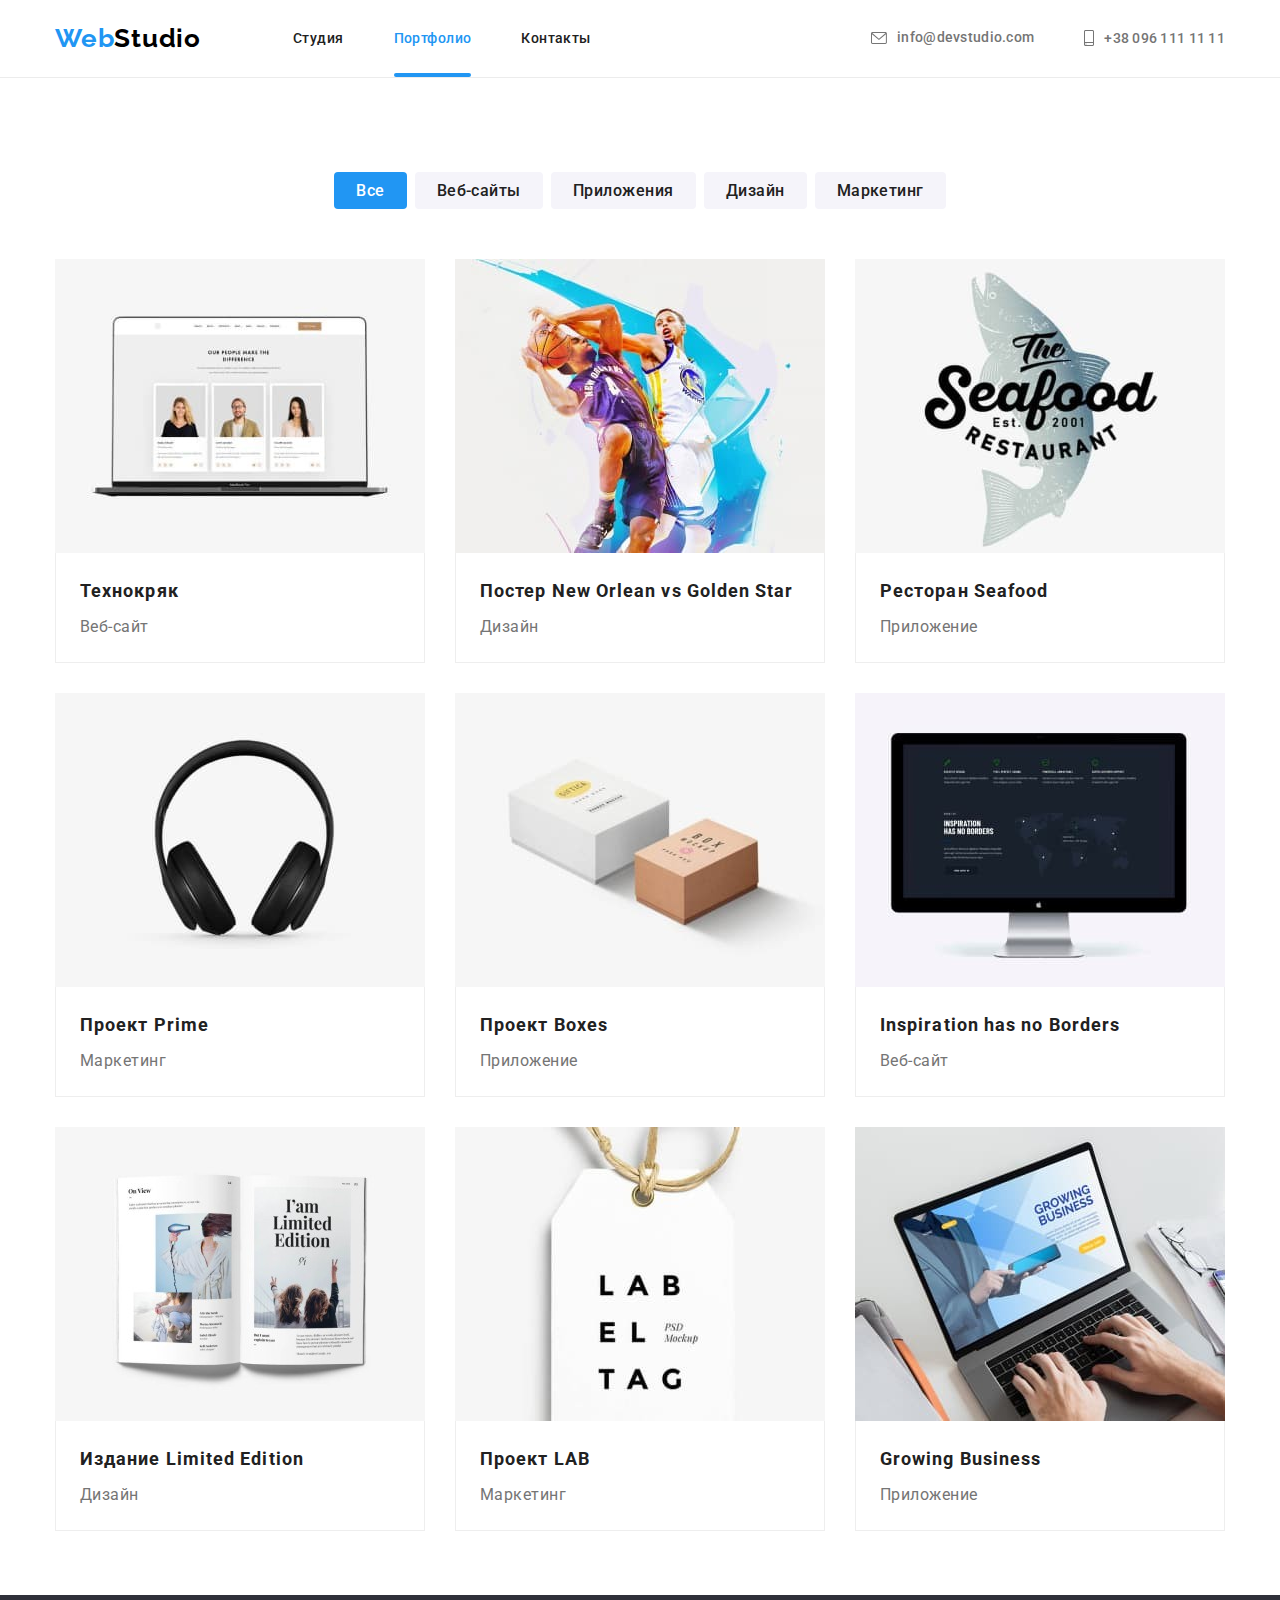
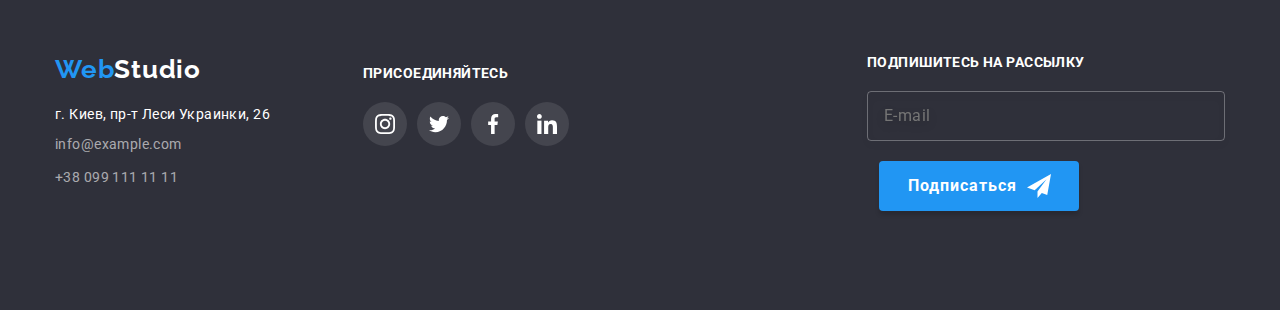
==== commit b77dcb75: "add8" ====
--- a/portfolio.html
+++ b/portfolio.html
@@ -379,41 +379,44 @@
         <!--Footer portfolio section-->
             <footer class="  footer footer-site ">
                 <div class="footer-section container">
-                    <div>
-                        <a class="logo footer-site__logo link" href="index.html"><span class="logo__accent">Web</span>Studio</a>
-                        <address class="">
-                        <ul class="information list  ">                    
-                            <li class=" adress footer-container " > г. Киев, пр-т Леси Украинки, 26</li>
-                    <li class="information__email"><a class="link information__email-link" href="mailto:info@devstudio.com">info@example.com</a></li>
-                   <li class="information__contact"> <a class="information__contact-link link" href="tel:+380961111111">+38 099 111 11 11</a></li>            
-                        </ul>
-                        </address>
+                    <div class="footer-box">
+                        <div class="footer-contacts">
+                            <a class="logo footer-site__logo link" href="index.html"><span class="logo__accent">Web</span>Studio</a>
+                            <address class="">
+                            <ul class="information list  ">                    
+                                <li class=" adress footer-container " > г. Киев, пр-т Леси Украинки, 26</li>
+                        <li class="information__email"><a class="link information__email-link" href="mailto:info@devstudio.com">info@example.com</a></li>
+                       <li class="information__contact"> <a class="information__contact-link link" href="tel:+380961111111">+38 099 111 11 11</a></li>            
+                            </ul>
+                            </address>
+                        </div>
+                        <div class="  icon-footer">
+                            <p class="icon-footer__title">присоединяйтесь</p>
+                            <ul class=" list list-footer ">
+                                <li class="icon-footer__item"><a class="icon-footer__link" href="">
+                                        <svg class="icon-footer__icon" widht="20" height="20">
+                                            <use href="./images/sprite.svg#instagram"></use>
+                                        </svg>
+                                    </a></li>
+                                <li class="icon-footer__item"><a class="icon-footer__link" href="">
+                                        <svg class="icon-footer__icon" widht="20" height="20">
+                                            <use href="./images/sprite.svg#twitter"></use>
+                                        </svg>
+                                    </a></li>
+                                <li class="icon-footer__item"><a class="icon-footer__link" href="">
+                                        <svg class="icon-footer__icon" widht="20" height="20">
+                                            <use href="./images/sprite.svg#facebook"></use>
+                                        </svg>
+                                    </a></li>
+                                <li class="icon-footer__item"><a class="icon-footer__link" href="">
+                                        <svg class="icon-footer__icon" widht="20" height="20">
+                                            <use href="./images/sprite.svg#linkedin"></use>
+                                        </svg>
+                                    </a></li>
+                            </ul>
+                        </div>
                     </div>
-                    <div class="  icon-footer">
-                        <p class="icon-footer__title">присоединяйтесь</p>
-                        <ul class=" list list-footer ">
-                            <li class="icon-footer__item"><a class="icon-footer__link" href="">
-                                    <svg class="icon-footer__icon" widht="20" height="20">
-                                        <use href="./images/sprite.svg#instagram"></use>
-                                    </svg>
-                                </a></li>
-                            <li class="icon-footer__item"><a class="icon-footer__link" href="">
-                                    <svg class="icon-footer__icon" widht="20" height="20">
-                                        <use href="./images/sprite.svg#twitter"></use>
-                                    </svg>
-                                </a></li>
-                            <li class="icon-footer__item"><a class="icon-footer__link" href="">
-                                    <svg class="icon-footer__icon" widht="20" height="20">
-                                        <use href="./images/sprite.svg#facebook"></use>
-                                    </svg>
-                                </a></li>
-                            <li class="icon-footer__item"><a class="icon-footer__link" href="">
-                                    <svg class="icon-footer__icon" widht="20" height="20">
-                                        <use href="./images/sprite.svg#linkedin"></use>
-                                    </svg>
-                                </a></li>
-                        </ul>
-                    </div>
+                    
                     <div class="footer-send">
                         <p class="icon-footer__title">ПОДПИШИТЕСЬ НА РАССЫЛКУ</p>
                         <form class="footer-send__form">
--- a/css/main.min.css
+++ b/css/main.min.css
@@ -1 +1 @@
-:root{--logo-color:#000000;--main-font: "Roboto";--secondary-font: "Raleway";--accent-color: #2196F3;--main-txt-dark: #FFFFFF;--main-txt-light: #212121;--p-color: #757575;--fill-color: #AFB1B8;--footer-color:#2F303A;--animation: 250ms cubic-bezier(0.4, 0, 0.2, 1);--indent:30px}body{font-family:Roboto,sans-serif;font-size:14px;letter-spacing:.03em;background-color:#fff;color:#212121}body.no-scroll{overflow:hidden}h1,h2,h3,h4,p{margin-top:0;margin-bottom:0}ul{margin-top:0;margin-bottom:0;padding-left:0}img{display:block;width:100%;height:auto}.list{list-style:none;margin-top:0;padding-left:0}.link{text-decoration:none}.container{width:100%;padding-left:15px;padding-right:15px;margin-left:auto;margin-right:auto}@media screen and (min-width: 480px){.container{max-width:480px}}@media screen and (min-width: 768px){.container{max-width:768px}}@media screen and (min-width: 1200px){.container{max-width:1200px}}.section{padding-top:60px;padding-bottom:60px}@media screen and (min-width: 1200px){.section{padding-top:94px;padding-bottom:94px}}.hero__btn{margin-left:auto;margin-right:auto;margin-top:30px;padding:10px 32px;min-width:200px;-webkit-box-shadow:0px 4px 4px rgba(0,0,0,.15);box-shadow:0px 4px 4px rgba(0,0,0,.15);border:none;border-radius:4px;font-family:Roboto,sans-serif;font-weight:700;font-size:16px;line-height:1.88;text-align:center;letter-spacing:.06em;cursor:pointer;background-color:var(--accent-color);color:var(--main-txt-dark)}.modal__button{display:block;margin-left:auto;margin-right:auto;padding:10px 32px;min-width:200px;-webkit-box-shadow:rgba(0,0,0,.15) 0px 4px 4px;box-shadow:rgba(0,0,0,.15) 0px 4px 4px;border:none;border-radius:4px;font-weight:700;font-size:16px;line-height:1.88;text-align:center;letter-spacing:.06em;cursor:pointer;background-color:var(--accent-color);color:var(--main-txt-dark);-webkit-transition:-webkit-box-shadow var(--animation);transition:-webkit-box-shadow var(--animation);transition:box-shadow var(--animation);transition:box-shadow var(--animation), -webkit-box-shadow var(--animation)}.modal__button:hover,.modal__button:focus{-webkit-box-shadow:0px 4px 4px rgba(0,0,0,.25);box-shadow:0px 4px 4px rgba(0,0,0,.25)}.modal__close-btn{position:absolute;top:8px;right:8px;display:-webkit-box;display:-ms-flexbox;display:flex;-webkit-box-align:center;-ms-flex-align:center;align-items:center;-webkit-box-pack:center;-ms-flex-pack:center;justify-content:center;width:30px;height:30px;border:1px solid rgba(0,0,0,.1);border-radius:50%;background-color:var(--main-txt-dark);cursor:pointer;-webkit-transition:fill var(--animation);transition:fill var(--animation)}.modal__close-btn:hover,.modal__close-btn:focus{fill:var(--accent-color)}.portfolio__btn{padding:6px 22px;border-radius:4px;border:none;font-family:Roboto;font-weight:500;font-size:16px;line-height:1.6;letter-spacing:.03em;cursor:pointer;color:var(--main-txt-light);-webkit-transition:color var(--animation),background-color var(--animation),-webkit-box-shadow var(--animation);transition:color var(--animation),background-color var(--animation),-webkit-box-shadow var(--animation);transition:color var(--animation),background-color var(--animation),box-shadow var(--animation);transition:color var(--animation),background-color var(--animation),box-shadow var(--animation),-webkit-box-shadow var(--animation);background-color:#f5f4fa}.portfolio__btn--accent{background-color:var(--accent-color);color:var(--main-txt-dark)}.portfolio__btn:hover,.portfolio__btn:focus{-webkit-box-shadow:0px 4px 4px rgba(0,0,0,.25);box-shadow:0px 4px 4px rgba(0,0,0,.25);background-color:var(--accent-color);color:var(--main-txt-dark)}.footer-send__btn{display:-webkit-box;display:-ms-flexbox;display:flex;-webkit-box-align:center;-ms-flex-align:center;align-items:center;letter-spacing:.06em;margin-left:auto;margin-right:auto;padding-top:10px;padding-right:28px;padding-bottom:10px;padding-left:29px;font-weight:700;font-size:16px;line-height:1.88;color:var(--main-txt-dark);background-color:var(--accent-color);cursor:pointer;-webkit-box-shadow:0px 4px 4px rgba(0,0,0,.15);box-shadow:0px 4px 4px rgba(0,0,0,.15);border-radius:4px;border:none}.list__title{margin-bottom:10px;font-family:Roboto,sans-serif;font-style:normal;font-weight:bold;font-size:14px;line-height:1.1;letter-spacing:.03em;text-transform:uppercase;color:var(--main-txt-light)}@media screen and (max-width: 767px){.list__title{text-align:center}}.team__title{margin-bottom:50px;font-weight:700;font-size:36px;line-height:1.1;text-align:center;letter-spacing:.03em;color:var(--main-txt-light)}.clients__title{margin-bottom:50px;font-weight:700;font-size:36px;line-height:1.1;text-align:center;letter-spacing:.03em;color:var(--main-txt-light)}@media screen and (max-width: 1199px){.clients__title{font-size:28px}}.icon-footer__title{text-align:center;text-transform:uppercase;font-weight:700;line-height:1.14;margin-bottom:20px;color:var(--main-txt-dark);-webkit-box-align:center;-ms-flex-align:center;align-items:center}.portfolio__galery-title{border:1px solid #eee;border-top:none;padding-top:20px;padding-bottom:20px;padding-left:24px}.description__title{margin-bottom:50px;font-family:Roboto,sans-serif;font-style:normal;font-weight:bold;font-size:36px;line-height:1.1;text-align:center;letter-spacing:.03em;color:var(--main-txt-light)}.portfolio__overlay{position:absolute;top:0;left:0;-webkit-transform:translateY(100%);transform:translateY(100%);width:370px;height:294px;padding-top:63px;padding-bottom:63px;background-color:rgba(33,150,243,.9);padding-left:24px;padding-right:24px;-webkit-transition:-webkit-transform var(--animation);transition:-webkit-transform var(--animation);transition:transform var(--animation);transition:transform var(--animation), -webkit-transform var(--animation)}.portfolio__link-galery:hover .portfolio__overlay,.portfolio__link-galery:focus .portfolio__overlay{-webkit-transform:translateY(0%);transform:translateY(0%)}.mobile-menu-btn{z-index:10;width:40px;height:40px;background-color:rgba(0,0,0,0);border:none;display:-webkit-box;display:-ms-flexbox;display:flex;-webkit-box-pack:center;-ms-flex-pack:center;justify-content:center;-webkit-box-align:center;-ms-flex-align:center;align-items:center}@media screen and (min-width: 768px){.mobile-menu-btn{display:none}}.mobile-menu-btn:hover,.mobile-menu-btn:focus{fill:var(--accent-color)}.mobile-menu{position:fixed;top:0;left:0;width:100%;height:100%;padding:48px 40px;display:-webkit-box;display:-ms-flexbox;display:flex;-webkit-box-orient:vertical;-webkit-box-direction:normal;-ms-flex-direction:column;flex-direction:column;background-color:#fff;-webkit-transform:translateX(100%);transform:translateX(100%);-webkit-transition:-webkit-transform 500ms;transition:-webkit-transform 500ms;transition:transform 500ms;transition:transform 500ms, -webkit-transform 500ms}.mobile-menu.is-open{-webkit-transform:translateX(0);transform:translateX(0)}.mobile-menu-nav{margin-bottom:auto}.mobile-menu-item{font-size:40px;line-height:47px;line-height:100%;letter-spacing:.02em;text-decoration:none;color:#212121}.mobile-menu-nav:not(:last-child) .mobile-menu-item{margin-bottom:32px}.mobile-menu-contacts{margin-bottom:64px}.mobile-menu-contacts-tell{margin-bottom:32px;font-style:normal;font-weight:500;font-size:34px;line-height:40px;letter-spacing:.02em;color:#2196f3}.mobile-menu-contacts-mail{font-style:normal;font-weight:500;font-size:24px;line-height:28px;letter-spacing:.02em;color:#757575}.mobile-menu-link{font-weight:500;line-height:47px;letter-spacing:.02em;color:#212121}.mobile-menu-socials{margin-right:auto;display:-webkit-box;display:-ms-flexbox;display:flex;gap:10px;-webkit-box-align:center;-ms-flex-align:center;align-items:center}.mobile-menu-socials-link{font-style:normal;font-weight:500;font-size:18px;line-height:22px;letter-spacing:.02em;color:#2196f3}.mobile-menu-socials-item:not(:last-child) .mobile-menu-socials-link{padding-right:10px;border-right:1px solid rgba(33,33,33,.2)}.mobile-menu-burger{-webkit-transition:500ms;transition:500ms}.mobile-menu-btn .is-open .mobile-menu-burger{opacity:0}.mobile-menu-close{-webkit-transition:500ms;transition:500ms;z-index:100;opacity:0}.mobile-menu-btn .is-open .mobile-menu-close{opacity:1}.header__page{border-bottom:1px solid #ececec}.header-container{-webkit-box-pack:justify;-ms-flex-pack:justify;justify-content:space-between;display:-webkit-box;display:-ms-flexbox;display:flex;-webkit-box-align:center;-ms-flex-align:center;align-items:center}.logo{display:block;font-family:Raleway;font-style:normal;font-weight:bold;font-size:26px;line-height:1.1;letter-spacing:.03em;color:var(--logo-color)}@media screen and (min-width: 480px)and (max-width: 767px){.logo{padding-top:16px;padding-bottom:16px}}@media screen and (min-width: 768px){.logo{margin-right:88px;padding-top:26px;padding-bottom:26px}}@media screen and (min-width: 1200px){.logo{margin-right:92px;padding-top:24px;padding-bottom:24px}}@media screen and (max-width: 767px){.header__nav{display:none}}.header__list{display:-webkit-box;display:-ms-flexbox;display:flex;-webkit-box-align:center;-ms-flex-align:center;align-items:center}@media screen and (min-width: 768px){.header__item:not(:last-child){margin-right:50px}}.header__link{font-family:Roboto,sans-serif;font-style:normal;font-weight:500;font-size:14px;line-height:1.1;color:var(--main-txt-light);-webkit-transition:color var(--animation);transition:color var(--animation)}.header__link--active{color:var(--accent-color)}.header__link:hover,.header__link:focus{color:var(--accent-color)}.current{position:relative}.current::after{content:"";position:absolute;bottom:0;left:0;-webkit-transform:translateY(31px);transform:translateY(31px);width:100%;height:4px;background-color:var(--accent-color);border-radius:2px}.info-list{display:-webkit-box;display:-ms-flexbox;display:flex;margin-left:auto}@media screen and (max-width: 767px){.info-list{display:none}}@media screen and (min-width: 768px)and (max-width: 1199px){.info-list{display:-webkit-box;display:-ms-flexbox;display:flex;-webkit-box-orient:vertical;-webkit-box-direction:normal;-ms-flex-direction:column;flex-direction:column}}.info-list__email-icon{margin-right:10px;width:16px;height:12px;fill:currentColor}.info-list__phone-icon{margin-right:10px;width:10px;height:16px;fill:currentColor}.info-list__email,.info-list__contact-number{font-family:Roboto,sans-serif;font-style:normal;font-weight:500;font-size:14px;line-height:1.1;letter-spacing:.02em;color:var(--p-color);-webkit-transition:color var(--animation);transition:color var(--animation)}.info-list__email:hover,.info-list__email:focus{color:var(--accent-color)}.info-list__contact-number:hover,.info-list__contact-number:focus{color:var(--accent-color)}@media screen and (max-width: 1199px){.info-list__link-email{margin-bottom:10px}}@media screen and (min-width: 1200px){.info-list__link-contact{margin-left:50px}}.hero{background-size:cover;background-repeat:no-repeat;background-position:center;max-width:1600px;height:400px;margin:0 auto;text-align:center;background-color:#c4c4c4;background-image:-webkit-gradient(linear, left bottom, left top, from(rgba(47, 48, 58, 0.4)), to(rgba(47, 48, 58, 0.4))),url(../../images/hero/header_sm.jpg);background-image:linear-gradient(to top, rgba(47, 48, 58, 0.4), rgba(47, 48, 58, 0.4)),url(../../images/hero/header_sm.jpg)}@media(min-device-pixel-ratio: 2),(-webkit-min-device-pixel-ratio: 2),(min-resolution: 192dpi),(min-resolution: 2dppx){.hero{background-image:-webkit-gradient(linear, left bottom, left top, from(rgba(47, 48, 58, 0.4)), to(rgba(47, 48, 58, 0.4))),url(../../images/hero/header@2x_sm.jpg);background-image:linear-gradient(to top, rgba(47, 48, 58, 0.4), rgba(47, 48, 58, 0.4)),url(../../images/hero/header@2x_sm.jpg)}}@media screen and (min-width: 768px){.hero{height:400px;background-image:-webkit-gradient(linear, left bottom, left top, from(rgba(47, 48, 58, 0.4)), to(rgba(47, 48, 58, 0.4))),url(../../images/hero/header_md.jpg);background-image:linear-gradient(to top, rgba(47, 48, 58, 0.4), rgba(47, 48, 58, 0.4)),url(../../images/hero/header_md.jpg)}}@media screen and (min-width: 768px)and (min-device-pixel-ratio: 2),screen and (min-width: 768px)and (-webkit-min-device-pixel-ratio: 2),screen and (min-width: 768px)and (min-resolution: 192dpi),screen and (min-width: 768px)and (min-resolution: 2dppx){.hero{background-image:-webkit-gradient(linear, left bottom, left top, from(rgba(47, 48, 58, 0.4)), to(rgba(47, 48, 58, 0.4))),url(../../images/hero/header@2x_md.jpg);background-image:linear-gradient(to top, rgba(47, 48, 58, 0.4), rgba(47, 48, 58, 0.4)),url(../../images/hero/header@2x_md.jpg)}}@media screen and (min-width: 1200px){.hero{height:600px;background-image:-webkit-gradient(linear, left bottom, left top, from(rgba(47, 48, 58, 0.4)), to(rgba(47, 48, 58, 0.4))),url(../../images/hero/header_lg.jpg);background-image:linear-gradient(to top, rgba(47, 48, 58, 0.4), rgba(47, 48, 58, 0.4)),url(../../images/hero/header_lg.jpg)}}@media screen and (min-width: 1200px)and (min-device-pixel-ratio: 2),screen and (min-width: 1200px)and (-webkit-min-device-pixel-ratio: 2),screen and (min-width: 1200px)and (min-resolution: 192dpi),screen and (min-width: 1200px)and (min-resolution: 2dppx){.hero{background-image:-webkit-gradient(linear, left bottom, left top, from(rgba(47, 48, 58, 0.4)), to(rgba(47, 48, 58, 0.4))),url(../../images/hero/header@2x_lg.jpg);background-image:linear-gradient(to top, rgba(47, 48, 58, 0.4), rgba(47, 48, 58, 0.4)),url(../../images/hero/header@2x_lg.jpg)}}.hero__slogan{font-family:Roboto,sans-serif;font-style:normal;font-weight:900;font-size:44px;letter-spacing:.06em;line-height:1.36;text-align:center;color:var(--main-txt-dark);text-transform:uppercase;padding-top:200px}@media screen and (max-width: 1199px){.hero__slogan{font-size:26px;line-height:42px;padding-top:118px}}.feature-section{padding-top:60px;padding-bottom:60px}@media screen and (min-width: 1200px){.feature-section{padding-top:94px;padding-bottom:94px}}.list__title-site::before{display:block;content:"";height:120px;background-color:#f5f4fa;background-repeat:no-repeat;background-position:center;margin-bottom:30px}.list__title-antenna::before{background-image:url(../images/antenna\ 1.png)}.list__title-clock::before{background-image:url(../images/clock\ 1.png)}.list__title-diagram::before{background-image:url(../images/diagram\ 1.png)}.list__title-astronaut::before{background-image:url(../images/astronaut\ 1.png)}.list__text{font-family:Roboto;font-style:normal;font-weight:normal;font-size:14px;line-height:1.7;letter-spacing:.03em;color:var(--p-color)}.list__title-site{-ms-flex-preferred-size:calc((100% - 30px)/2);flex-basis:calc((100% - 30px)/2)}@media screen and (max-width: 767px){.list__title-site:not(:last-child){margin-bottom:30px}}.feature-section__list{-ms-flex-wrap:nowrap;flex-wrap:nowrap}@media screen and (min-width: 768px){.feature-section__list{gap:30px;display:-webkit-box;display:-ms-flexbox;display:flex;-ms-flex-wrap:wrap;flex-wrap:wrap}}@media screen and (min-width: 1200px){.feature-section__list{-ms-flex-wrap:nowrap;flex-wrap:nowrap}}.description{padding-bottom:94px}@media screen and (max-width: 1199px){.description{display:none}}.list__image{width:370px;position:relative}.list__image:not(:last-child){margin-right:30px}.list__description-text{text-transform:uppercase;color:var(--main-txt-dark);background-color:rgba(47,48,58,.8);position:absolute;font-weight:700;line-height:1.6;width:100%;height:70px;bottom:0;display:-webkit-box;display:-ms-flexbox;display:flex;-webkit-box-pack:center;-ms-flex-pack:center;justify-content:center;-webkit-box-align:center;-ms-flex-align:center;align-items:center}.description__list{display:-webkit-box;display:-ms-flexbox;display:flex;-webkit-box-align:center;-ms-flex-align:center;align-items:center}.team{background:#f5f4fa}.team__list{-webkit-box-pack:center;-ms-flex-pack:center;justify-content:center;background:var(--main-txt-dark);-webkit-box-shadow:0px 1px 3px rgba(0,0,0,.12),0px 1px 1px rgba(0,0,0,.14),0px 2px 1px rgba(0,0,0,.2);box-shadow:0px 1px 3px rgba(0,0,0,.12),0px 1px 1px rgba(0,0,0,.14),0px 2px 1px rgba(0,0,0,.2);border-radius:0px 0px 4px 4px;-ms-flex-preferred-size:calc((100% - 30px)/2);flex-basis:calc((100% - 30px)/2)}@media screen and (max-width: 767px){.team__list:not(:last-child){margin-bottom:30px}}.team__names{-webkit-box-orient:horizontal;-webkit-box-direction:normal;-ms-flex-direction:row;flex-direction:row}@media screen and (min-width: 768px){.team__names{display:-webkit-box;display:-ms-flexbox;display:flex;-ms-flex-wrap:wrap;flex-wrap:wrap;gap:30px}}@media screen and (min-width: 1200px){.team__names{display:-webkit-box;display:-ms-flexbox;display:flex;gap:30px;-ms-flex-wrap:nowrap;flex-wrap:nowrap}}.team__container{padding-top:30px;padding-bottom:24px}@media screen and (min-width: 1200px){.team__container{padding-top:30px;padding-bottom:30px}}.team__name{margin-bottom:10px;font-family:Roboto;font-style:normal;font-weight:500;font-size:16px;line-height:1.1;text-align:center;letter-spacing:.03em;color:var(--main-txt-light)}.team__job{font-size:16px;line-height:1.1;text-align:center;color:var(--p-color)}.team__social-list{-webkit-box-pack:center;-ms-flex-pack:center;justify-content:center;margin-top:16px;display:-webkit-box;display:-ms-flexbox;display:flex;-webkit-box-align:center;-ms-flex-align:center;align-items:center}.team__social-link{display:-webkit-box;display:-ms-flexbox;display:flex;-webkit-box-align:center;-ms-flex-align:center;align-items:center;-webkit-box-pack:center;-ms-flex-pack:center;justify-content:center;width:44px;height:44px;background-color:var(--main-txt-dark);border-radius:50%;color:var(--fill-color);-webkit-transition:color var(--animation),background-color var(--animation);transition:color var(--animation),background-color var(--animation)}.team__social-link:hover,.team__social-link:focus{background-color:var(--accent-color);color:var(--main-txt-dark)}.team__social-item:not(:last-child){margin-right:10px}.team__social-icon{width:20px;height:20px;fill:currentColor}.link{display:-webkit-box;display:-ms-flexbox;display:flex;-webkit-box-align:center;-ms-flex-align:center;align-items:center}.clients{padding-top:60px;padding-bottom:60px}@media screen and (min-width: 1200px){.clients{padding-top:94px;padding-bottom:94px}}.clients__list{display:-webkit-box;display:-ms-flexbox;display:flex;-ms-flex-wrap:wrap;flex-wrap:wrap;gap:30px}.clients__link-section{gap:30px}.clients__link-style{border:1px solid var(--fill-color);display:-webkit-box;display:-ms-flexbox;display:flex;-webkit-box-align:center;-ms-flex-align:center;align-items:center;-webkit-box-pack:center;-ms-flex-pack:center;justify-content:center;border-radius:4px;width:170px;height:92px;color:var(--fill-color);-webkit-transition:color var(--animation),border-color var(--animation);transition:color var(--animation),border-color var(--animation)}.clients__link-style:hover,.clients__link-style:focus{color:var(--accent-color);border-color:var(--accent-color)}@media screen and (max-width: 767px){.clients__link-style{width:210px}}@media screen and (min-width: 768px){.clients__link-style{width:226px}}@media screen and (min-width: 1200px){.clients__link-style{width:170px}}.clients__link{fill:currentColor;width:106px;height:60px}.portfolio__list-nav{list-style:none}@media screen and (max-width: 767px){.portfolio__list-nav{display:-webkit-box;display:-ms-flexbox;display:flex;-ms-flex-wrap:wrap;flex-wrap:wrap;margin-bottom:40px;-webkit-box-align:stretch;-ms-flex-align:stretch;align-items:stretch;-webkit-box-pack:start;-ms-flex-pack:start;justify-content:flex-start}}@media screen and (min-width: 768px){.portfolio__list-nav{display:-webkit-box;display:-ms-flexbox;display:flex;-webkit-box-align:center;-ms-flex-align:center;align-items:center;margin-bottom:30px;-webkit-box-pack:center;-ms-flex-pack:center;justify-content:center}}@media screen and (min-width: 1200px){.portfolio__list-nav{margin-bottom:50px}}.portfolio__navigation:not(:last-child){margin-right:8px}@media screen and (max-width: 767px){.portfolio__navigation:nth-child(-n+3){margin-bottom:15px}}.list{-webkit-box-pack:center;-ms-flex-pack:center;justify-content:center}@media screen and (min-width: 768px){.portfolio__galery{display:-webkit-box;display:-ms-flexbox;display:flex;-ms-flex-wrap:wrap;flex-wrap:wrap;gap:30px;margin-bottom:-30px;-webkit-box-align:center;-ms-flex-align:center;align-items:center}}.portfolio__galery-info{-webkit-box-pack:justify;-ms-flex-pack:justify;justify-content:space-between}@media screen and (max-width: 767px){.portfolio__galery-info:not(:last-child){margin-bottom:30px}}@media screen and (max-width: 1199px){.portfolio__galery-info{-ms-flex-preferred-size:calc((100% - 30px)/2);flex-basis:calc((100% - 30px)/2)}}@media screen and (min-width: 768px)and (max-width: 1199px){.portfolio__galery:last-child .portfolio__galery-info{margin-right:auto}}.portfolio__link-galery{display:block;-webkit-transition:-webkit-box-shadow var(--animation);transition:-webkit-box-shadow var(--animation);transition:box-shadow var(--animation);transition:box-shadow var(--animation), -webkit-box-shadow var(--animation);-webkit-box-pack:center;-ms-flex-pack:center;justify-content:center}.portfolio__link-galery:hover,.portfolio__link-galery:focus{-webkit-box-shadow:1px 4px 6px 0px rgba(0,0,0,.16),0px 4px 4px 0px rgba(0,0,0,.06),0px 1px 1px 0px rgba(0,0,0,.12);box-shadow:1px 4px 6px 0px rgba(0,0,0,.16),0px 4px 4px 0px rgba(0,0,0,.06),0px 1px 1px 0px rgba(0,0,0,.12)}.portfolio__card-overlay{position:relative;overflow:hidden}.portfolio__img{height:auto}.portfolio__description{width:332px;height:168px;font-weight:400;font-size:18px;line-height:28px;color:var(--main-txt-dark)}.portfolio__name-link{margin-bottom:4px;font-family:Roboto;font-style:normal;font-weight:bold;font-size:18px;line-height:2;letter-spacing:.06em;color:var(--main-txt-light)}.portfolio__text{margin-top:0px;margin-bottom:0px;font-family:Roboto;font-style:normal;font-weight:normal;font-size:16px;line-height:1.8;letter-spacing:.03em;color:var(--p-color)}.backdrop{position:fixed;top:0;left:0;width:100%;height:100%;opacity:1;visibility:visible;pointer-events:initial;z-index:1000;-webkit-transition:opacity var(--animation),visibility var(--animation);transition:opacity var(--animation),visibility var(--animation);background-color:rgba(0,0,0,.2)}.backdrop.is-hidden{opacity:0;visibility:hidden;pointer-events:none}.modal{position:absolute;top:50%;left:50%;padding:40px;-webkit-transform:translate(-50%, -50%);transform:translate(-50%, -50%);width:528px;height:581px;background-color:var(--main-txt-dark);border-radius:4px;-webkit-box-shadow:0px 4px 4px 0px rgba(0,0,0,.25);box-shadow:0px 4px 4px 0px rgba(0,0,0,.25)}.modal-form__text{display:block;margin-bottom:12px;font-size:20px;line-height:23px}.modal-form__contact-container{margin-bottom:10px;position:relative}.modal-form__contact{font-size:12px;line-height:1.17;letter-spacing:.01em;color:var(--p-color)}.modal-form__input{margin-top:4px;width:100%;height:40px;padding-top:4px;padding-right:6px;padding-bottom:4px;padding-left:42px;border-radius:4px;outline:none;cursor:pointer;border:1px solid rgba(33,33,33,.2);-webkit-transition:color var(--animation),border-color var(--animation);transition:color var(--animation),border-color var(--animation)}.modal-form__input:hover,.modal-form__input:focus{border-color:var(--accent-color)}.modal-form__input:hover+.modal-form__icon{fill:var(--accent-color)}.modal-form__icon{position:absolute;left:12px;cursor:pointer;bottom:11px;color:var(--main-txt-light);-webkit-transition:fill var(--animation);transition:fill var(--animation)}.modal-form__icon:hover{color:var(--accent-color)}.modal__comm{display:block;line-height:23px}.modal__comment-text{font-weight:400;font-size:12px;line-height:14px;letter-spacing:.01em;color:var(--p-color)}.modal__comment{width:100%;height:120px;padding:12px 16px;font-weight:400;font-size:12px;line-height:16px;letter-spacing:.01em;resize:none;outline:none;border-radius:4px;border:1px solid rgba(33,33,33,.2);-webkit-transition:border-color var(--animation);transition:border-color var(--animation)}.modal__comment:hover,.modal__comment:focus{border-color:var(--accent-color)}.modal__form-checkbox{display:-webkit-box;display:-ms-flexbox;display:flex;margin-bottom:30px;-webkit-box-align:center;-ms-flex-align:center;align-items:center;-webkit-box-pack:center;-ms-flex-pack:center;justify-content:center;gap:7px}.modal__visually-hidden{position:absolute;width:1px;height:1px;margin:-1px;border:0;padding:0;white-space:nowrap;-webkit-clip-path:inset(100%);clip-path:inset(100%);clip:rect(0 0 0 0);overflow:hidden}.modal__checkbox-custom{display:-webkit-inline-box;display:-ms-inline-flexbox;display:inline-flex;-webkit-box-align:center;-ms-flex-align:center;align-items:center;-webkit-box-pack:center;-ms-flex-pack:center;justify-content:center;width:16px;height:15px;outline-offset:-2px;border-radius:2px;border:1px solid var(--main-txt-light);border-color:var(--main-txt-light);-webkit-transition:outline-color var(--animation),background-color var(--animation);transition:outline-color var(--animation),background-color var(--animation)}.modal__checkbox-input:checked+.modal__checkbox-custom{background-color:var(--accent-color);outline:2px solid var(--accent-color)}.modal__checkbox-icon{fill:var(--main-txt-dark)}.modal__text-agreed{font-weight:400;font-size:14px;line-height:1.71px;letter-spacing:.03em;color:var(--p-color)}.modal__link{font-weight:400;font-size:14px;line-height:1.71;letter-spacing:.03em;-webkit-text-decoration-line:underline;text-decoration-line:underline;color:var(--accent-color)}.footer{background-color:var(--footer-color)}.information{margin-bottom:60px}.information__email{margin-bottom:9px}.information__email-link{-webkit-box-pack:center;-ms-flex-pack:center;justify-content:center;font-family:Roboto;font-size:14px;line-height:1.7;letter-spacing:.03em;color:rgba(255,255,255,.6);font-style:normal;-webkit-transition:color var(--animation);transition:color var(--animation)}.information__email-link:hover,.information__email-link:focus{color:var(--accent-color)}.information__contact-link{-webkit-box-pack:center;-ms-flex-pack:center;justify-content:center;font-family:Roboto;font-size:14px;line-height:1.7;letter-spacing:.03em;color:rgba(255,255,255,.6);font-style:normal;-webkit-transition:color var(--animation);transition:color var(--animation)}.information__contact-link:hover,.information__contact-link:focus{color:var(--accent-color)}.footer-site__logo{padding:0px;margin-bottom:20px;color:var(--main-txt-dark);width:100%;-webkit-box-pack:center;-ms-flex-pack:center;justify-content:center;display:block;text-align:center}.logo__accent{font-family:Raleway;font-style:normal;font-weight:bold;font-size:26px;line-height:1.1;letter-spacing:.03em;color:var(--accent-color)}.adress{display:block;text-align:center;margin-bottom:9px;height:21px;left:215px;top:1739px;font-family:Roboto;font-style:normal;font-weight:normal;font-size:14px;line-height:1.7;letter-spacing:.03em;color:var(--main-txt-dark);-webkit-transition:color var(--animation);transition:color var(--animation);cursor:pointer}.adress:hover,.adress:focus{color:var(--accent-color)}.icon-footer{display:block;margin-bottom:60px}.list-footer{display:-webkit-box;display:-ms-flexbox;display:flex;background-position:center}.footer-section{-webkit-box-align:baseline;-ms-flex-align:baseline;align-items:baseline}.footer-container{-webkit-box-orient:vertical;-webkit-box-direction:normal;-ms-flex-direction:column;flex-direction:column;display:-webkit-box;display:-ms-flexbox;display:flex}.icon-footer__item:not(:last-child){margin-right:10px}.icon-footer__link{display:-webkit-box;display:-ms-flexbox;display:flex;-webkit-box-align:center;-ms-flex-align:center;align-items:center;-webkit-box-pack:center;-ms-flex-pack:center;justify-content:center;width:44px;height:44px;background-color:rgba(255,255,255,.1);border-radius:50%;-webkit-transition:background-color var(--animation);transition:background-color var(--animation)}.icon-footer__link:hover,.icon-footer__link:focus{background-color:var(--accent-color)}.icon-footer__icon{width:20px;height:20px;fill:var(--main-txt-dark);-webkit-transition:color var(--animation),background-color var(--animation);transition:color var(--animation),background-color var(--animation)}.icon-footer__link:hover .icon-footer__icon,.icon-footer__link:focus .icon-footer__icon{color:var(--main-txt-dark)}.footer-send{margin-left:auto}.footer-send__input{padding-left:16px;width:100%;height:50px;color:rgba(255,255,255,.6);border:1px solid rgba(255,255,255,.3);-webkit-filter:drop-shadow(0px 4px 4px rgba(0, 0, 0, 0.15));filter:drop-shadow(0px 4px 4px rgba(0, 0, 0, 0.15));border-radius:4px;background-color:rgba(0,0,0,0);outline:rgba(0,0,0,0);cursor:pointer;-webkit-transition:border-color var(--animation);transition:border-color var(--animation);margin-bottom:20px}.footer-send__input:hover,.footer-send__input:focus{border-color:var(--accent-color)}.svg-send{margin-left:10px}.footer-site{padding-top:60px;padding-bottom:60px}/*# sourceMappingURL=main.min.css.map */+:root{--logo-color:#000000;--main-font: "Roboto";--secondary-font: "Raleway";--accent-color: #2196F3;--main-txt-dark: #FFFFFF;--main-txt-light: #212121;--p-color: #757575;--fill-color: #AFB1B8;--footer-color:#2F303A;--animation: 250ms cubic-bezier(0.4, 0, 0.2, 1);--indent:30px}body{font-family:Roboto,sans-serif;font-size:14px;letter-spacing:.03em;background-color:#fff;color:#212121}body.no-scroll{overflow:hidden}h1,h2,h3,h4,p{margin-top:0;margin-bottom:0}ul{margin-top:0;margin-bottom:0;padding-left:0}img{display:block;width:100%;height:auto}.list{list-style:none;margin-top:0;padding-left:0}.link{text-decoration:none}.container{width:100%;padding-left:15px;padding-right:15px;margin-left:auto;margin-right:auto}@media screen and (min-width: 480px){.container{max-width:480px}}@media screen and (min-width: 768px){.container{max-width:768px}}@media screen and (min-width: 1200px){.container{max-width:1200px}}.section{padding-top:60px;padding-bottom:60px}@media screen and (min-width: 1200px){.section{padding-top:94px;padding-bottom:94px}}.hero__btn{margin-left:auto;margin-right:auto;margin-top:30px;padding:10px 32px;min-width:200px;-webkit-box-shadow:0px 4px 4px rgba(0,0,0,.15);box-shadow:0px 4px 4px rgba(0,0,0,.15);border:none;border-radius:4px;font-family:Roboto,sans-serif;font-weight:700;font-size:16px;line-height:1.88;text-align:center;letter-spacing:.06em;cursor:pointer;background-color:var(--accent-color);color:var(--main-txt-dark)}.modal__button{display:block;margin-left:auto;margin-right:auto;padding:10px 32px;min-width:200px;-webkit-box-shadow:rgba(0,0,0,.15) 0px 4px 4px;box-shadow:rgba(0,0,0,.15) 0px 4px 4px;border:none;border-radius:4px;font-weight:700;font-size:16px;line-height:1.88;text-align:center;letter-spacing:.06em;cursor:pointer;background-color:var(--accent-color);color:var(--main-txt-dark);-webkit-transition:-webkit-box-shadow var(--animation);transition:-webkit-box-shadow var(--animation);transition:box-shadow var(--animation);transition:box-shadow var(--animation), -webkit-box-shadow var(--animation)}.modal__button:hover,.modal__button:focus{-webkit-box-shadow:0px 4px 4px rgba(0,0,0,.25);box-shadow:0px 4px 4px rgba(0,0,0,.25)}.modal__close-btn{position:absolute;top:8px;right:8px;display:-webkit-box;display:-ms-flexbox;display:flex;-webkit-box-align:center;-ms-flex-align:center;align-items:center;-webkit-box-pack:center;-ms-flex-pack:center;justify-content:center;width:30px;height:30px;border:1px solid rgba(0,0,0,.1);border-radius:50%;background-color:var(--main-txt-dark);cursor:pointer;-webkit-transition:fill var(--animation);transition:fill var(--animation)}.modal__close-btn:hover,.modal__close-btn:focus{fill:var(--accent-color)}.portfolio__btn{padding:6px 22px;border-radius:4px;border:none;font-family:Roboto;font-weight:500;font-size:16px;line-height:1.6;letter-spacing:.03em;cursor:pointer;color:var(--main-txt-light);-webkit-transition:color var(--animation),background-color var(--animation),-webkit-box-shadow var(--animation);transition:color var(--animation),background-color var(--animation),-webkit-box-shadow var(--animation);transition:color var(--animation),background-color var(--animation),box-shadow var(--animation);transition:color var(--animation),background-color var(--animation),box-shadow var(--animation),-webkit-box-shadow var(--animation);background-color:#f5f4fa}.portfolio__btn--accent{background-color:var(--accent-color);color:var(--main-txt-dark)}.portfolio__btn:hover,.portfolio__btn:focus{-webkit-box-shadow:0px 4px 4px rgba(0,0,0,.25);box-shadow:0px 4px 4px rgba(0,0,0,.25);background-color:var(--accent-color);color:var(--main-txt-dark)}.footer-send__btn{display:-webkit-box;display:-ms-flexbox;display:flex;-webkit-box-align:center;-ms-flex-align:center;align-items:center;letter-spacing:.06em;margin-left:auto;margin-right:auto;padding-top:10px;padding-right:28px;padding-bottom:10px;padding-left:29px;font-weight:700;font-size:16px;line-height:1.88;color:var(--main-txt-dark);background-color:var(--accent-color);cursor:pointer;-webkit-box-shadow:0px 4px 4px rgba(0,0,0,.15);box-shadow:0px 4px 4px rgba(0,0,0,.15);border-radius:4px;border:none}@media screen and (min-width: 1200px){.footer-send__btn{margin-left:12px}}.list__title{margin-bottom:10px;font-family:Roboto,sans-serif;font-style:normal;font-weight:bold;font-size:14px;line-height:1.1;letter-spacing:.03em;text-transform:uppercase;color:var(--main-txt-light)}@media screen and (max-width: 767px){.list__title{text-align:center}}.team__title{margin-bottom:50px;font-weight:700;font-size:36px;line-height:1.1;text-align:center;letter-spacing:.03em;color:var(--main-txt-light)}.clients__title{margin-bottom:50px;font-weight:700;font-size:36px;line-height:1.1;text-align:center;letter-spacing:.03em;color:var(--main-txt-light)}@media screen and (max-width: 1199px){.clients__title{font-size:28px}}.icon-footer__title{text-align:center;text-transform:uppercase;font-weight:700;line-height:1.14;margin-bottom:20px;color:var(--main-txt-dark);-webkit-box-align:center;-ms-flex-align:center;align-items:center}@media screen and (min-width: 1200px){.icon-footer__title{text-align:left}}.portfolio__galery-title{border:1px solid #eee;border-top:none;padding-top:20px;padding-bottom:20px;padding-left:24px}.description__title{margin-bottom:50px;font-family:Roboto,sans-serif;font-style:normal;font-weight:bold;font-size:36px;line-height:1.1;text-align:center;letter-spacing:.03em;color:var(--main-txt-light)}.portfolio__overlay{position:absolute;top:0;left:0;-webkit-transform:translateY(100%);transform:translateY(100%);width:370px;height:294px;padding-top:63px;padding-bottom:63px;background-color:rgba(33,150,243,.9);padding-left:24px;padding-right:24px;-webkit-transition:-webkit-transform var(--animation);transition:-webkit-transform var(--animation);transition:transform var(--animation);transition:transform var(--animation), -webkit-transform var(--animation)}.portfolio__link-galery:hover .portfolio__overlay,.portfolio__link-galery:focus .portfolio__overlay{-webkit-transform:translateY(0%);transform:translateY(0%)}.mobile-menu-btn{z-index:10;width:40px;height:40px;background-color:rgba(0,0,0,0);border:none;display:-webkit-box;display:-ms-flexbox;display:flex;-webkit-box-pack:center;-ms-flex-pack:center;justify-content:center;-webkit-box-align:center;-ms-flex-align:center;align-items:center}@media screen and (min-width: 768px){.mobile-menu-btn{display:none}}.mobile-menu-btn:hover,.mobile-menu-btn:focus{fill:var(--accent-color)}.mobile-menu{position:fixed;top:0;left:0;width:100%;height:100%;padding:48px 40px;display:-webkit-box;display:-ms-flexbox;display:flex;-webkit-box-orient:vertical;-webkit-box-direction:normal;-ms-flex-direction:column;flex-direction:column;background-color:#fff;-webkit-transform:translateX(100%);transform:translateX(100%);-webkit-transition:-webkit-transform 500ms;transition:-webkit-transform 500ms;transition:transform 500ms;transition:transform 500ms, -webkit-transform 500ms}.mobile-menu.is-open{-webkit-transform:translateX(0);transform:translateX(0)}.mobile-menu-nav{margin-bottom:auto}.mobile-menu-item{font-size:40px;line-height:47px;line-height:100%;letter-spacing:.02em;text-decoration:none;color:#212121}.mobile-menu-nav:not(:last-child) .mobile-menu-item{margin-bottom:32px}.mobile-menu-contacts{margin-bottom:64px}.mobile-menu-contacts-tell{margin-bottom:32px;font-style:normal;font-weight:500;font-size:34px;line-height:40px;letter-spacing:.02em;color:#2196f3}.mobile-menu-contacts-mail{font-style:normal;font-weight:500;font-size:24px;line-height:28px;letter-spacing:.02em;color:#757575}.mobile-menu-link{font-weight:500;line-height:47px;letter-spacing:.02em;color:#212121}.mobile-menu-socials{margin-right:auto;display:-webkit-box;display:-ms-flexbox;display:flex;gap:10px;-webkit-box-align:center;-ms-flex-align:center;align-items:center}.mobile-menu-socials-link{font-style:normal;font-weight:500;font-size:18px;line-height:22px;letter-spacing:.02em;color:#2196f3}.mobile-menu-socials-item:not(:last-child) .mobile-menu-socials-link{padding-right:10px;border-right:1px solid rgba(33,33,33,.2)}.mobile-menu-burger{-webkit-transition:500ms;transition:500ms}.mobile-menu-btn .is-open .mobile-menu-burger{opacity:0}.mobile-menu-close{-webkit-transition:500ms;transition:500ms;z-index:100;opacity:0}.mobile-menu-btn .is-open .mobile-menu-close{opacity:1}.header__page{border-bottom:1px solid #ececec}.header-container{-webkit-box-pack:justify;-ms-flex-pack:justify;justify-content:space-between;display:-webkit-box;display:-ms-flexbox;display:flex;-webkit-box-align:center;-ms-flex-align:center;align-items:center}.logo{display:block;font-family:Raleway;font-style:normal;font-weight:bold;font-size:26px;line-height:1.1;letter-spacing:.03em;color:var(--logo-color)}@media screen and (min-width: 480px)and (max-width: 767px){.logo{padding-top:16px;padding-bottom:16px}}@media screen and (min-width: 768px){.logo{margin-right:88px;padding-top:26px;padding-bottom:26px}}@media screen and (min-width: 1200px){.logo{margin-right:92px;padding-top:24px;padding-bottom:24px}}@media screen and (max-width: 767px){.header__nav{display:none}}.header__list{display:-webkit-box;display:-ms-flexbox;display:flex;-webkit-box-align:center;-ms-flex-align:center;align-items:center}@media screen and (min-width: 768px){.header__item:not(:last-child){margin-right:50px}}.header__link{font-family:Roboto,sans-serif;font-style:normal;font-weight:500;font-size:14px;line-height:1.1;color:var(--main-txt-light);-webkit-transition:color var(--animation);transition:color var(--animation)}.header__link--active{color:var(--accent-color)}.header__link:hover,.header__link:focus{color:var(--accent-color)}.current{position:relative}.current::after{content:"";position:absolute;bottom:0;left:0;-webkit-transform:translateY(31px);transform:translateY(31px);width:100%;height:4px;background-color:var(--accent-color);border-radius:2px}.info-list{display:-webkit-box;display:-ms-flexbox;display:flex;margin-left:auto}@media screen and (max-width: 767px){.info-list{display:none}}@media screen and (min-width: 768px)and (max-width: 1199px){.info-list{display:-webkit-box;display:-ms-flexbox;display:flex;-webkit-box-orient:vertical;-webkit-box-direction:normal;-ms-flex-direction:column;flex-direction:column}}.info-list__email-icon{margin-right:10px;width:16px;height:12px;fill:currentColor}.info-list__phone-icon{margin-right:10px;width:10px;height:16px;fill:currentColor}.info-list__email,.info-list__contact-number{font-family:Roboto,sans-serif;font-style:normal;font-weight:500;font-size:14px;line-height:1.1;letter-spacing:.02em;color:var(--p-color);-webkit-transition:color var(--animation);transition:color var(--animation)}.info-list__email:hover,.info-list__email:focus{color:var(--accent-color)}.info-list__contact-number:hover,.info-list__contact-number:focus{color:var(--accent-color)}@media screen and (max-width: 1199px){.info-list__link-email{margin-bottom:10px}}@media screen and (min-width: 1200px){.info-list__link-contact{margin-left:50px}}.hero{background-size:cover;background-repeat:no-repeat;background-position:center;max-width:1600px;height:400px;margin:0 auto;text-align:center;padding-top:118px;padding-bottom:200px;background-color:#c4c4c4;background-image:-webkit-gradient(linear, left bottom, left top, from(rgba(47, 48, 58, 0.4)), to(rgba(47, 48, 58, 0.4))),url(../images/hero/header_sm.jpg);background-image:linear-gradient(to top, rgba(47, 48, 58, 0.4), rgba(47, 48, 58, 0.4)),url(../images/hero/header_sm.jpg)}@media(min-device-pixel-ratio: 2),(-webkit-min-device-pixel-ratio: 2),(min-resolution: 192dpi),(min-resolution: 2dppx){.hero{background-image:-webkit-gradient(linear, left bottom, left top, from(rgba(47, 48, 58, 0.4)), to(rgba(47, 48, 58, 0.4))),url(../images/hero/header@2x_sm.jpg);background-image:linear-gradient(to top, rgba(47, 48, 58, 0.4), rgba(47, 48, 58, 0.4)),url(../images/hero/header@2x_sm.jpg)}}@media screen and (min-width: 768px){.hero{height:400px;background-image:-webkit-gradient(linear, left bottom, left top, from(rgba(47, 48, 58, 0.4)), to(rgba(47, 48, 58, 0.4))),url(../images/hero/header_md.jpg);background-image:linear-gradient(to top, rgba(47, 48, 58, 0.4), rgba(47, 48, 58, 0.4)),url(../images/hero/header_md.jpg)}}@media screen and (min-width: 768px)and (min-device-pixel-ratio: 2),screen and (min-width: 768px)and (-webkit-min-device-pixel-ratio: 2),screen and (min-width: 768px)and (min-resolution: 192dpi),screen and (min-width: 768px)and (min-resolution: 2dppx){.hero{background-image:-webkit-gradient(linear, left bottom, left top, from(rgba(47, 48, 58, 0.4)), to(rgba(47, 48, 58, 0.4))),url(../images/hero/header@2x_md.jpg);background-image:linear-gradient(to top, rgba(47, 48, 58, 0.4), rgba(47, 48, 58, 0.4)),url(../images/hero/header@2x_md.jpg)}}@media screen and (min-width: 1200px){.hero{height:600px;padding-top:200px;padding-bottom:200px;background-image:-webkit-gradient(linear, left bottom, left top, from(rgba(47, 48, 58, 0.4)), to(rgba(47, 48, 58, 0.4))),url(../images/hero/header_lg.jpg);background-image:linear-gradient(to top, rgba(47, 48, 58, 0.4), rgba(47, 48, 58, 0.4)),url(../images/hero/header_lg.jpg)}}@media screen and (min-width: 1200px)and (min-device-pixel-ratio: 2),screen and (min-width: 1200px)and (-webkit-min-device-pixel-ratio: 2),screen and (min-width: 1200px)and (min-resolution: 192dpi),screen and (min-width: 1200px)and (min-resolution: 2dppx){.hero{background-image:-webkit-gradient(linear, left bottom, left top, from(rgba(47, 48, 58, 0.4)), to(rgba(47, 48, 58, 0.4))),url(../images/hero/header@2x_lg.jpg);background-image:linear-gradient(to top, rgba(47, 48, 58, 0.4), rgba(47, 48, 58, 0.4)),url(../images/hero/header@2x_lg.jpg)}}.hero__slogan{font-family:Roboto,sans-serif;font-style:normal;font-weight:900;font-size:44px;letter-spacing:.06em;line-height:1.36;text-align:center;color:var(--main-txt-dark);text-transform:uppercase}@media screen and (max-width: 1199px){.hero__slogan{font-size:26px;line-height:42px}}.feature-section{padding-top:60px;padding-bottom:60px}@media screen and (min-width: 1200px){.feature-section{padding-top:94px;padding-bottom:94px}}.list__title-site::before{display:block;content:"";height:120px;background-color:#f5f4fa;background-repeat:no-repeat;background-position:center;margin-bottom:30px}.list__title-antenna::before{background-image:url(../images/antenna\ 1.png)}.list__title-clock::before{background-image:url(../images/clock\ 1.png)}.list__title-diagram::before{background-image:url(../images/diagram\ 1.png)}.list__title-astronaut::before{background-image:url(../images/astronaut\ 1.png)}.list__text{font-family:Roboto;font-style:normal;font-weight:normal;font-size:14px;line-height:1.7;letter-spacing:.03em;color:var(--p-color)}.list__title-site{-ms-flex-preferred-size:calc((100% - 30px)/2);flex-basis:calc((100% - 30px)/2)}@media screen and (max-width: 767px){.list__title-site:not(:last-child){margin-bottom:30px}}.feature-section__list{-ms-flex-wrap:nowrap;flex-wrap:nowrap}@media screen and (min-width: 768px){.feature-section__list{gap:30px;display:-webkit-box;display:-ms-flexbox;display:flex;-ms-flex-wrap:wrap;flex-wrap:wrap}}@media screen and (min-width: 1200px){.feature-section__list{-ms-flex-wrap:nowrap;flex-wrap:nowrap}}.description{padding-bottom:94px}@media screen and (max-width: 1199px){.description{display:none}}.list__image{width:370px;position:relative}.list__image:not(:last-child){margin-right:30px}.list__description-text{text-transform:uppercase;color:var(--main-txt-dark);background-color:rgba(47,48,58,.8);position:absolute;font-weight:700;line-height:1.6;width:100%;height:70px;bottom:0;display:-webkit-box;display:-ms-flexbox;display:flex;-webkit-box-pack:center;-ms-flex-pack:center;justify-content:center;-webkit-box-align:center;-ms-flex-align:center;align-items:center}.description__list{display:-webkit-box;display:-ms-flexbox;display:flex;-webkit-box-align:center;-ms-flex-align:center;align-items:center}.team{background:#f5f4fa}.team__list{-webkit-box-pack:center;-ms-flex-pack:center;justify-content:center;background:var(--main-txt-dark);-webkit-box-shadow:0px 1px 3px rgba(0,0,0,.12),0px 1px 1px rgba(0,0,0,.14),0px 2px 1px rgba(0,0,0,.2);box-shadow:0px 1px 3px rgba(0,0,0,.12),0px 1px 1px rgba(0,0,0,.14),0px 2px 1px rgba(0,0,0,.2);border-radius:0px 0px 4px 4px;-ms-flex-preferred-size:calc((100% - 30px)/2);flex-basis:calc((100% - 30px)/2)}@media screen and (max-width: 767px){.team__list:not(:last-child){margin-bottom:30px}}.team__names{-webkit-box-orient:horizontal;-webkit-box-direction:normal;-ms-flex-direction:row;flex-direction:row}@media screen and (min-width: 768px){.team__names{display:-webkit-box;display:-ms-flexbox;display:flex;-ms-flex-wrap:wrap;flex-wrap:wrap;gap:30px}}@media screen and (min-width: 1200px){.team__names{display:-webkit-box;display:-ms-flexbox;display:flex;gap:30px;-ms-flex-wrap:nowrap;flex-wrap:nowrap}}.team__container{padding-top:30px;padding-bottom:24px}@media screen and (min-width: 1200px){.team__container{padding-top:30px;padding-bottom:30px}}.team__name{margin-bottom:10px;font-family:Roboto;font-style:normal;font-weight:500;font-size:16px;line-height:1.1;text-align:center;letter-spacing:.03em;color:var(--main-txt-light)}.team__job{font-size:16px;line-height:1.1;text-align:center;color:var(--p-color)}.team__social-list{-webkit-box-pack:center;-ms-flex-pack:center;justify-content:center;margin-top:16px;display:-webkit-box;display:-ms-flexbox;display:flex;-webkit-box-align:center;-ms-flex-align:center;align-items:center}.team__social-link{display:-webkit-box;display:-ms-flexbox;display:flex;-webkit-box-align:center;-ms-flex-align:center;align-items:center;-webkit-box-pack:center;-ms-flex-pack:center;justify-content:center;width:44px;height:44px;background-color:var(--main-txt-dark);border-radius:50%;color:var(--fill-color);-webkit-transition:color var(--animation),background-color var(--animation);transition:color var(--animation),background-color var(--animation)}.team__social-link:hover,.team__social-link:focus{background-color:var(--accent-color);color:var(--main-txt-dark)}.team__social-item:not(:last-child){margin-right:10px}.team__social-icon{width:20px;height:20px;fill:currentColor}.link{display:-webkit-box;display:-ms-flexbox;display:flex;-webkit-box-align:center;-ms-flex-align:center;align-items:center}.clients{padding-top:60px;padding-bottom:60px}@media screen and (min-width: 1200px){.clients{padding-top:94px;padding-bottom:94px}}.clients__list{display:-webkit-box;display:-ms-flexbox;display:flex;-ms-flex-wrap:wrap;flex-wrap:wrap;gap:30px}.clients__link-section{gap:30px}.clients__link-style{border:1px solid var(--fill-color);display:-webkit-box;display:-ms-flexbox;display:flex;-webkit-box-align:center;-ms-flex-align:center;align-items:center;-webkit-box-pack:center;-ms-flex-pack:center;justify-content:center;border-radius:4px;width:170px;height:92px;color:var(--fill-color);-webkit-transition:color var(--animation),border-color var(--animation);transition:color var(--animation),border-color var(--animation)}.clients__link-style:hover,.clients__link-style:focus{color:var(--accent-color);border-color:var(--accent-color)}@media screen and (max-width: 767px){.clients__link-style{width:210px}}@media screen and (min-width: 768px){.clients__link-style{width:226px}}@media screen and (min-width: 1200px){.clients__link-style{width:170px}}.clients__link{fill:currentColor;width:106px;height:60px}.portfolio__list-nav{list-style:none}@media screen and (max-width: 767px){.portfolio__list-nav{display:-webkit-box;display:-ms-flexbox;display:flex;-ms-flex-wrap:wrap;flex-wrap:wrap;margin-bottom:40px;-webkit-box-align:stretch;-ms-flex-align:stretch;align-items:stretch;-webkit-box-pack:start;-ms-flex-pack:start;justify-content:flex-start}}@media screen and (min-width: 768px){.portfolio__list-nav{display:-webkit-box;display:-ms-flexbox;display:flex;-webkit-box-align:center;-ms-flex-align:center;align-items:center;margin-bottom:30px;-webkit-box-pack:center;-ms-flex-pack:center;justify-content:center}}@media screen and (min-width: 1200px){.portfolio__list-nav{margin-bottom:50px}}.portfolio__navigation:not(:last-child){margin-right:8px}@media screen and (max-width: 767px){.portfolio__navigation:nth-child(-n+3){margin-bottom:15px}}.list{-webkit-box-pack:center;-ms-flex-pack:center;justify-content:center}@media screen and (min-width: 768px){.portfolio__galery{display:-webkit-box;display:-ms-flexbox;display:flex;-ms-flex-wrap:wrap;flex-wrap:wrap;gap:30px;margin-bottom:-30px;-webkit-box-align:center;-ms-flex-align:center;align-items:center}}.portfolio__galery-info{-webkit-box-pack:justify;-ms-flex-pack:justify;justify-content:space-between}@media screen and (max-width: 767px){.portfolio__galery-info:not(:last-child){margin-bottom:30px}}@media screen and (max-width: 1199px){.portfolio__galery-info{-ms-flex-preferred-size:calc((100% - 30px)/2);flex-basis:calc((100% - 30px)/2)}}@media screen and (min-width: 768px)and (max-width: 1199px){.portfolio__galery:last-child .portfolio__galery-info{margin-right:auto}}.portfolio__link-galery{display:block;-webkit-transition:-webkit-box-shadow var(--animation);transition:-webkit-box-shadow var(--animation);transition:box-shadow var(--animation);transition:box-shadow var(--animation), -webkit-box-shadow var(--animation);-webkit-box-pack:center;-ms-flex-pack:center;justify-content:center}.portfolio__link-galery:hover,.portfolio__link-galery:focus{-webkit-box-shadow:1px 4px 6px 0px rgba(0,0,0,.16),0px 4px 4px 0px rgba(0,0,0,.06),0px 1px 1px 0px rgba(0,0,0,.12);box-shadow:1px 4px 6px 0px rgba(0,0,0,.16),0px 4px 4px 0px rgba(0,0,0,.06),0px 1px 1px 0px rgba(0,0,0,.12)}.portfolio__card-overlay{position:relative;overflow:hidden}.portfolio__img{height:auto}.portfolio__description{width:332px;height:168px;font-weight:400;font-size:18px;line-height:28px;color:var(--main-txt-dark)}.portfolio__name-link{margin-bottom:4px;font-family:Roboto;font-style:normal;font-weight:bold;font-size:18px;line-height:2;letter-spacing:.06em;color:var(--main-txt-light)}.portfolio__text{margin-top:0px;margin-bottom:0px;font-family:Roboto;font-style:normal;font-weight:normal;font-size:16px;line-height:1.8;letter-spacing:.03em;color:var(--p-color)}.backdrop{position:fixed;top:0;left:0;width:100%;height:100%;opacity:1;visibility:visible;pointer-events:initial;z-index:1000;-webkit-transition:opacity var(--animation),visibility var(--animation);transition:opacity var(--animation),visibility var(--animation);background-color:rgba(0,0,0,.2)}.backdrop.is-hidden{opacity:0;visibility:hidden;pointer-events:none}.modal{position:absolute;top:50%;left:50%;padding:40px;-webkit-transform:translate(-50%, -50%);transform:translate(-50%, -50%);width:528px;height:581px;background-color:var(--main-txt-dark);border-radius:4px;-webkit-box-shadow:0px 4px 4px 0px rgba(0,0,0,.25);box-shadow:0px 4px 4px 0px rgba(0,0,0,.25)}@media screen and (max-width: 1199px){.modal{width:450px;height:609px}}.modal-form__text{display:block;margin-bottom:12px;font-size:20px;line-height:23px}.modal-form__contact-container{margin-bottom:10px;position:relative}.modal-form__contact{font-size:12px;line-height:1.17;letter-spacing:.01em;color:var(--p-color)}.modal-form__input{margin-top:4px;width:100%;height:40px;padding-top:4px;padding-right:6px;padding-bottom:4px;padding-left:42px;border-radius:4px;outline:none;cursor:pointer;border:1px solid rgba(33,33,33,.2);-webkit-transition:color var(--animation),border-color var(--animation);transition:color var(--animation),border-color var(--animation)}.modal-form__input:hover,.modal-form__input:focus{border-color:var(--accent-color)}.modal-form__input:hover+.modal-form__icon{fill:var(--accent-color)}.modal-form__icon{position:absolute;left:12px;cursor:pointer;bottom:11px;color:var(--main-txt-light);-webkit-transition:fill var(--animation);transition:fill var(--animation)}.modal-form__icon:hover{color:var(--accent-color)}.modal__comm{margin-bottom:20px;display:block;line-height:23px}.modal__comment-text{font-weight:400;font-size:12px;line-height:14px;letter-spacing:.01em;color:var(--p-color)}.modal__comment{width:100%;height:120px;padding:12px 16px;font-weight:400;font-size:12px;line-height:16px;letter-spacing:.01em;resize:none;outline:none;border-radius:4px;border:1px solid rgba(33,33,33,.2);-webkit-transition:border-color var(--animation);transition:border-color var(--animation)}.modal__comment:hover,.modal__comment:focus{border-color:var(--accent-color)}.modal__form-checkbox{display:-webkit-box;display:-ms-flexbox;display:flex;margin-bottom:30px;-webkit-box-align:center;-ms-flex-align:center;align-items:center;-webkit-box-pack:center;-ms-flex-pack:center;justify-content:center;gap:7px}.modal__visually-hidden{position:absolute;width:1px;height:1px;margin:-1px;border:0;padding:0;white-space:nowrap;-webkit-clip-path:inset(100%);clip-path:inset(100%);clip:rect(0 0 0 0);overflow:hidden}.modal__checkbox-custom{display:-webkit-inline-box;display:-ms-inline-flexbox;display:inline-flex;-webkit-box-align:center;-ms-flex-align:center;align-items:center;-webkit-box-pack:center;-ms-flex-pack:center;justify-content:center;width:16px;height:15px;outline-offset:-2px;border-radius:2px;border:1px solid var(--main-txt-light);border-color:var(--main-txt-light);-webkit-transition:outline-color var(--animation),background-color var(--animation);transition:outline-color var(--animation),background-color var(--animation)}.modal__checkbox-input:checked+.modal__checkbox-custom{background-color:var(--accent-color);outline:2px solid var(--accent-color)}.modal__checkbox-icon{fill:var(--main-txt-dark)}.modal__text-agreed{font-weight:400;font-size:14px;line-height:1.71px;letter-spacing:.03em;color:var(--p-color)}@media screen and (max-width: 1199px){.modal__text-agreed{font-size:12px}}.modal__link{font-weight:400;font-size:14px;line-height:1.71;letter-spacing:.03em;-webkit-text-decoration-line:underline;text-decoration-line:underline;color:var(--accent-color)}@media screen and (max-width: 1199px){.modal__link{font-size:12px}}.footer{background-color:var(--footer-color)}.information{margin-bottom:60px}.information__email{margin-bottom:9px}.information__email-link{font-family:Roboto;font-size:14px;line-height:1.7;letter-spacing:.03em;color:rgba(255,255,255,.6);font-style:normal;-webkit-transition:color var(--animation);transition:color var(--animation)}@media screen and (max-width: 1199px){.information__email-link{-webkit-box-pack:center;-ms-flex-pack:center;justify-content:center}}.information__email-link:hover,.information__email-link:focus{color:var(--accent-color)}.information__contact-link{font-family:Roboto;font-size:14px;line-height:1.7;letter-spacing:.03em;color:rgba(255,255,255,.6);font-style:normal;-webkit-transition:color var(--animation);transition:color var(--animation)}@media screen and (max-width: 1199px){.information__contact-link{-webkit-box-pack:center;-ms-flex-pack:center;justify-content:center}}.information__contact-link:hover,.information__contact-link:focus{color:var(--accent-color)}.footer-site__logo{padding:0px;margin-bottom:20px;color:var(--main-txt-dark);width:100%;text-align:center}@media screen and (min-width: 480px)and (max-width: 1199px){.footer-site__logo{display:block;-webkit-box-pack:center;-ms-flex-pack:center;justify-content:center;display:block}}.logo__accent{font-family:Raleway;font-style:normal;font-weight:bold;font-size:26px;line-height:1.1;letter-spacing:.03em;color:var(--accent-color)}.footer-box{-webkit-box-align:baseline;-ms-flex-align:baseline;align-items:baseline}@media screen and (min-width: 768px){.footer-box{display:-webkit-box;display:-ms-flexbox;display:flex;-webkit-box-pack:space-evenly;-ms-flex-pack:space-evenly;justify-content:space-evenly}}@media screen and (min-width: 1200px){.footer-contacts{margin-right:70px}}.adress{display:block;text-align:center;margin-bottom:9px;height:21px;left:215px;top:1739px;font-family:Roboto;font-style:normal;font-weight:normal;font-size:14px;line-height:1.7;letter-spacing:.03em;color:var(--main-txt-dark);-webkit-transition:color var(--animation);transition:color var(--animation);cursor:pointer}.adress:hover,.adress:focus{color:var(--accent-color)}@media screen and (min-width: 768px){.adress{text-align:left}}.icon-footer{display:block}@media screen and (max-width: 1199px){.icon-footer{margin-bottom:60px}}.list-footer{display:-webkit-box;display:-ms-flexbox;display:flex;background-position:center}@media screen and (min-width: 1200px){.footer-section{display:-webkit-box;display:-ms-flexbox;display:flex}}.footer-container{-webkit-box-orient:vertical;-webkit-box-direction:normal;-ms-flex-direction:column;flex-direction:column;display:-webkit-box;display:-ms-flexbox;display:flex}.icon-footer__item:not(:last-child){margin-right:10px}.icon-footer__link{display:-webkit-box;display:-ms-flexbox;display:flex;-webkit-box-align:center;-ms-flex-align:center;align-items:center;-webkit-box-pack:center;-ms-flex-pack:center;justify-content:center;width:44px;height:44px;background-color:rgba(255,255,255,.1);border-radius:50%;-webkit-transition:background-color var(--animation);transition:background-color var(--animation)}.icon-footer__link:hover,.icon-footer__link:focus{background-color:var(--accent-color)}.icon-footer__icon{width:20px;height:20px;fill:var(--main-txt-dark);-webkit-transition:color var(--animation),background-color var(--animation);transition:color var(--animation),background-color var(--animation)}.icon-footer__link:hover .icon-footer__icon,.icon-footer__link:focus .icon-footer__icon{color:var(--main-txt-dark)}@media screen and (min-width: 1200px){.footer-send{margin-left:auto}}.footer-send__input{padding-left:16px;width:358px;height:50px;color:rgba(255,255,255,.6);border:1px solid rgba(255,255,255,.3);-webkit-filter:drop-shadow(0px 4px 4px rgba(0, 0, 0, 0.15));filter:drop-shadow(0px 4px 4px rgba(0, 0, 0, 0.15));border-radius:4px;background-color:rgba(0,0,0,0);outline:rgba(0,0,0,0);cursor:pointer;-webkit-transition:border-color var(--animation);transition:border-color var(--animation);margin-bottom:20px;font-weight:400;font-size:16px;line-height:20px;-webkit-box-align:center;-ms-flex-align:center;align-items:center;letter-spacing:.03em;color:rgba(255,255,255,.6)}.footer-send__input:hover,.footer-send__input:focus{border-color:var(--accent-color)}@media screen and (max-width: 767px){.footer-send__input{width:100%}}@media screen and (min-width: 768px)and (max-width: 1199px){.footer-send__input{width:450px;margin-left:165px}}.svg-send{margin-left:10px}.footer-site{padding-top:60px;padding-bottom:60px}/*# sourceMappingURL=main.min.css.map */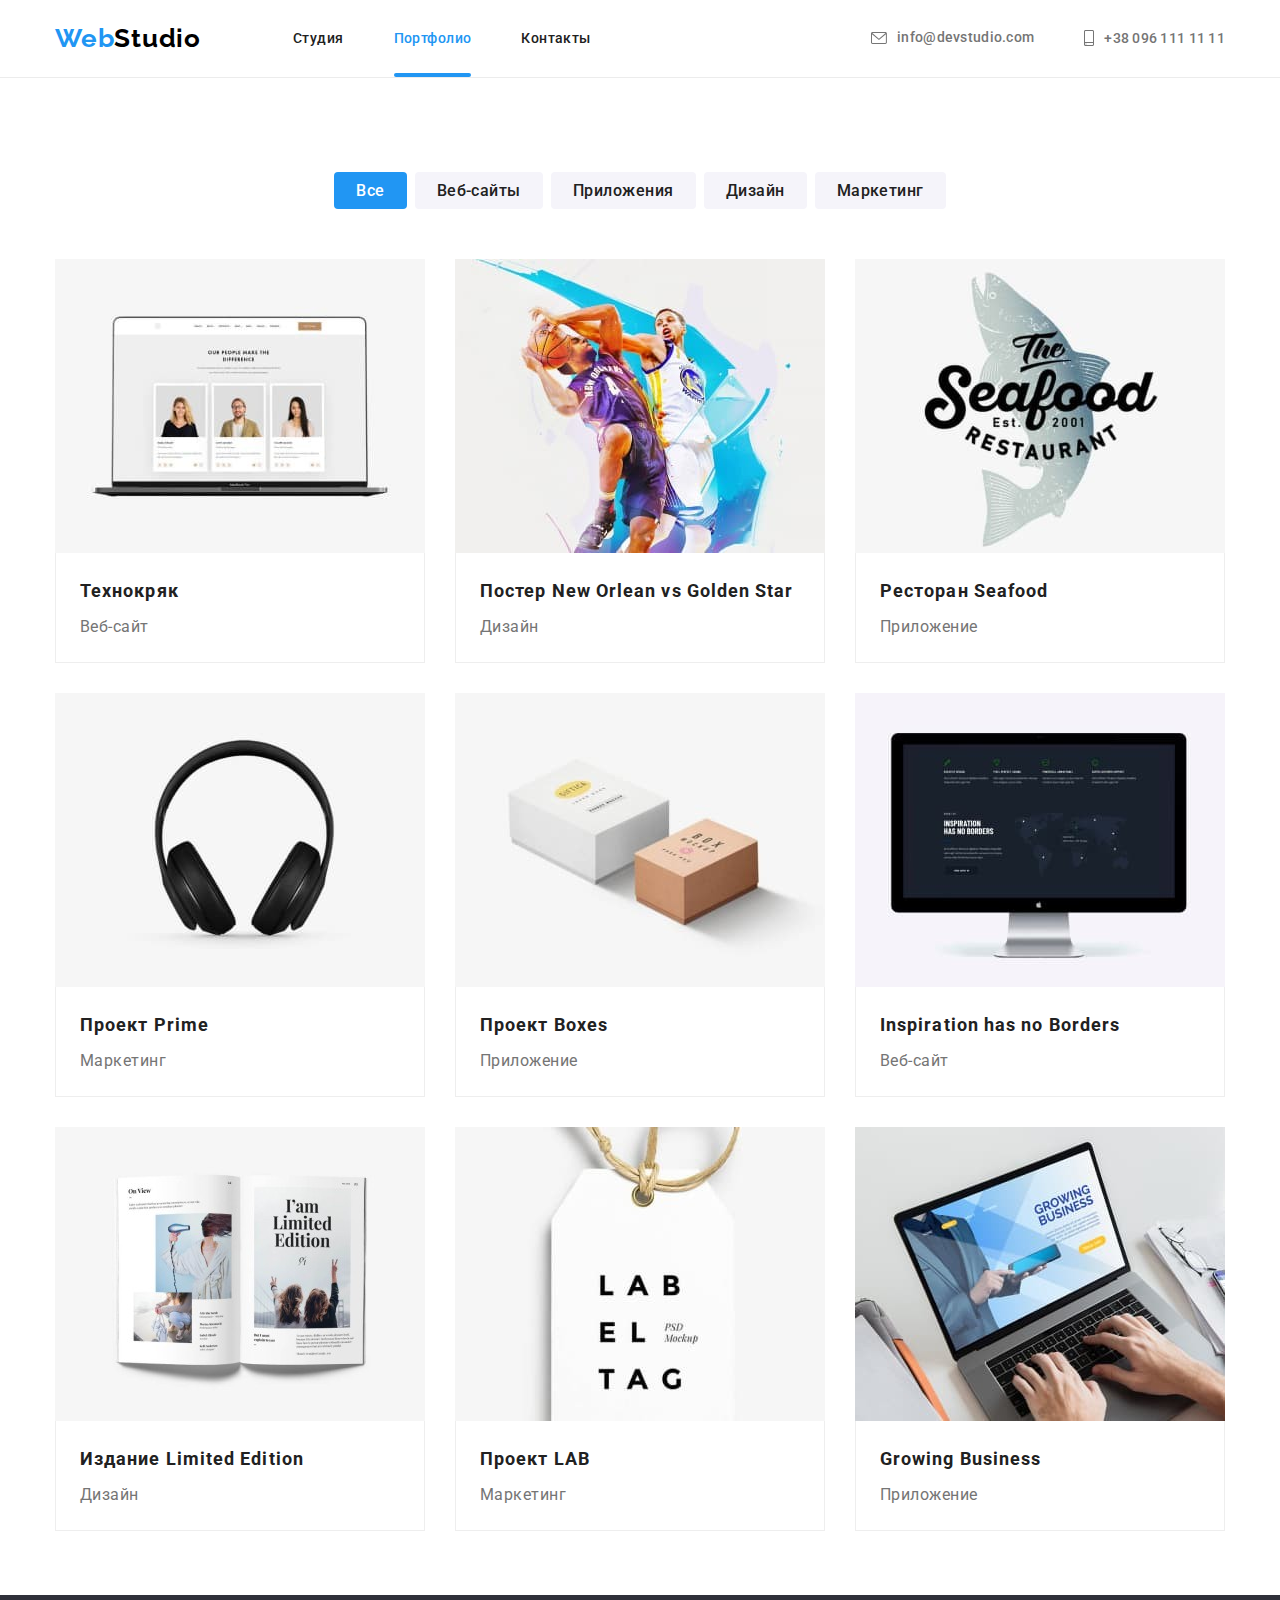
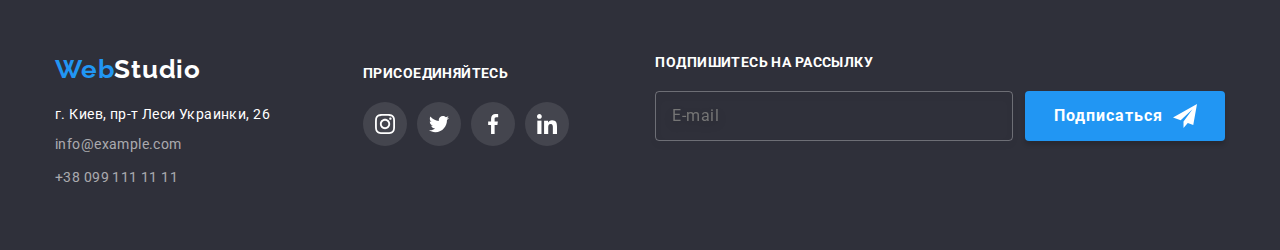
==== commit 9d64f4b9: "add8" ====
--- a/portfolio.html
+++ b/portfolio.html
@@ -143,7 +143,7 @@
                                 />
                                 <source
                                     media="(min-width: 768px)"
-                                    srcset="./images/galery/img-2_lg.jpg 1x, ./images/galery/img-2@2x_md.jpg 2x"
+                                    srcset="./images/galery/img-2_md.jpg 1x, ./images/galery/img-2@2x_md.jpg 2x"
                                     type="image/jpg"
                                 />
                                 <source
--- a/css/main.min.css
+++ b/css/main.min.css
@@ -1 +1 @@
-:root{--logo-color:#000000;--main-font: "Roboto";--secondary-font: "Raleway";--accent-color: #2196F3;--main-txt-dark: #FFFFFF;--main-txt-light: #212121;--p-color: #757575;--fill-color: #AFB1B8;--footer-color:#2F303A;--animation: 250ms cubic-bezier(0.4, 0, 0.2, 1);--indent:30px}body{font-family:Roboto,sans-serif;font-size:14px;letter-spacing:.03em;background-color:#fff;color:#212121}body.no-scroll{overflow:hidden}h1,h2,h3,h4,p{margin-top:0;margin-bottom:0}ul{margin-top:0;margin-bottom:0;padding-left:0}img{display:block;width:100%;height:auto}.list{list-style:none;margin-top:0;padding-left:0}.link{text-decoration:none}.container{width:100%;padding-left:15px;padding-right:15px;margin-left:auto;margin-right:auto}@media screen and (min-width: 480px){.container{max-width:480px}}@media screen and (min-width: 768px){.container{max-width:768px}}@media screen and (min-width: 1200px){.container{max-width:1200px}}.section{padding-top:60px;padding-bottom:60px}@media screen and (min-width: 1200px){.section{padding-top:94px;padding-bottom:94px}}.hero__btn{margin-left:auto;margin-right:auto;margin-top:30px;padding:10px 32px;min-width:200px;-webkit-box-shadow:0px 4px 4px rgba(0,0,0,.15);box-shadow:0px 4px 4px rgba(0,0,0,.15);border:none;border-radius:4px;font-family:Roboto,sans-serif;font-weight:700;font-size:16px;line-height:1.88;text-align:center;letter-spacing:.06em;cursor:pointer;background-color:var(--accent-color);color:var(--main-txt-dark)}.modal__button{display:block;margin-left:auto;margin-right:auto;padding:10px 32px;min-width:200px;-webkit-box-shadow:rgba(0,0,0,.15) 0px 4px 4px;box-shadow:rgba(0,0,0,.15) 0px 4px 4px;border:none;border-radius:4px;font-weight:700;font-size:16px;line-height:1.88;text-align:center;letter-spacing:.06em;cursor:pointer;background-color:var(--accent-color);color:var(--main-txt-dark);-webkit-transition:-webkit-box-shadow var(--animation);transition:-webkit-box-shadow var(--animation);transition:box-shadow var(--animation);transition:box-shadow var(--animation), -webkit-box-shadow var(--animation)}.modal__button:hover,.modal__button:focus{-webkit-box-shadow:0px 4px 4px rgba(0,0,0,.25);box-shadow:0px 4px 4px rgba(0,0,0,.25)}.modal__close-btn{position:absolute;top:8px;right:8px;display:-webkit-box;display:-ms-flexbox;display:flex;-webkit-box-align:center;-ms-flex-align:center;align-items:center;-webkit-box-pack:center;-ms-flex-pack:center;justify-content:center;width:30px;height:30px;border:1px solid rgba(0,0,0,.1);border-radius:50%;background-color:var(--main-txt-dark);cursor:pointer;-webkit-transition:fill var(--animation);transition:fill var(--animation)}.modal__close-btn:hover,.modal__close-btn:focus{fill:var(--accent-color)}.portfolio__btn{padding:6px 22px;border-radius:4px;border:none;font-family:Roboto;font-weight:500;font-size:16px;line-height:1.6;letter-spacing:.03em;cursor:pointer;color:var(--main-txt-light);-webkit-transition:color var(--animation),background-color var(--animation),-webkit-box-shadow var(--animation);transition:color var(--animation),background-color var(--animation),-webkit-box-shadow var(--animation);transition:color var(--animation),background-color var(--animation),box-shadow var(--animation);transition:color var(--animation),background-color var(--animation),box-shadow var(--animation),-webkit-box-shadow var(--animation);background-color:#f5f4fa}.portfolio__btn--accent{background-color:var(--accent-color);color:var(--main-txt-dark)}.portfolio__btn:hover,.portfolio__btn:focus{-webkit-box-shadow:0px 4px 4px rgba(0,0,0,.25);box-shadow:0px 4px 4px rgba(0,0,0,.25);background-color:var(--accent-color);color:var(--main-txt-dark)}.footer-send__btn{display:-webkit-box;display:-ms-flexbox;display:flex;-webkit-box-align:center;-ms-flex-align:center;align-items:center;letter-spacing:.06em;margin-left:auto;margin-right:auto;padding-top:10px;padding-right:28px;padding-bottom:10px;padding-left:29px;font-weight:700;font-size:16px;line-height:1.88;color:var(--main-txt-dark);background-color:var(--accent-color);cursor:pointer;-webkit-box-shadow:0px 4px 4px rgba(0,0,0,.15);box-shadow:0px 4px 4px rgba(0,0,0,.15);border-radius:4px;border:none}@media screen and (min-width: 1200px){.footer-send__btn{margin-left:12px}}.list__title{margin-bottom:10px;font-family:Roboto,sans-serif;font-style:normal;font-weight:bold;font-size:14px;line-height:1.1;letter-spacing:.03em;text-transform:uppercase;color:var(--main-txt-light)}@media screen and (max-width: 767px){.list__title{text-align:center}}.team__title{margin-bottom:50px;font-weight:700;font-size:36px;line-height:1.1;text-align:center;letter-spacing:.03em;color:var(--main-txt-light)}.clients__title{margin-bottom:50px;font-weight:700;font-size:36px;line-height:1.1;text-align:center;letter-spacing:.03em;color:var(--main-txt-light)}@media screen and (max-width: 1199px){.clients__title{font-size:28px}}.icon-footer__title{text-align:center;text-transform:uppercase;font-weight:700;line-height:1.14;margin-bottom:20px;color:var(--main-txt-dark);-webkit-box-align:center;-ms-flex-align:center;align-items:center}@media screen and (min-width: 1200px){.icon-footer__title{text-align:left}}.portfolio__galery-title{border:1px solid #eee;border-top:none;padding-top:20px;padding-bottom:20px;padding-left:24px}.description__title{margin-bottom:50px;font-family:Roboto,sans-serif;font-style:normal;font-weight:bold;font-size:36px;line-height:1.1;text-align:center;letter-spacing:.03em;color:var(--main-txt-light)}.portfolio__overlay{position:absolute;top:0;left:0;-webkit-transform:translateY(100%);transform:translateY(100%);width:370px;height:294px;padding-top:63px;padding-bottom:63px;background-color:rgba(33,150,243,.9);padding-left:24px;padding-right:24px;-webkit-transition:-webkit-transform var(--animation);transition:-webkit-transform var(--animation);transition:transform var(--animation);transition:transform var(--animation), -webkit-transform var(--animation)}.portfolio__link-galery:hover .portfolio__overlay,.portfolio__link-galery:focus .portfolio__overlay{-webkit-transform:translateY(0%);transform:translateY(0%)}.mobile-menu-btn{z-index:10;width:40px;height:40px;background-color:rgba(0,0,0,0);border:none;display:-webkit-box;display:-ms-flexbox;display:flex;-webkit-box-pack:center;-ms-flex-pack:center;justify-content:center;-webkit-box-align:center;-ms-flex-align:center;align-items:center}@media screen and (min-width: 768px){.mobile-menu-btn{display:none}}.mobile-menu-btn:hover,.mobile-menu-btn:focus{fill:var(--accent-color)}.mobile-menu{position:fixed;top:0;left:0;width:100%;height:100%;padding:48px 40px;display:-webkit-box;display:-ms-flexbox;display:flex;-webkit-box-orient:vertical;-webkit-box-direction:normal;-ms-flex-direction:column;flex-direction:column;background-color:#fff;-webkit-transform:translateX(100%);transform:translateX(100%);-webkit-transition:-webkit-transform 500ms;transition:-webkit-transform 500ms;transition:transform 500ms;transition:transform 500ms, -webkit-transform 500ms}.mobile-menu.is-open{-webkit-transform:translateX(0);transform:translateX(0)}.mobile-menu-nav{margin-bottom:auto}.mobile-menu-item{font-size:40px;line-height:47px;line-height:100%;letter-spacing:.02em;text-decoration:none;color:#212121}.mobile-menu-nav:not(:last-child) .mobile-menu-item{margin-bottom:32px}.mobile-menu-contacts{margin-bottom:64px}.mobile-menu-contacts-tell{margin-bottom:32px;font-style:normal;font-weight:500;font-size:34px;line-height:40px;letter-spacing:.02em;color:#2196f3}.mobile-menu-contacts-mail{font-style:normal;font-weight:500;font-size:24px;line-height:28px;letter-spacing:.02em;color:#757575}.mobile-menu-link{font-weight:500;line-height:47px;letter-spacing:.02em;color:#212121}.mobile-menu-socials{margin-right:auto;display:-webkit-box;display:-ms-flexbox;display:flex;gap:10px;-webkit-box-align:center;-ms-flex-align:center;align-items:center}.mobile-menu-socials-link{font-style:normal;font-weight:500;font-size:18px;line-height:22px;letter-spacing:.02em;color:#2196f3}.mobile-menu-socials-item:not(:last-child) .mobile-menu-socials-link{padding-right:10px;border-right:1px solid rgba(33,33,33,.2)}.mobile-menu-burger{-webkit-transition:500ms;transition:500ms}.mobile-menu-btn .is-open .mobile-menu-burger{opacity:0}.mobile-menu-close{-webkit-transition:500ms;transition:500ms;z-index:100;opacity:0}.mobile-menu-btn .is-open .mobile-menu-close{opacity:1}.header__page{border-bottom:1px solid #ececec}.header-container{-webkit-box-pack:justify;-ms-flex-pack:justify;justify-content:space-between;display:-webkit-box;display:-ms-flexbox;display:flex;-webkit-box-align:center;-ms-flex-align:center;align-items:center}.logo{display:block;font-family:Raleway;font-style:normal;font-weight:bold;font-size:26px;line-height:1.1;letter-spacing:.03em;color:var(--logo-color)}@media screen and (min-width: 480px)and (max-width: 767px){.logo{padding-top:16px;padding-bottom:16px}}@media screen and (min-width: 768px){.logo{margin-right:88px;padding-top:26px;padding-bottom:26px}}@media screen and (min-width: 1200px){.logo{margin-right:92px;padding-top:24px;padding-bottom:24px}}@media screen and (max-width: 767px){.header__nav{display:none}}.header__list{display:-webkit-box;display:-ms-flexbox;display:flex;-webkit-box-align:center;-ms-flex-align:center;align-items:center}@media screen and (min-width: 768px){.header__item:not(:last-child){margin-right:50px}}.header__link{font-family:Roboto,sans-serif;font-style:normal;font-weight:500;font-size:14px;line-height:1.1;color:var(--main-txt-light);-webkit-transition:color var(--animation);transition:color var(--animation)}.header__link--active{color:var(--accent-color)}.header__link:hover,.header__link:focus{color:var(--accent-color)}.current{position:relative}.current::after{content:"";position:absolute;bottom:0;left:0;-webkit-transform:translateY(31px);transform:translateY(31px);width:100%;height:4px;background-color:var(--accent-color);border-radius:2px}.info-list{display:-webkit-box;display:-ms-flexbox;display:flex;margin-left:auto}@media screen and (max-width: 767px){.info-list{display:none}}@media screen and (min-width: 768px)and (max-width: 1199px){.info-list{display:-webkit-box;display:-ms-flexbox;display:flex;-webkit-box-orient:vertical;-webkit-box-direction:normal;-ms-flex-direction:column;flex-direction:column}}.info-list__email-icon{margin-right:10px;width:16px;height:12px;fill:currentColor}.info-list__phone-icon{margin-right:10px;width:10px;height:16px;fill:currentColor}.info-list__email,.info-list__contact-number{font-family:Roboto,sans-serif;font-style:normal;font-weight:500;font-size:14px;line-height:1.1;letter-spacing:.02em;color:var(--p-color);-webkit-transition:color var(--animation);transition:color var(--animation)}.info-list__email:hover,.info-list__email:focus{color:var(--accent-color)}.info-list__contact-number:hover,.info-list__contact-number:focus{color:var(--accent-color)}@media screen and (max-width: 1199px){.info-list__link-email{margin-bottom:10px}}@media screen and (min-width: 1200px){.info-list__link-contact{margin-left:50px}}.hero{background-size:cover;background-repeat:no-repeat;background-position:center;max-width:1600px;height:400px;margin:0 auto;text-align:center;padding-top:118px;padding-bottom:200px;background-color:#c4c4c4;background-image:-webkit-gradient(linear, left bottom, left top, from(rgba(47, 48, 58, 0.4)), to(rgba(47, 48, 58, 0.4))),url(../images/hero/header_sm.jpg);background-image:linear-gradient(to top, rgba(47, 48, 58, 0.4), rgba(47, 48, 58, 0.4)),url(../images/hero/header_sm.jpg)}@media(min-device-pixel-ratio: 2),(-webkit-min-device-pixel-ratio: 2),(min-resolution: 192dpi),(min-resolution: 2dppx){.hero{background-image:-webkit-gradient(linear, left bottom, left top, from(rgba(47, 48, 58, 0.4)), to(rgba(47, 48, 58, 0.4))),url(../images/hero/header@2x_sm.jpg);background-image:linear-gradient(to top, rgba(47, 48, 58, 0.4), rgba(47, 48, 58, 0.4)),url(../images/hero/header@2x_sm.jpg)}}@media screen and (min-width: 768px){.hero{height:400px;background-image:-webkit-gradient(linear, left bottom, left top, from(rgba(47, 48, 58, 0.4)), to(rgba(47, 48, 58, 0.4))),url(../images/hero/header_md.jpg);background-image:linear-gradient(to top, rgba(47, 48, 58, 0.4), rgba(47, 48, 58, 0.4)),url(../images/hero/header_md.jpg)}}@media screen and (min-width: 768px)and (min-device-pixel-ratio: 2),screen and (min-width: 768px)and (-webkit-min-device-pixel-ratio: 2),screen and (min-width: 768px)and (min-resolution: 192dpi),screen and (min-width: 768px)and (min-resolution: 2dppx){.hero{background-image:-webkit-gradient(linear, left bottom, left top, from(rgba(47, 48, 58, 0.4)), to(rgba(47, 48, 58, 0.4))),url(../images/hero/header@2x_md.jpg);background-image:linear-gradient(to top, rgba(47, 48, 58, 0.4), rgba(47, 48, 58, 0.4)),url(../images/hero/header@2x_md.jpg)}}@media screen and (min-width: 1200px){.hero{height:600px;padding-top:200px;padding-bottom:200px;background-image:-webkit-gradient(linear, left bottom, left top, from(rgba(47, 48, 58, 0.4)), to(rgba(47, 48, 58, 0.4))),url(../images/hero/header_lg.jpg);background-image:linear-gradient(to top, rgba(47, 48, 58, 0.4), rgba(47, 48, 58, 0.4)),url(../images/hero/header_lg.jpg)}}@media screen and (min-width: 1200px)and (min-device-pixel-ratio: 2),screen and (min-width: 1200px)and (-webkit-min-device-pixel-ratio: 2),screen and (min-width: 1200px)and (min-resolution: 192dpi),screen and (min-width: 1200px)and (min-resolution: 2dppx){.hero{background-image:-webkit-gradient(linear, left bottom, left top, from(rgba(47, 48, 58, 0.4)), to(rgba(47, 48, 58, 0.4))),url(../images/hero/header@2x_lg.jpg);background-image:linear-gradient(to top, rgba(47, 48, 58, 0.4), rgba(47, 48, 58, 0.4)),url(../images/hero/header@2x_lg.jpg)}}.hero__slogan{font-family:Roboto,sans-serif;font-style:normal;font-weight:900;font-size:44px;letter-spacing:.06em;line-height:1.36;text-align:center;color:var(--main-txt-dark);text-transform:uppercase}@media screen and (max-width: 1199px){.hero__slogan{font-size:26px;line-height:42px}}.feature-section{padding-top:60px;padding-bottom:60px}@media screen and (min-width: 1200px){.feature-section{padding-top:94px;padding-bottom:94px}}.list__title-site::before{display:block;content:"";height:120px;background-color:#f5f4fa;background-repeat:no-repeat;background-position:center;margin-bottom:30px}.list__title-antenna::before{background-image:url(../images/antenna\ 1.png)}.list__title-clock::before{background-image:url(../images/clock\ 1.png)}.list__title-diagram::before{background-image:url(../images/diagram\ 1.png)}.list__title-astronaut::before{background-image:url(../images/astronaut\ 1.png)}.list__text{font-family:Roboto;font-style:normal;font-weight:normal;font-size:14px;line-height:1.7;letter-spacing:.03em;color:var(--p-color)}.list__title-site{-ms-flex-preferred-size:calc((100% - 30px)/2);flex-basis:calc((100% - 30px)/2)}@media screen and (max-width: 767px){.list__title-site:not(:last-child){margin-bottom:30px}}.feature-section__list{-ms-flex-wrap:nowrap;flex-wrap:nowrap}@media screen and (min-width: 768px){.feature-section__list{gap:30px;display:-webkit-box;display:-ms-flexbox;display:flex;-ms-flex-wrap:wrap;flex-wrap:wrap}}@media screen and (min-width: 1200px){.feature-section__list{-ms-flex-wrap:nowrap;flex-wrap:nowrap}}.description{padding-bottom:94px}@media screen and (max-width: 1199px){.description{display:none}}.list__image{width:370px;position:relative}.list__image:not(:last-child){margin-right:30px}.list__description-text{text-transform:uppercase;color:var(--main-txt-dark);background-color:rgba(47,48,58,.8);position:absolute;font-weight:700;line-height:1.6;width:100%;height:70px;bottom:0;display:-webkit-box;display:-ms-flexbox;display:flex;-webkit-box-pack:center;-ms-flex-pack:center;justify-content:center;-webkit-box-align:center;-ms-flex-align:center;align-items:center}.description__list{display:-webkit-box;display:-ms-flexbox;display:flex;-webkit-box-align:center;-ms-flex-align:center;align-items:center}.team{background:#f5f4fa}.team__list{-webkit-box-pack:center;-ms-flex-pack:center;justify-content:center;background:var(--main-txt-dark);-webkit-box-shadow:0px 1px 3px rgba(0,0,0,.12),0px 1px 1px rgba(0,0,0,.14),0px 2px 1px rgba(0,0,0,.2);box-shadow:0px 1px 3px rgba(0,0,0,.12),0px 1px 1px rgba(0,0,0,.14),0px 2px 1px rgba(0,0,0,.2);border-radius:0px 0px 4px 4px;-ms-flex-preferred-size:calc((100% - 30px)/2);flex-basis:calc((100% - 30px)/2)}@media screen and (max-width: 767px){.team__list:not(:last-child){margin-bottom:30px}}.team__names{-webkit-box-orient:horizontal;-webkit-box-direction:normal;-ms-flex-direction:row;flex-direction:row}@media screen and (min-width: 768px){.team__names{display:-webkit-box;display:-ms-flexbox;display:flex;-ms-flex-wrap:wrap;flex-wrap:wrap;gap:30px}}@media screen and (min-width: 1200px){.team__names{display:-webkit-box;display:-ms-flexbox;display:flex;gap:30px;-ms-flex-wrap:nowrap;flex-wrap:nowrap}}.team__container{padding-top:30px;padding-bottom:24px}@media screen and (min-width: 1200px){.team__container{padding-top:30px;padding-bottom:30px}}.team__name{margin-bottom:10px;font-family:Roboto;font-style:normal;font-weight:500;font-size:16px;line-height:1.1;text-align:center;letter-spacing:.03em;color:var(--main-txt-light)}.team__job{font-size:16px;line-height:1.1;text-align:center;color:var(--p-color)}.team__social-list{-webkit-box-pack:center;-ms-flex-pack:center;justify-content:center;margin-top:16px;display:-webkit-box;display:-ms-flexbox;display:flex;-webkit-box-align:center;-ms-flex-align:center;align-items:center}.team__social-link{display:-webkit-box;display:-ms-flexbox;display:flex;-webkit-box-align:center;-ms-flex-align:center;align-items:center;-webkit-box-pack:center;-ms-flex-pack:center;justify-content:center;width:44px;height:44px;background-color:var(--main-txt-dark);border-radius:50%;color:var(--fill-color);-webkit-transition:color var(--animation),background-color var(--animation);transition:color var(--animation),background-color var(--animation)}.team__social-link:hover,.team__social-link:focus{background-color:var(--accent-color);color:var(--main-txt-dark)}.team__social-item:not(:last-child){margin-right:10px}.team__social-icon{width:20px;height:20px;fill:currentColor}.link{display:-webkit-box;display:-ms-flexbox;display:flex;-webkit-box-align:center;-ms-flex-align:center;align-items:center}.clients{padding-top:60px;padding-bottom:60px}@media screen and (min-width: 1200px){.clients{padding-top:94px;padding-bottom:94px}}.clients__list{display:-webkit-box;display:-ms-flexbox;display:flex;-ms-flex-wrap:wrap;flex-wrap:wrap;gap:30px}.clients__link-section{gap:30px}.clients__link-style{border:1px solid var(--fill-color);display:-webkit-box;display:-ms-flexbox;display:flex;-webkit-box-align:center;-ms-flex-align:center;align-items:center;-webkit-box-pack:center;-ms-flex-pack:center;justify-content:center;border-radius:4px;width:170px;height:92px;color:var(--fill-color);-webkit-transition:color var(--animation),border-color var(--animation);transition:color var(--animation),border-color var(--animation)}.clients__link-style:hover,.clients__link-style:focus{color:var(--accent-color);border-color:var(--accent-color)}@media screen and (max-width: 767px){.clients__link-style{width:210px}}@media screen and (min-width: 768px){.clients__link-style{width:226px}}@media screen and (min-width: 1200px){.clients__link-style{width:170px}}.clients__link{fill:currentColor;width:106px;height:60px}.portfolio__list-nav{list-style:none}@media screen and (max-width: 767px){.portfolio__list-nav{display:-webkit-box;display:-ms-flexbox;display:flex;-ms-flex-wrap:wrap;flex-wrap:wrap;margin-bottom:40px;-webkit-box-align:stretch;-ms-flex-align:stretch;align-items:stretch;-webkit-box-pack:start;-ms-flex-pack:start;justify-content:flex-start}}@media screen and (min-width: 768px){.portfolio__list-nav{display:-webkit-box;display:-ms-flexbox;display:flex;-webkit-box-align:center;-ms-flex-align:center;align-items:center;margin-bottom:30px;-webkit-box-pack:center;-ms-flex-pack:center;justify-content:center}}@media screen and (min-width: 1200px){.portfolio__list-nav{margin-bottom:50px}}.portfolio__navigation:not(:last-child){margin-right:8px}@media screen and (max-width: 767px){.portfolio__navigation:nth-child(-n+3){margin-bottom:15px}}.list{-webkit-box-pack:center;-ms-flex-pack:center;justify-content:center}@media screen and (min-width: 768px){.portfolio__galery{display:-webkit-box;display:-ms-flexbox;display:flex;-ms-flex-wrap:wrap;flex-wrap:wrap;gap:30px;margin-bottom:-30px;-webkit-box-align:center;-ms-flex-align:center;align-items:center}}.portfolio__galery-info{-webkit-box-pack:justify;-ms-flex-pack:justify;justify-content:space-between}@media screen and (max-width: 767px){.portfolio__galery-info:not(:last-child){margin-bottom:30px}}@media screen and (max-width: 1199px){.portfolio__galery-info{-ms-flex-preferred-size:calc((100% - 30px)/2);flex-basis:calc((100% - 30px)/2)}}@media screen and (min-width: 768px)and (max-width: 1199px){.portfolio__galery:last-child .portfolio__galery-info{margin-right:auto}}.portfolio__link-galery{display:block;-webkit-transition:-webkit-box-shadow var(--animation);transition:-webkit-box-shadow var(--animation);transition:box-shadow var(--animation);transition:box-shadow var(--animation), -webkit-box-shadow var(--animation);-webkit-box-pack:center;-ms-flex-pack:center;justify-content:center}.portfolio__link-galery:hover,.portfolio__link-galery:focus{-webkit-box-shadow:1px 4px 6px 0px rgba(0,0,0,.16),0px 4px 4px 0px rgba(0,0,0,.06),0px 1px 1px 0px rgba(0,0,0,.12);box-shadow:1px 4px 6px 0px rgba(0,0,0,.16),0px 4px 4px 0px rgba(0,0,0,.06),0px 1px 1px 0px rgba(0,0,0,.12)}.portfolio__card-overlay{position:relative;overflow:hidden}.portfolio__img{height:auto}.portfolio__description{width:332px;height:168px;font-weight:400;font-size:18px;line-height:28px;color:var(--main-txt-dark)}.portfolio__name-link{margin-bottom:4px;font-family:Roboto;font-style:normal;font-weight:bold;font-size:18px;line-height:2;letter-spacing:.06em;color:var(--main-txt-light)}.portfolio__text{margin-top:0px;margin-bottom:0px;font-family:Roboto;font-style:normal;font-weight:normal;font-size:16px;line-height:1.8;letter-spacing:.03em;color:var(--p-color)}.backdrop{position:fixed;top:0;left:0;width:100%;height:100%;opacity:1;visibility:visible;pointer-events:initial;z-index:1000;-webkit-transition:opacity var(--animation),visibility var(--animation);transition:opacity var(--animation),visibility var(--animation);background-color:rgba(0,0,0,.2)}.backdrop.is-hidden{opacity:0;visibility:hidden;pointer-events:none}.modal{position:absolute;top:50%;left:50%;padding:40px;-webkit-transform:translate(-50%, -50%);transform:translate(-50%, -50%);width:528px;height:581px;background-color:var(--main-txt-dark);border-radius:4px;-webkit-box-shadow:0px 4px 4px 0px rgba(0,0,0,.25);box-shadow:0px 4px 4px 0px rgba(0,0,0,.25)}@media screen and (max-width: 1199px){.modal{width:450px;height:609px}}.modal-form__text{display:block;margin-bottom:12px;font-size:20px;line-height:23px}.modal-form__contact-container{margin-bottom:10px;position:relative}.modal-form__contact{font-size:12px;line-height:1.17;letter-spacing:.01em;color:var(--p-color)}.modal-form__input{margin-top:4px;width:100%;height:40px;padding-top:4px;padding-right:6px;padding-bottom:4px;padding-left:42px;border-radius:4px;outline:none;cursor:pointer;border:1px solid rgba(33,33,33,.2);-webkit-transition:color var(--animation),border-color var(--animation);transition:color var(--animation),border-color var(--animation)}.modal-form__input:hover,.modal-form__input:focus{border-color:var(--accent-color)}.modal-form__input:hover+.modal-form__icon{fill:var(--accent-color)}.modal-form__icon{position:absolute;left:12px;cursor:pointer;bottom:11px;color:var(--main-txt-light);-webkit-transition:fill var(--animation);transition:fill var(--animation)}.modal-form__icon:hover{color:var(--accent-color)}.modal__comm{margin-bottom:20px;display:block;line-height:23px}.modal__comment-text{font-weight:400;font-size:12px;line-height:14px;letter-spacing:.01em;color:var(--p-color)}.modal__comment{width:100%;height:120px;padding:12px 16px;font-weight:400;font-size:12px;line-height:16px;letter-spacing:.01em;resize:none;outline:none;border-radius:4px;border:1px solid rgba(33,33,33,.2);-webkit-transition:border-color var(--animation);transition:border-color var(--animation)}.modal__comment:hover,.modal__comment:focus{border-color:var(--accent-color)}.modal__form-checkbox{display:-webkit-box;display:-ms-flexbox;display:flex;margin-bottom:30px;-webkit-box-align:center;-ms-flex-align:center;align-items:center;-webkit-box-pack:center;-ms-flex-pack:center;justify-content:center;gap:7px}.modal__visually-hidden{position:absolute;width:1px;height:1px;margin:-1px;border:0;padding:0;white-space:nowrap;-webkit-clip-path:inset(100%);clip-path:inset(100%);clip:rect(0 0 0 0);overflow:hidden}.modal__checkbox-custom{display:-webkit-inline-box;display:-ms-inline-flexbox;display:inline-flex;-webkit-box-align:center;-ms-flex-align:center;align-items:center;-webkit-box-pack:center;-ms-flex-pack:center;justify-content:center;width:16px;height:15px;outline-offset:-2px;border-radius:2px;border:1px solid var(--main-txt-light);border-color:var(--main-txt-light);-webkit-transition:outline-color var(--animation),background-color var(--animation);transition:outline-color var(--animation),background-color var(--animation)}.modal__checkbox-input:checked+.modal__checkbox-custom{background-color:var(--accent-color);outline:2px solid var(--accent-color)}.modal__checkbox-icon{fill:var(--main-txt-dark)}.modal__text-agreed{font-weight:400;font-size:14px;line-height:1.71px;letter-spacing:.03em;color:var(--p-color)}@media screen and (max-width: 1199px){.modal__text-agreed{font-size:12px}}.modal__link{font-weight:400;font-size:14px;line-height:1.71;letter-spacing:.03em;-webkit-text-decoration-line:underline;text-decoration-line:underline;color:var(--accent-color)}@media screen and (max-width: 1199px){.modal__link{font-size:12px}}.footer{background-color:var(--footer-color)}.information{margin-bottom:60px}.information__email{margin-bottom:9px}.information__email-link{font-family:Roboto;font-size:14px;line-height:1.7;letter-spacing:.03em;color:rgba(255,255,255,.6);font-style:normal;-webkit-transition:color var(--animation);transition:color var(--animation)}@media screen and (max-width: 1199px){.information__email-link{-webkit-box-pack:center;-ms-flex-pack:center;justify-content:center}}.information__email-link:hover,.information__email-link:focus{color:var(--accent-color)}.information__contact-link{font-family:Roboto;font-size:14px;line-height:1.7;letter-spacing:.03em;color:rgba(255,255,255,.6);font-style:normal;-webkit-transition:color var(--animation);transition:color var(--animation)}@media screen and (max-width: 1199px){.information__contact-link{-webkit-box-pack:center;-ms-flex-pack:center;justify-content:center}}.information__contact-link:hover,.information__contact-link:focus{color:var(--accent-color)}.footer-site__logo{padding:0px;margin-bottom:20px;color:var(--main-txt-dark);width:100%;text-align:center}@media screen and (min-width: 480px)and (max-width: 1199px){.footer-site__logo{display:block;-webkit-box-pack:center;-ms-flex-pack:center;justify-content:center;display:block}}.logo__accent{font-family:Raleway;font-style:normal;font-weight:bold;font-size:26px;line-height:1.1;letter-spacing:.03em;color:var(--accent-color)}.footer-box{-webkit-box-align:baseline;-ms-flex-align:baseline;align-items:baseline}@media screen and (min-width: 768px){.footer-box{display:-webkit-box;display:-ms-flexbox;display:flex;-webkit-box-pack:space-evenly;-ms-flex-pack:space-evenly;justify-content:space-evenly}}@media screen and (min-width: 1200px){.footer-contacts{margin-right:70px}}.adress{display:block;text-align:center;margin-bottom:9px;height:21px;left:215px;top:1739px;font-family:Roboto;font-style:normal;font-weight:normal;font-size:14px;line-height:1.7;letter-spacing:.03em;color:var(--main-txt-dark);-webkit-transition:color var(--animation);transition:color var(--animation);cursor:pointer}.adress:hover,.adress:focus{color:var(--accent-color)}@media screen and (min-width: 768px){.adress{text-align:left}}.icon-footer{display:block}@media screen and (max-width: 1199px){.icon-footer{margin-bottom:60px}}.list-footer{display:-webkit-box;display:-ms-flexbox;display:flex;background-position:center}@media screen and (min-width: 1200px){.footer-section{display:-webkit-box;display:-ms-flexbox;display:flex}}.footer-container{-webkit-box-orient:vertical;-webkit-box-direction:normal;-ms-flex-direction:column;flex-direction:column;display:-webkit-box;display:-ms-flexbox;display:flex}.icon-footer__item:not(:last-child){margin-right:10px}.icon-footer__link{display:-webkit-box;display:-ms-flexbox;display:flex;-webkit-box-align:center;-ms-flex-align:center;align-items:center;-webkit-box-pack:center;-ms-flex-pack:center;justify-content:center;width:44px;height:44px;background-color:rgba(255,255,255,.1);border-radius:50%;-webkit-transition:background-color var(--animation);transition:background-color var(--animation)}.icon-footer__link:hover,.icon-footer__link:focus{background-color:var(--accent-color)}.icon-footer__icon{width:20px;height:20px;fill:var(--main-txt-dark);-webkit-transition:color var(--animation),background-color var(--animation);transition:color var(--animation),background-color var(--animation)}.icon-footer__link:hover .icon-footer__icon,.icon-footer__link:focus .icon-footer__icon{color:var(--main-txt-dark)}@media screen and (min-width: 1200px){.footer-send{margin-left:auto}}.footer-send__input{padding-left:16px;width:358px;height:50px;color:rgba(255,255,255,.6);border:1px solid rgba(255,255,255,.3);-webkit-filter:drop-shadow(0px 4px 4px rgba(0, 0, 0, 0.15));filter:drop-shadow(0px 4px 4px rgba(0, 0, 0, 0.15));border-radius:4px;background-color:rgba(0,0,0,0);outline:rgba(0,0,0,0);cursor:pointer;-webkit-transition:border-color var(--animation);transition:border-color var(--animation);margin-bottom:20px;font-weight:400;font-size:16px;line-height:20px;-webkit-box-align:center;-ms-flex-align:center;align-items:center;letter-spacing:.03em;color:rgba(255,255,255,.6)}.footer-send__input:hover,.footer-send__input:focus{border-color:var(--accent-color)}@media screen and (max-width: 767px){.footer-send__input{width:100%}}@media screen and (min-width: 768px)and (max-width: 1199px){.footer-send__input{width:450px;margin-left:165px}}.svg-send{margin-left:10px}.footer-site{padding-top:60px;padding-bottom:60px}/*# sourceMappingURL=main.min.css.map */+:root{--logo-color:#000000;--main-font: "Roboto";--secondary-font: "Raleway";--accent-color: #2196F3;--main-txt-dark: #FFFFFF;--main-txt-light: #212121;--p-color: #757575;--fill-color: #AFB1B8;--footer-color:#2F303A;--animation: 250ms cubic-bezier(0.4, 0, 0.2, 1);--indent:30px}body{font-family:Roboto,sans-serif;font-size:14px;letter-spacing:.03em;background-color:#fff;color:#212121}body.no-scroll{overflow:hidden}h1,h2,h3,h4,p{margin-top:0;margin-bottom:0}ul{margin-top:0;margin-bottom:0;padding-left:0}img{display:block;width:100%;height:auto}.list{list-style:none;margin-top:0;padding-left:0}.link{text-decoration:none}.container{width:100%;padding-left:15px;padding-right:15px;margin-left:auto;margin-right:auto}@media screen and (min-width: 480px){.container{max-width:480px}}@media screen and (min-width: 768px){.container{max-width:768px}}@media screen and (min-width: 1200px){.container{max-width:1200px}}.section{padding-top:60px;padding-bottom:60px}@media screen and (min-width: 1200px){.section{padding-top:94px;padding-bottom:94px}}.hero__btn{margin-left:auto;margin-right:auto;margin-top:30px;padding:10px 32px;min-width:200px;-webkit-box-shadow:0px 4px 4px rgba(0,0,0,.15);box-shadow:0px 4px 4px rgba(0,0,0,.15);border:none;border-radius:4px;font-family:Roboto,sans-serif;font-weight:700;font-size:16px;line-height:1.88;text-align:center;letter-spacing:.06em;cursor:pointer;background-color:var(--accent-color);color:var(--main-txt-dark)}.modal__button{display:block;margin-left:auto;margin-right:auto;padding:10px 32px;min-width:200px;-webkit-box-shadow:rgba(0,0,0,.15) 0px 4px 4px;box-shadow:rgba(0,0,0,.15) 0px 4px 4px;border:none;border-radius:4px;font-weight:700;font-size:16px;line-height:1.88;text-align:center;letter-spacing:.06em;cursor:pointer;background-color:var(--accent-color);color:var(--main-txt-dark);-webkit-transition:-webkit-box-shadow var(--animation);transition:-webkit-box-shadow var(--animation);transition:box-shadow var(--animation);transition:box-shadow var(--animation), -webkit-box-shadow var(--animation)}.modal__button:hover,.modal__button:focus{-webkit-box-shadow:0px 4px 4px rgba(0,0,0,.25);box-shadow:0px 4px 4px rgba(0,0,0,.25)}.modal__close-btn{position:absolute;top:8px;right:8px;display:-webkit-box;display:-ms-flexbox;display:flex;-webkit-box-align:center;-ms-flex-align:center;align-items:center;-webkit-box-pack:center;-ms-flex-pack:center;justify-content:center;width:30px;height:30px;border:1px solid rgba(0,0,0,.1);border-radius:50%;background-color:var(--main-txt-dark);cursor:pointer;-webkit-transition:fill var(--animation);transition:fill var(--animation)}.modal__close-btn:hover,.modal__close-btn:focus{fill:var(--accent-color)}.portfolio__btn{padding:6px 22px;border-radius:4px;border:none;font-family:Roboto;font-weight:500;font-size:16px;line-height:1.6;letter-spacing:.03em;cursor:pointer;color:var(--main-txt-light);-webkit-transition:color var(--animation),background-color var(--animation),-webkit-box-shadow var(--animation);transition:color var(--animation),background-color var(--animation),-webkit-box-shadow var(--animation);transition:color var(--animation),background-color var(--animation),box-shadow var(--animation);transition:color var(--animation),background-color var(--animation),box-shadow var(--animation),-webkit-box-shadow var(--animation);background-color:#f5f4fa}.portfolio__btn--accent{background-color:var(--accent-color);color:var(--main-txt-dark)}.portfolio__btn:hover,.portfolio__btn:focus{-webkit-box-shadow:0px 4px 4px rgba(0,0,0,.25);box-shadow:0px 4px 4px rgba(0,0,0,.25);background-color:var(--accent-color);color:var(--main-txt-dark)}.footer-send__btn{display:-webkit-box;display:-ms-flexbox;display:flex;-webkit-box-align:center;-ms-flex-align:center;align-items:center;letter-spacing:.06em;margin-left:auto;margin-right:auto;padding-top:10px;padding-right:28px;padding-bottom:10px;padding-left:29px;font-weight:700;font-size:16px;line-height:1.88;color:var(--main-txt-dark);background-color:var(--accent-color);cursor:pointer;-webkit-box-shadow:0px 4px 4px rgba(0,0,0,.15);box-shadow:0px 4px 4px rgba(0,0,0,.15);border-radius:4px;border:none}@media screen and (min-width: 1200px){.footer-send__btn{margin-left:12px}}.list__title{margin-bottom:10px;font-family:Roboto,sans-serif;font-style:normal;font-weight:bold;font-size:14px;line-height:1.1;letter-spacing:.03em;text-transform:uppercase;color:var(--main-txt-light)}@media screen and (max-width: 767px){.list__title{text-align:center}}.team__title{margin-bottom:50px;font-weight:700;font-size:36px;line-height:1.1;text-align:center;letter-spacing:.03em;color:var(--main-txt-light)}@media screen and (max-width: 1199px){.team__title{font-size:28px}}.clients__title{margin-bottom:50px;font-weight:700;font-size:36px;line-height:1.1;text-align:center;letter-spacing:.03em;color:var(--main-txt-light)}@media screen and (max-width: 1199px){.clients__title{font-size:28px}}.icon-footer__title{text-align:center;text-transform:uppercase;font-weight:700;line-height:1.14;margin-bottom:20px;color:var(--main-txt-dark);-webkit-box-align:center;-ms-flex-align:center;align-items:center}@media screen and (min-width: 1200px){.icon-footer__title{text-align:left}}.portfolio__galery-title{border:1px solid #eee;border-top:none;padding-top:20px;padding-bottom:20px;padding-left:24px;padding-right:24px}.description__title{margin-bottom:50px;font-family:Roboto,sans-serif;font-style:normal;font-weight:bold;font-size:36px;line-height:1.1;text-align:center;letter-spacing:.03em;color:var(--main-txt-light)}.portfolio__overlay{position:absolute;top:0;left:0;-webkit-transform:translateY(101%);transform:translateY(101%);width:370px;height:294px;padding-top:63px;padding-bottom:63px;background-color:rgba(33,150,243,.9);padding-left:24px;padding-right:24px;-webkit-transition:-webkit-transform var(--animation);transition:-webkit-transform var(--animation);transition:transform var(--animation);transition:transform var(--animation), -webkit-transform var(--animation)}.portfolio__link-galery:hover .portfolio__overlay,.portfolio__link-galery:focus .portfolio__overlay{-webkit-transform:translateY(0%);transform:translateY(0%)}.mobile-menu-btn{z-index:10;width:40px;height:40px;background-color:rgba(0,0,0,0);border:none;display:-webkit-box;display:-ms-flexbox;display:flex;-webkit-box-pack:center;-ms-flex-pack:center;justify-content:center;-webkit-box-align:center;-ms-flex-align:center;align-items:center}@media screen and (min-width: 768px){.mobile-menu-btn{display:none}}.mobile-menu-btn:hover,.mobile-menu-btn:focus{fill:var(--accent-color)}.mobile-menu-btn .mobile-menu-close{display:none}.mobile-menu-btn .is-open .mobile-menu-close{display:block}.mobile-menu-btn .is-open .mobile-menu-burger{display:none}.mobile-menu{position:fixed;top:0;left:0;width:100%;height:100%;padding:48px 40px;display:-webkit-box;display:-ms-flexbox;display:flex;-webkit-box-orient:vertical;-webkit-box-direction:normal;-ms-flex-direction:column;flex-direction:column;background-color:#fff;-webkit-transform:translateX(100%);transform:translateX(100%);-webkit-transition:-webkit-transform 500ms;transition:-webkit-transform 500ms;transition:transform 500ms;transition:transform 500ms, -webkit-transform 500ms}.mobile-menu.is-open{-webkit-transform:translateX(0);transform:translateX(0)}.mobile-menu-nav{margin-bottom:auto}.mobile-menu-item{font-size:40px;line-height:47px;line-height:100%;letter-spacing:.02em;text-decoration:none;color:#212121}.mobile-menu-nav:not(:last-child) .mobile-menu-item{margin-bottom:32px}.mobile-menu-contacts{margin-bottom:64px}.mobile-menu-contacts-tell{margin-bottom:32px;font-style:normal;font-weight:500;font-size:34px;line-height:40px;letter-spacing:.02em;color:#2196f3}@media screen and (max-width: 479px){.mobile-menu-contacts-tell{font-size:27px}}.mobile-menu-contacts-mail{font-style:normal;font-weight:500;font-size:24px;line-height:28px;letter-spacing:.02em;color:#757575}.mobile-menu-link{font-weight:500;line-height:47px;letter-spacing:.02em;color:#212121}.mobile-menu-socials{margin-right:auto;display:-webkit-box;display:-ms-flexbox;display:flex;gap:10px;-webkit-box-align:center;-ms-flex-align:center;align-items:center}@media screen and (max-width: 479px){.mobile-menu-socials{-ms-flex-wrap:wrap;flex-wrap:wrap}}.mobile-menu-socials-link{font-style:normal;font-weight:500;font-size:18px;line-height:22px;letter-spacing:.02em;color:#2196f3}.mobile-menu-socials-item:not(:last-child) .mobile-menu-socials-link{padding-right:10px;border-right:1px solid rgba(33,33,33,.2)}.header__page{border-bottom:1px solid #ececec}.header-container{-webkit-box-pack:justify;-ms-flex-pack:justify;justify-content:space-between;display:-webkit-box;display:-ms-flexbox;display:flex;-webkit-box-align:center;-ms-flex-align:center;align-items:center}.logo{display:block;font-family:Raleway;font-style:normal;font-weight:bold;font-size:26px;line-height:1.1;letter-spacing:.03em;color:var(--logo-color)}@media screen and (max-width: 767px){.logo{padding-top:16px;padding-bottom:16px}}@media screen and (min-width: 768px){.logo{margin-right:88px;padding-top:26px;padding-bottom:26px}}@media screen and (min-width: 1200px){.logo{margin-right:92px;padding-top:24px;padding-bottom:24px}}@media screen and (max-width: 767px){.header__nav{display:none}}.header__list{display:-webkit-box;display:-ms-flexbox;display:flex;-webkit-box-align:center;-ms-flex-align:center;align-items:center}@media screen and (min-width: 768px){.header__item:not(:last-child){margin-right:50px}}.header__link{font-family:Roboto,sans-serif;font-style:normal;font-weight:500;font-size:14px;line-height:1.1;color:var(--main-txt-light);-webkit-transition:color var(--animation);transition:color var(--animation)}.header__link--active{color:var(--accent-color)}.header__link:hover,.header__link:focus{color:var(--accent-color)}.current{position:relative}.current::after{content:"";position:absolute;bottom:0;left:0;-webkit-transform:translateY(31px);transform:translateY(31px);width:100%;height:4px;background-color:var(--accent-color);border-radius:2px}.info-list{display:-webkit-box;display:-ms-flexbox;display:flex;margin-left:auto}@media screen and (max-width: 767px){.info-list{display:none}}@media screen and (min-width: 768px)and (max-width: 1199px){.info-list{display:-webkit-box;display:-ms-flexbox;display:flex;-webkit-box-orient:vertical;-webkit-box-direction:normal;-ms-flex-direction:column;flex-direction:column}}.info-list__email-icon{margin-right:10px;width:16px;height:12px;fill:currentColor}.info-list__phone-icon{margin-right:10px;width:10px;height:16px;fill:currentColor}.info-list__email,.info-list__contact-number{font-family:Roboto,sans-serif;font-style:normal;font-weight:500;font-size:14px;line-height:1.1;letter-spacing:.02em;color:var(--p-color);-webkit-transition:color var(--animation);transition:color var(--animation)}.info-list__email:hover,.info-list__email:focus{color:var(--accent-color)}.info-list__contact-number:hover,.info-list__contact-number:focus{color:var(--accent-color)}@media screen and (max-width: 1199px){.info-list__link-email{margin-bottom:10px}}@media screen and (min-width: 1200px){.info-list__link-contact{margin-left:50px}}.hero{background-size:cover;background-repeat:no-repeat;background-position:center;max-width:1600px;height:400px;margin:0 auto;text-align:center;padding-top:118px;padding-bottom:200px;background-color:#c4c4c4;background-image:-webkit-gradient(linear, left bottom, left top, from(rgba(47, 48, 58, 0.4)), to(rgba(47, 48, 58, 0.4))),url(../images/hero/header_sm.jpg);background-image:linear-gradient(to top, rgba(47, 48, 58, 0.4), rgba(47, 48, 58, 0.4)),url(../images/hero/header_sm.jpg)}@media(min-device-pixel-ratio: 2),(-webkit-min-device-pixel-ratio: 2),(min-resolution: 192dpi),(min-resolution: 2dppx){.hero{background-image:-webkit-gradient(linear, left bottom, left top, from(rgba(47, 48, 58, 0.4)), to(rgba(47, 48, 58, 0.4))),url(../images/hero/header@2x_sm.jpg);background-image:linear-gradient(to top, rgba(47, 48, 58, 0.4), rgba(47, 48, 58, 0.4)),url(../images/hero/header@2x_sm.jpg)}}@media screen and (min-width: 768px){.hero{height:400px;background-image:-webkit-gradient(linear, left bottom, left top, from(rgba(47, 48, 58, 0.4)), to(rgba(47, 48, 58, 0.4))),url(../images/hero/header_md.jpg);background-image:linear-gradient(to top, rgba(47, 48, 58, 0.4), rgba(47, 48, 58, 0.4)),url(../images/hero/header_md.jpg)}}@media screen and (min-width: 768px)and (min-device-pixel-ratio: 2),screen and (min-width: 768px)and (-webkit-min-device-pixel-ratio: 2),screen and (min-width: 768px)and (min-resolution: 192dpi),screen and (min-width: 768px)and (min-resolution: 2dppx){.hero{background-image:-webkit-gradient(linear, left bottom, left top, from(rgba(47, 48, 58, 0.4)), to(rgba(47, 48, 58, 0.4))),url(../images/hero/header@2x_md.jpg);background-image:linear-gradient(to top, rgba(47, 48, 58, 0.4), rgba(47, 48, 58, 0.4)),url(../images/hero/header@2x_md.jpg)}}@media screen and (min-width: 1200px){.hero{height:600px;padding-top:200px;padding-bottom:200px;background-image:-webkit-gradient(linear, left bottom, left top, from(rgba(47, 48, 58, 0.4)), to(rgba(47, 48, 58, 0.4))),url(../images/hero/header_lg.jpg);background-image:linear-gradient(to top, rgba(47, 48, 58, 0.4), rgba(47, 48, 58, 0.4)),url(../images/hero/header_lg.jpg)}}@media screen and (min-width: 1200px)and (min-device-pixel-ratio: 2),screen and (min-width: 1200px)and (-webkit-min-device-pixel-ratio: 2),screen and (min-width: 1200px)and (min-resolution: 192dpi),screen and (min-width: 1200px)and (min-resolution: 2dppx){.hero{background-image:-webkit-gradient(linear, left bottom, left top, from(rgba(47, 48, 58, 0.4)), to(rgba(47, 48, 58, 0.4))),url(../images/hero/header@2x_lg.jpg);background-image:linear-gradient(to top, rgba(47, 48, 58, 0.4), rgba(47, 48, 58, 0.4)),url(../images/hero/header@2x_lg.jpg)}}.hero__slogan{font-family:Roboto,sans-serif;font-style:normal;font-weight:900;font-size:44px;letter-spacing:.06em;line-height:1.36;text-align:center;color:var(--main-txt-dark);text-transform:uppercase}@media screen and (max-width: 1199px){.hero__slogan{font-size:26px;line-height:42px}}@media screen and (max-width: 390px){.hero__slogan{font-size:20px}}.feature-section{padding-top:60px;padding-bottom:60px}@media screen and (min-width: 1200px){.feature-section{padding-top:94px;padding-bottom:94px}}.list__title-site::before{display:block;content:"";height:120px;background-color:#f5f4fa;background-repeat:no-repeat;background-position:center;margin-bottom:30px}.list__title-antenna::before{background-image:url(../images/antenna\ 1.png)}.list__title-clock::before{background-image:url(../images/clock\ 1.png)}.list__title-diagram::before{background-image:url(../images/diagram\ 1.png)}.list__title-astronaut::before{background-image:url(../images/astronaut\ 1.png)}.list__text{font-family:Roboto;font-style:normal;font-weight:normal;font-size:14px;line-height:1.7;letter-spacing:.03em;color:var(--p-color)}.list__title-site{-ms-flex-preferred-size:calc((100% - 30px)/2);flex-basis:calc((100% - 30px)/2)}@media screen and (max-width: 767px){.list__title-site:not(:last-child){margin-bottom:30px}}.feature-section__list{-ms-flex-wrap:nowrap;flex-wrap:nowrap}@media screen and (min-width: 768px){.feature-section__list{gap:30px;display:-webkit-box;display:-ms-flexbox;display:flex;-ms-flex-wrap:wrap;flex-wrap:wrap}}@media screen and (min-width: 1200px){.feature-section__list{-ms-flex-wrap:nowrap;flex-wrap:nowrap}}.description{padding-bottom:94px}@media screen and (max-width: 1199px){.description{display:none}}.list__image{width:370px;position:relative}.list__image:not(:last-child){margin-right:30px}.list__description-text{text-transform:uppercase;color:var(--main-txt-dark);background-color:rgba(47,48,58,.8);position:absolute;font-weight:700;line-height:1.6;width:100%;height:70px;bottom:0;display:-webkit-box;display:-ms-flexbox;display:flex;-webkit-box-pack:center;-ms-flex-pack:center;justify-content:center;-webkit-box-align:center;-ms-flex-align:center;align-items:center}.description__list{display:-webkit-box;display:-ms-flexbox;display:flex;-webkit-box-align:center;-ms-flex-align:center;align-items:center}.team{background:#f5f4fa}.team__list{-webkit-box-pack:center;-ms-flex-pack:center;justify-content:center;background:var(--main-txt-dark);-webkit-box-shadow:0px 1px 3px rgba(0,0,0,.12),0px 1px 1px rgba(0,0,0,.14),0px 2px 1px rgba(0,0,0,.2);box-shadow:0px 1px 3px rgba(0,0,0,.12),0px 1px 1px rgba(0,0,0,.14),0px 2px 1px rgba(0,0,0,.2);border-radius:0px 0px 4px 4px;-ms-flex-preferred-size:calc((100% - 30px)/2);flex-basis:calc((100% - 30px)/2)}@media screen and (max-width: 767px){.team__list:not(:last-child){margin-bottom:30px}}.team__names{-webkit-box-orient:horizontal;-webkit-box-direction:normal;-ms-flex-direction:row;flex-direction:row}@media screen and (min-width: 768px){.team__names{display:-webkit-box;display:-ms-flexbox;display:flex;-ms-flex-wrap:wrap;flex-wrap:wrap;gap:30px}}@media screen and (min-width: 1200px){.team__names{display:-webkit-box;display:-ms-flexbox;display:flex;gap:30px;-ms-flex-wrap:nowrap;flex-wrap:nowrap}}.team__container{padding-top:30px;padding-bottom:24px}@media screen and (min-width: 1200px){.team__container{padding-top:30px;padding-bottom:30px}}.team__name{margin-bottom:10px;font-family:Roboto;font-style:normal;font-weight:500;font-size:16px;line-height:1.1;text-align:center;letter-spacing:.03em;color:var(--main-txt-light)}.team__job{font-size:16px;line-height:1.1;text-align:center;color:var(--p-color)}.team__social-list{-webkit-box-pack:center;-ms-flex-pack:center;justify-content:center;margin-top:16px;display:-webkit-box;display:-ms-flexbox;display:flex;-webkit-box-align:center;-ms-flex-align:center;align-items:center}.team__social-link{display:-webkit-box;display:-ms-flexbox;display:flex;-webkit-box-align:center;-ms-flex-align:center;align-items:center;-webkit-box-pack:center;-ms-flex-pack:center;justify-content:center;width:44px;height:44px;background-color:var(--main-txt-dark);border-radius:50%;color:var(--fill-color);-webkit-transition:color var(--animation),background-color var(--animation);transition:color var(--animation),background-color var(--animation)}.team__social-link:hover,.team__social-link:focus{background-color:var(--accent-color);color:var(--main-txt-dark)}.team__social-item:not(:last-child){margin-right:10px}.team__social-icon{width:20px;height:20px;fill:currentColor}.link{display:-webkit-box;display:-ms-flexbox;display:flex;-webkit-box-align:center;-ms-flex-align:center;align-items:center}.clients{padding-top:60px;padding-bottom:60px}@media screen and (min-width: 1200px){.clients{padding-top:94px;padding-bottom:94px}}.clients__list{display:-webkit-box;display:-ms-flexbox;display:flex;-ms-flex-wrap:wrap;flex-wrap:wrap;gap:30px}.clients__link-section{gap:30px}.clients__link-style{border:1px solid var(--fill-color);display:-webkit-box;display:-ms-flexbox;display:flex;-webkit-box-align:center;-ms-flex-align:center;align-items:center;-webkit-box-pack:center;-ms-flex-pack:center;justify-content:center;border-radius:4px;width:170px;height:92px;color:var(--fill-color);-webkit-transition:color var(--animation),border-color var(--animation);transition:color var(--animation),border-color var(--animation)}.clients__link-style:hover,.clients__link-style:focus{color:var(--accent-color);border-color:var(--accent-color)}@media screen and (max-width: 767px){.clients__link-style{width:210px}}@media screen and (min-width: 768px){.clients__link-style{width:226px}}@media screen and (min-width: 1200px){.clients__link-style{width:170px}}.clients__link{fill:currentColor;width:106px;height:60px}.portfolio__list-nav{list-style:none}@media screen and (max-width: 767px){.portfolio__list-nav{display:-webkit-box;display:-ms-flexbox;display:flex;-ms-flex-wrap:wrap;flex-wrap:wrap;margin-bottom:40px;-webkit-box-align:stretch;-ms-flex-align:stretch;align-items:stretch;-webkit-box-pack:start;-ms-flex-pack:start;justify-content:flex-start}}@media screen and (min-width: 768px){.portfolio__list-nav{display:-webkit-box;display:-ms-flexbox;display:flex;-webkit-box-align:center;-ms-flex-align:center;align-items:center;margin-bottom:30px;-webkit-box-pack:center;-ms-flex-pack:center;justify-content:center}}@media screen and (min-width: 1200px){.portfolio__list-nav{margin-bottom:50px}}.portfolio__navigation:not(:last-child){margin-right:8px}@media screen and (max-width: 767px){.portfolio__navigation:nth-child(-n+3){margin-bottom:15px}}.list{-webkit-box-pack:center;-ms-flex-pack:center;justify-content:center}@media screen and (min-width: 768px){.portfolio__galery{display:-webkit-box;display:-ms-flexbox;display:flex;-ms-flex-wrap:wrap;flex-wrap:wrap;gap:30px;margin-bottom:-30px;-webkit-box-align:center;-ms-flex-align:center;align-items:center}}.portfolio__galery-info{-webkit-box-pack:justify;-ms-flex-pack:justify;justify-content:space-between}@media screen and (max-width: 767px){.portfolio__galery-info:not(:last-child){margin-bottom:30px}}@media screen and (max-width: 1199px){.portfolio__galery-info{-ms-flex-preferred-size:calc((100% - 30px)/2);flex-basis:calc((100% - 30px)/2)}}@media screen and (min-width: 768px)and (max-width: 1199px){.portfolio__galery-info:last-child .portfolio__galery-info{margin-right:auto}}@media screen and (min-width: 768px)and (max-width: 1199px){.portfolio__galery-info:first-child .portfolio__galery-title{padding-bottom:56px}}.portfolio__link-galery{display:block;-webkit-transition:-webkit-box-shadow var(--animation);transition:-webkit-box-shadow var(--animation);transition:box-shadow var(--animation);transition:box-shadow var(--animation), -webkit-box-shadow var(--animation);-webkit-box-pack:center;-ms-flex-pack:center;justify-content:center}.portfolio__link-galery:hover,.portfolio__link-galery:focus{-webkit-box-shadow:1px 4px 6px 0px rgba(0,0,0,.16),0px 4px 4px 0px rgba(0,0,0,.06),0px 1px 1px 0px rgba(0,0,0,.12);box-shadow:1px 4px 6px 0px rgba(0,0,0,.16),0px 4px 4px 0px rgba(0,0,0,.06),0px 1px 1px 0px rgba(0,0,0,.12)}.portfolio__galery .portfolio__galery-title:first-child{padding-bottom:50px}.portfolio__card-overlay{position:relative;overflow:hidden}.portfolio__img{height:auto}.portfolio__description{width:332px;height:168px;font-weight:400;font-size:18px;line-height:28px;color:var(--main-txt-dark)}.portfolio__name-link{margin-bottom:4px;font-family:Roboto;font-style:normal;font-weight:bold;font-size:18px;line-height:2;letter-spacing:.06em;color:var(--main-txt-light)}.portfolio__text{margin-top:0px;margin-bottom:0px;font-family:Roboto;font-style:normal;font-weight:normal;font-size:16px;line-height:1.8;letter-spacing:.03em;color:var(--p-color)}.backdrop{position:fixed;top:0;left:0;width:100%;height:100%;opacity:1;visibility:visible;pointer-events:initial;z-index:1000;-webkit-transition:opacity var(--animation),visibility var(--animation);transition:opacity var(--animation),visibility var(--animation);background-color:rgba(0,0,0,.2)}.backdrop.is-hidden{opacity:0;visibility:hidden;pointer-events:none}.modal{position:absolute;top:50%;left:50%;padding:40px;-webkit-transform:translate(-50%, -50%);transform:translate(-50%, -50%);width:528px;height:581px;background-color:var(--main-txt-dark);border-radius:4px;-webkit-box-shadow:0px 4px 4px 0px rgba(0,0,0,.25);box-shadow:0px 4px 4px 0px rgba(0,0,0,.25)}@media screen and (max-width: 1199px){.modal{width:450px;height:609px}}@media screen and (max-width: 479px){.modal{width:310px;-webkit-transform:translate(-155px, -250px);transform:translate(-155px, -250px)}}.modal-form__text{display:block;margin-bottom:12px;font-size:20px;line-height:23px}.modal-form__contact-container{margin-bottom:10px;position:relative}.modal-form__contact{font-size:12px;line-height:1.17;letter-spacing:.01em;color:var(--p-color)}.modal-form__input{margin-top:4px;width:100%;height:40px;padding-top:4px;padding-right:6px;padding-bottom:4px;padding-left:42px;border-radius:4px;outline:none;cursor:pointer;border:1px solid rgba(33,33,33,.2);-webkit-transition:color var(--animation),border-color var(--animation);transition:color var(--animation),border-color var(--animation)}.modal-form__input:hover,.modal-form__input:focus{border-color:var(--accent-color)}.modal-form__input:hover+.modal-form__icon{fill:var(--accent-color)}.modal-form__icon{position:absolute;left:12px;cursor:pointer;bottom:11px;color:var(--main-txt-light);-webkit-transition:fill var(--animation);transition:fill var(--animation)}.modal-form__icon:hover{color:var(--accent-color)}.modal__comm{margin-bottom:20px;display:block;line-height:23px}.modal__comment-text{font-weight:400;font-size:12px;line-height:14px;letter-spacing:.01em;color:var(--p-color)}.modal__comment{width:100%;height:120px;padding:12px 16px;font-weight:400;font-size:12px;line-height:16px;letter-spacing:.01em;resize:none;outline:none;border-radius:4px;border:1px solid rgba(33,33,33,.2);-webkit-transition:border-color var(--animation);transition:border-color var(--animation)}.modal__comment:hover,.modal__comment:focus{border-color:var(--accent-color)}.modal__form-checkbox{display:-webkit-box;display:-ms-flexbox;display:flex;margin-bottom:30px;-webkit-box-align:center;-ms-flex-align:center;align-items:center;-webkit-box-pack:center;-ms-flex-pack:center;justify-content:center;gap:7px}.modal__visually-hidden{position:absolute;width:1px;height:1px;margin:-1px;border:0;padding:0;white-space:nowrap;-webkit-clip-path:inset(100%);clip-path:inset(100%);clip:rect(0 0 0 0);overflow:hidden}.modal__checkbox-custom{display:-webkit-inline-box;display:-ms-inline-flexbox;display:inline-flex;-webkit-box-align:center;-ms-flex-align:center;align-items:center;-webkit-box-pack:center;-ms-flex-pack:center;justify-content:center;width:16px;height:15px;outline-offset:-2px;border-radius:2px;border:1px solid var(--main-txt-light);border-color:var(--main-txt-light);-webkit-transition:outline-color var(--animation),background-color var(--animation);transition:outline-color var(--animation),background-color var(--animation)}.modal__checkbox-input:checked+.modal__checkbox-custom{background-color:var(--accent-color);outline:2px solid var(--accent-color)}.modal__checkbox-icon{fill:var(--main-txt-dark)}.modal__text-agreed{font-weight:400;font-size:14px;line-height:1.71px;letter-spacing:.03em;color:var(--p-color)}@media screen and (max-width: 1199px){.modal__text-agreed{font-size:12px}}.modal__link{font-weight:400;font-size:14px;line-height:1.71;letter-spacing:.03em;-webkit-text-decoration-line:underline;text-decoration-line:underline;color:var(--accent-color)}@media screen and (max-width: 1199px){.modal__link{font-size:12px}}.footer{background-color:var(--footer-color)}.information__email{margin-bottom:9px}.information__email-link{font-family:Roboto;font-size:14px;line-height:1.7;letter-spacing:.03em;color:rgba(255,255,255,.6);font-style:normal;-webkit-transition:color var(--animation);transition:color var(--animation)}@media screen and (max-width: 1199px){.information__email-link{-webkit-box-pack:center;-ms-flex-pack:center;justify-content:center}}.information__email-link:hover,.information__email-link:focus{color:var(--accent-color)}.information__contact-link{font-family:Roboto;font-size:14px;line-height:1.7;letter-spacing:.03em;color:rgba(255,255,255,.6);font-style:normal;-webkit-transition:color var(--animation);transition:color var(--animation)}@media screen and (max-width: 1199px){.information__contact-link{-webkit-box-pack:center;-ms-flex-pack:center;justify-content:center}}.information__contact-link:hover,.information__contact-link:focus{color:var(--accent-color)}.footer-site__logo{padding:0px;margin-bottom:20px;color:var(--main-txt-dark);width:100%;text-align:center}@media screen and (max-width: 1199px){.footer-site__logo{-webkit-box-pack:center;-ms-flex-pack:center;justify-content:center;display:block}}.logo__accent{font-family:Raleway;font-style:normal;font-weight:bold;font-size:26px;line-height:1.1;letter-spacing:.03em;color:var(--accent-color)}.footer-box{-webkit-box-align:baseline;-ms-flex-align:baseline;align-items:baseline}@media screen and (min-width: 768px){.footer-box{display:-webkit-box;display:-ms-flexbox;display:flex;-webkit-box-pack:space-evenly;-ms-flex-pack:space-evenly;justify-content:space-evenly}}@media screen and (min-width: 1200px){.footer-contacts{margin-right:70px}}@media screen and (max-width: 1199px){.footer-contacts{margin-bottom:60px}}.adress{display:block;text-align:center;margin-bottom:9px;height:21px;left:215px;top:1739px;font-family:Roboto;font-style:normal;font-weight:normal;font-size:14px;line-height:1.7;letter-spacing:.03em;color:var(--main-txt-dark);-webkit-transition:color var(--animation);transition:color var(--animation);cursor:pointer}.adress:hover,.adress:focus{color:var(--accent-color)}@media screen and (min-width: 768px){.adress{text-align:left}}.icon-footer{display:block}@media screen and (max-width: 1199px){.icon-footer{margin-bottom:60px}}.list-footer{display:-webkit-box;display:-ms-flexbox;display:flex;background-position:center}@media screen and (min-width: 1200px){.footer-section{display:-webkit-box;display:-ms-flexbox;display:flex}}.footer-container{-webkit-box-orient:vertical;-webkit-box-direction:normal;-ms-flex-direction:column;flex-direction:column;display:-webkit-box;display:-ms-flexbox;display:flex}.icon-footer__item:not(:last-child){margin-right:10px}.icon-footer__link{display:-webkit-box;display:-ms-flexbox;display:flex;-webkit-box-align:center;-ms-flex-align:center;align-items:center;-webkit-box-pack:center;-ms-flex-pack:center;justify-content:center;width:44px;height:44px;background-color:rgba(255,255,255,.1);border-radius:50%;-webkit-transition:background-color var(--animation);transition:background-color var(--animation)}.icon-footer__link:hover,.icon-footer__link:focus{background-color:var(--accent-color)}.icon-footer__icon{width:20px;height:20px;fill:var(--main-txt-dark);-webkit-transition:color var(--animation),background-color var(--animation);transition:color var(--animation),background-color var(--animation)}.icon-footer__link:hover .icon-footer__icon,.icon-footer__link:focus .icon-footer__icon{color:var(--main-txt-dark)}@media screen and (min-width: 1200px){.footer-send{margin-left:auto}}@media screen and (min-width: 1200px){.footer-send__form{display:-webkit-box;display:-ms-flexbox;display:flex}}.footer-send__input{padding-left:16px;width:358px;height:50px;color:rgba(255,255,255,.6);border:1px solid rgba(255,255,255,.3);-webkit-filter:drop-shadow(0px 4px 4px rgba(0, 0, 0, 0.15));filter:drop-shadow(0px 4px 4px rgba(0, 0, 0, 0.15));border-radius:4px;background-color:rgba(0,0,0,0);outline:rgba(0,0,0,0);cursor:pointer;-webkit-transition:border-color var(--animation);transition:border-color var(--animation);font-weight:400;font-size:16px;line-height:20px;-webkit-box-align:center;-ms-flex-align:center;align-items:center;letter-spacing:.03em;color:rgba(255,255,255,.6)}.footer-send__input:hover,.footer-send__input:focus{border-color:var(--accent-color)}@media screen and (max-width: 767px){.footer-send__input{width:100%;margin-bottom:20px}}@media screen and (min-width: 768px)and (max-width: 1199px){.footer-send__input{width:450px;margin-left:145px;margin-bottom:20px}}.svg-send{margin-left:10px}.footer-site{padding-top:60px;padding-bottom:60px}/*# sourceMappingURL=main.min.css.map */